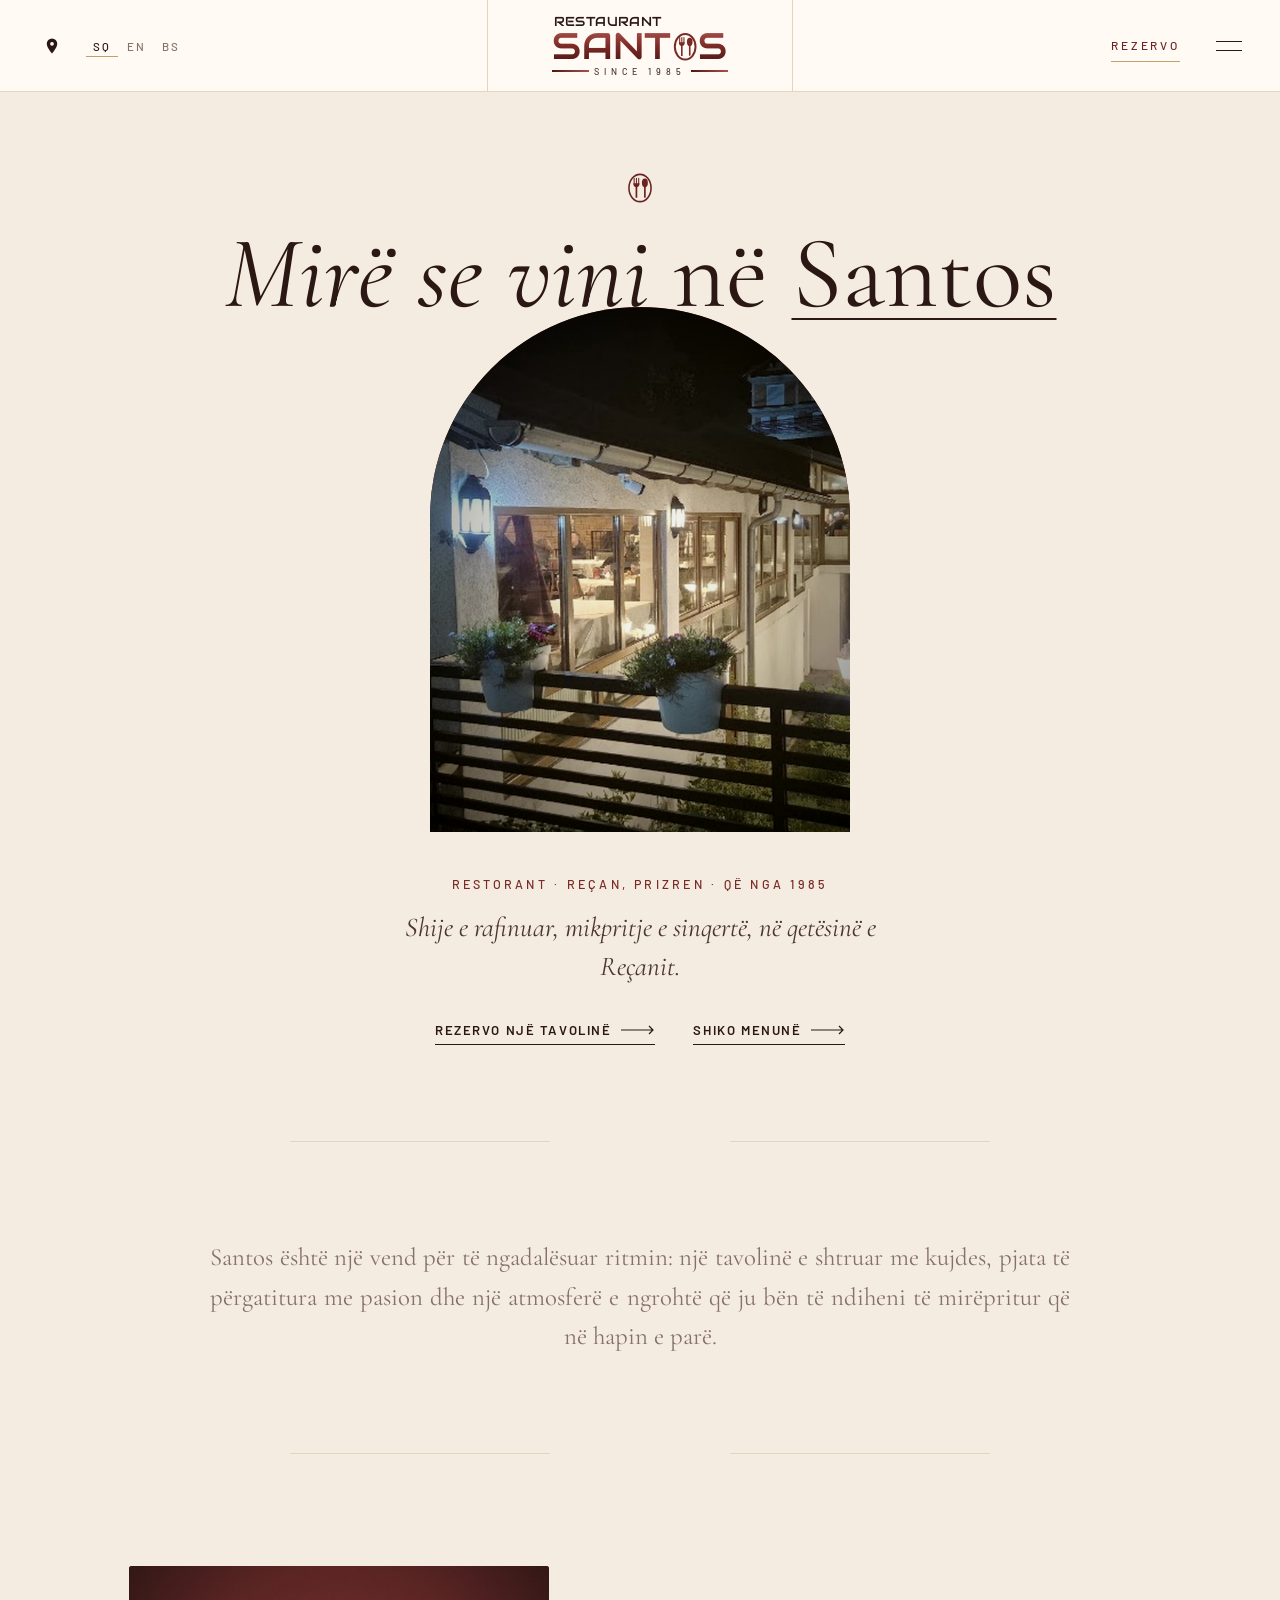
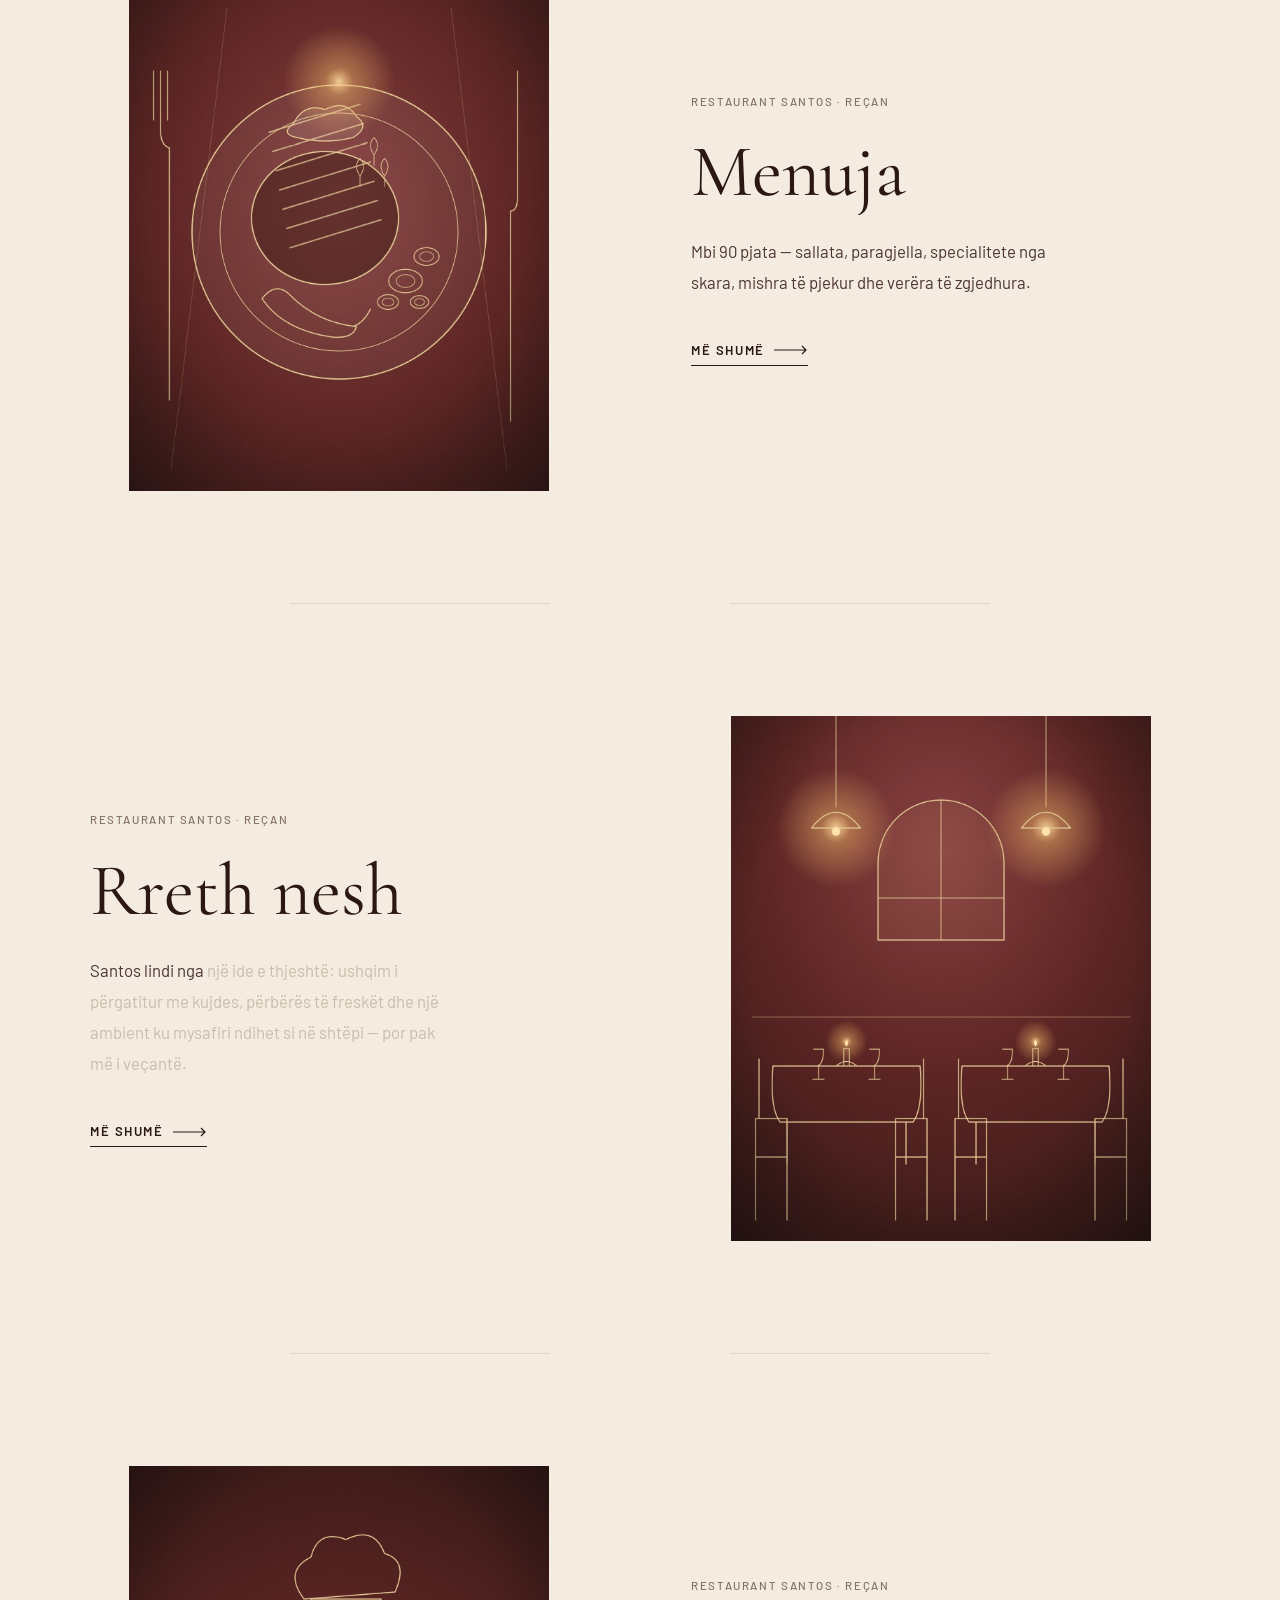
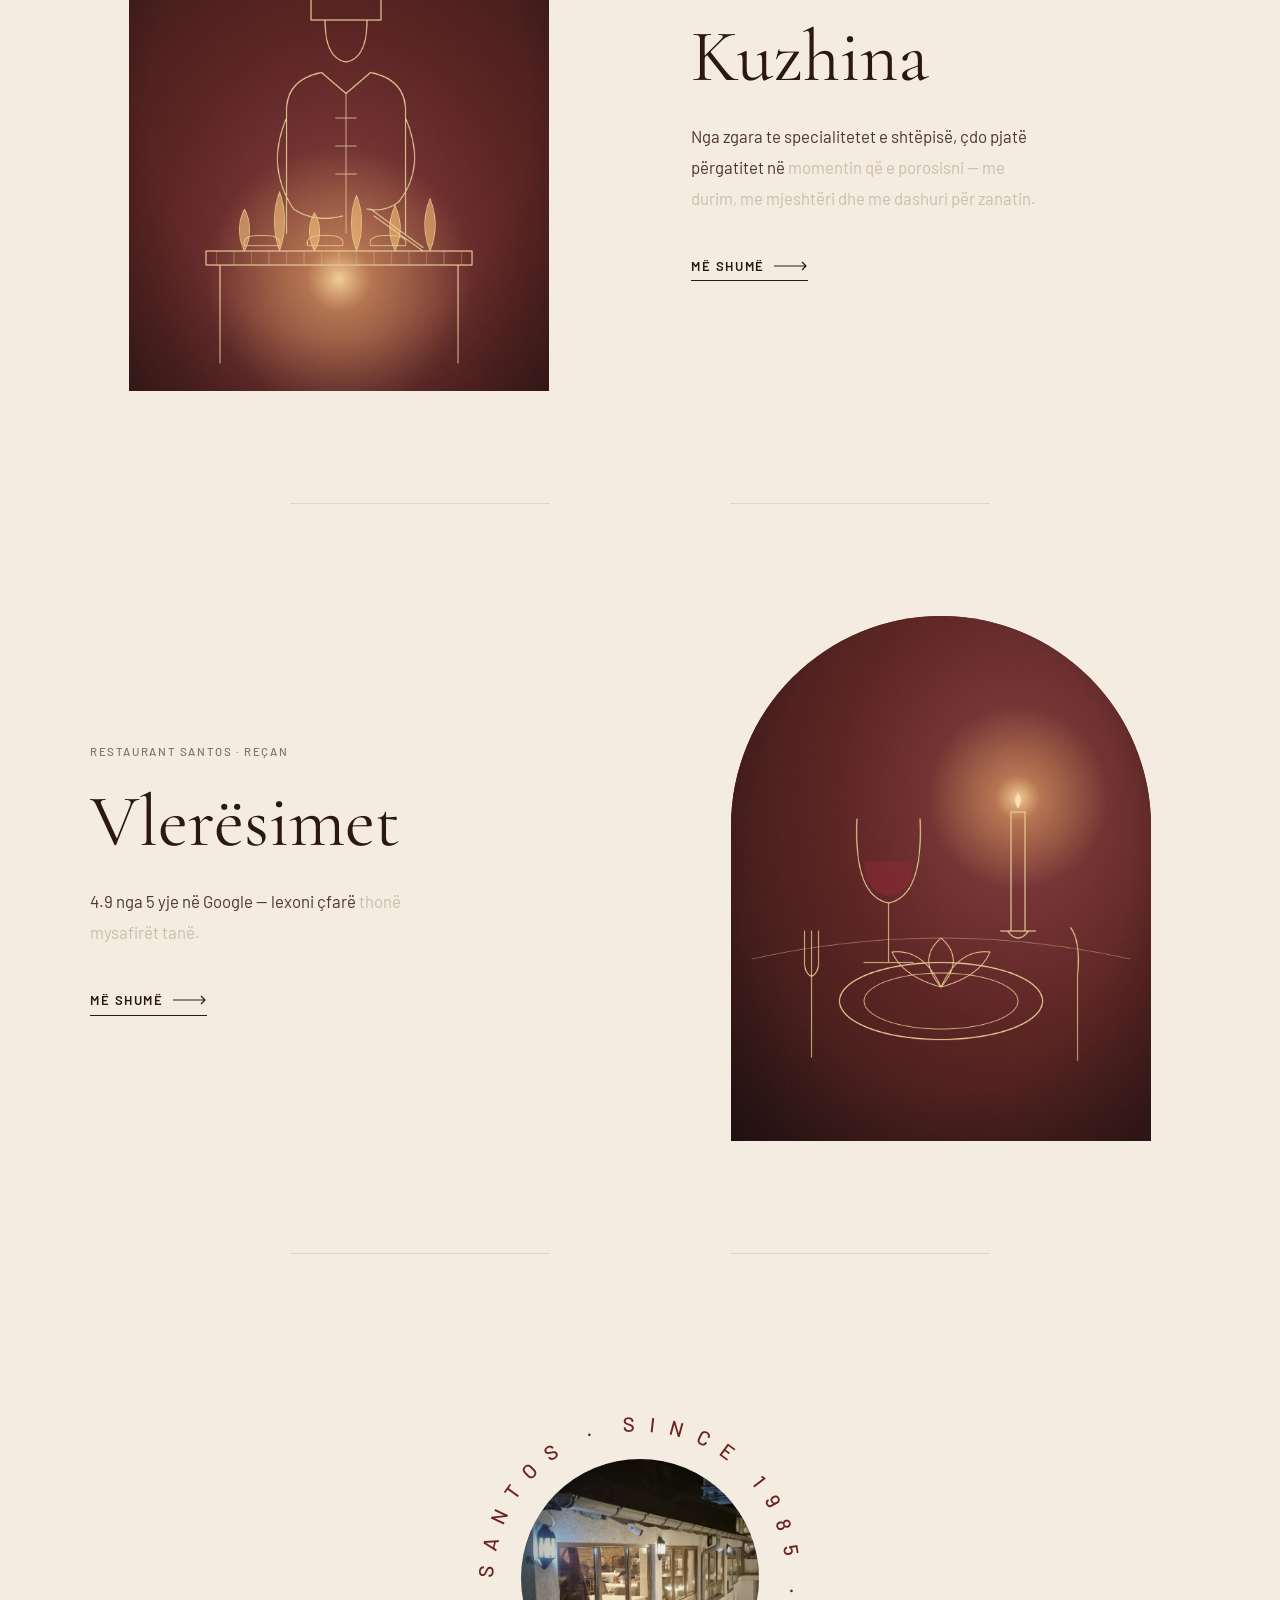
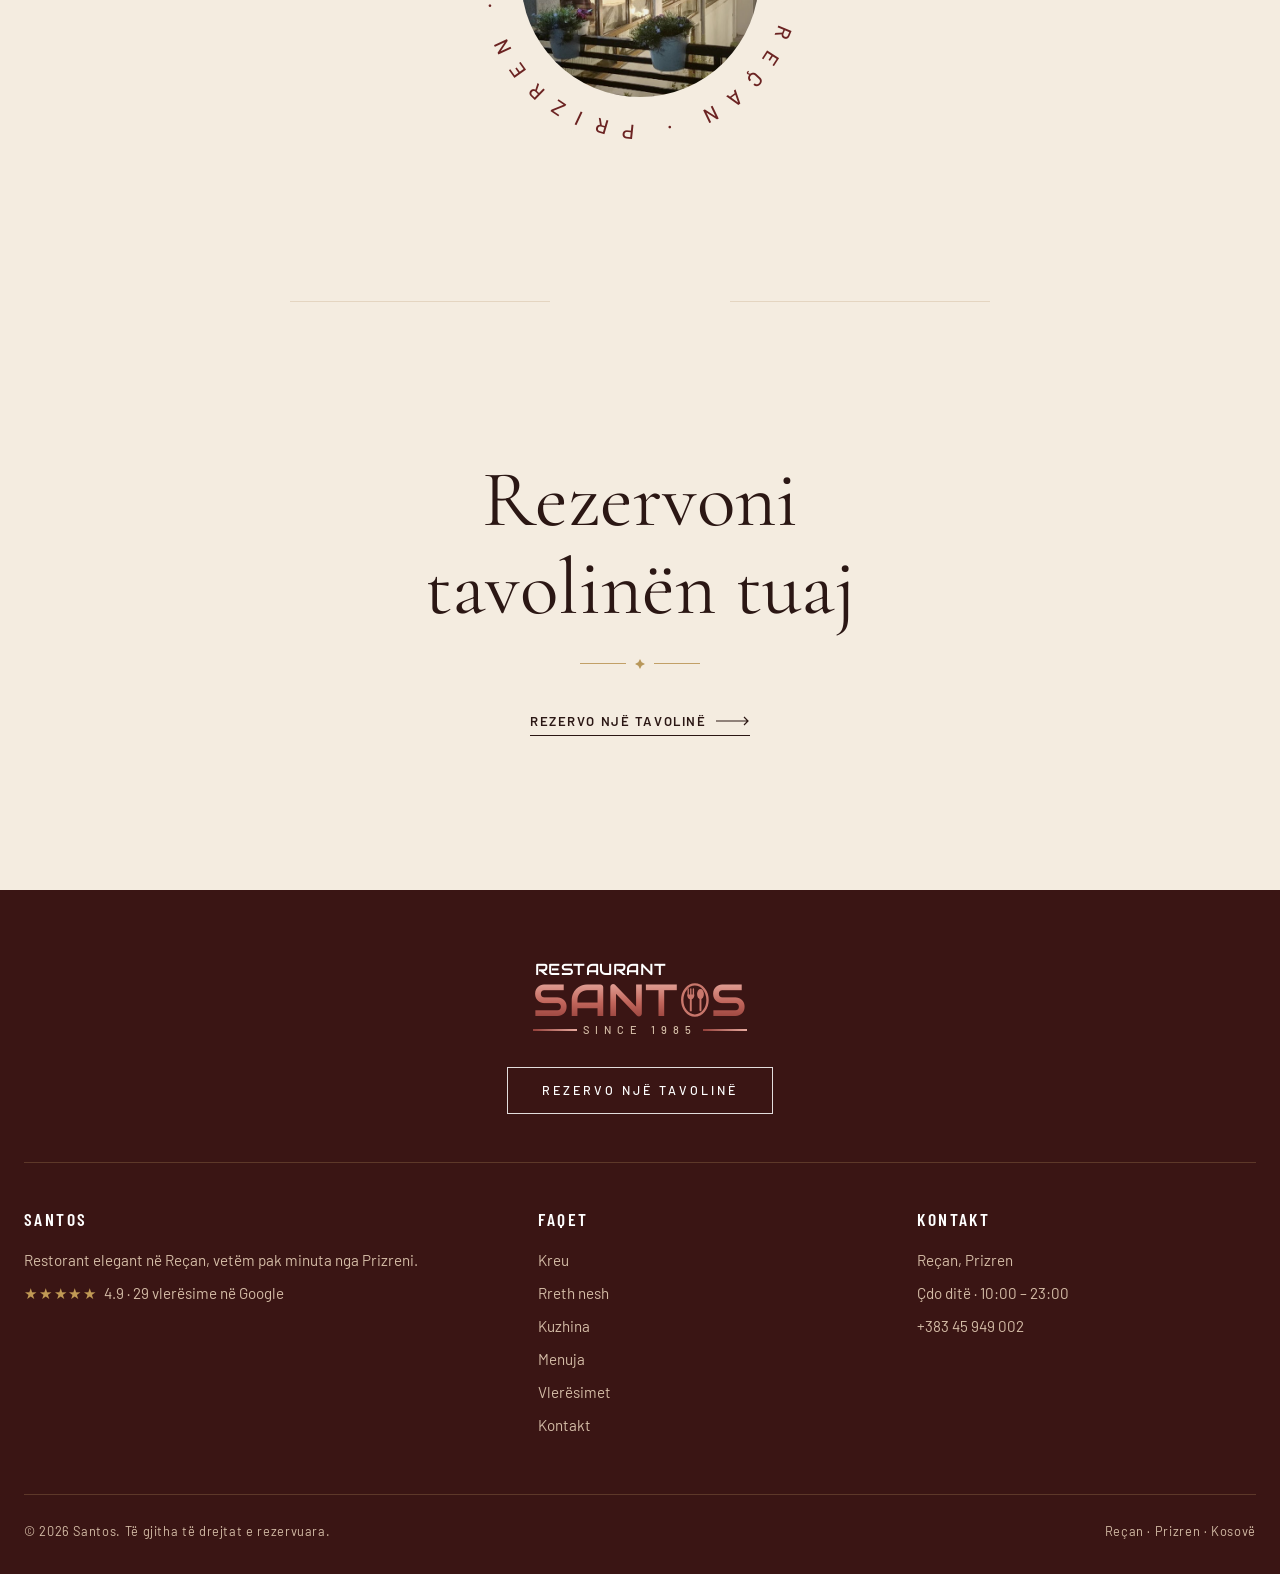
==== index.html @ 7be9fceb "Rebuild the whole home page in Gucci Osteria's layout Welcome arch, a single justified intro paragra" ====
<!doctype html>
<html lang="sq" class="no-js">
<head>
  <meta charset="utf-8">
  <meta name="viewport" content="width=device-width, initial-scale=1">
  <title>Santos — Restorant · Reçan, Prizren</title>
  <meta name="description" content="Santos — restorant elegant në Reçan, pranë Prizrenit. Vlerësuar 4.9 nga 5 në Google nga 29 mysafirë.">
  <meta name="theme-color" content="#0e0e0e">
  <meta property="og:title" content="Santos — Restorant · Reçan, Prizren">
  <meta property="og:description" content="Santos — restorant elegant në Reçan, pranë Prizrenit. Vlerësuar 4.9 nga 5 në Google nga 29 mysafirë.">
  <link rel="icon" href="assets/favicon.svg" type="image/svg+xml">
  <link rel="preconnect" href="https://fonts.googleapis.com">
  <link rel="preconnect" href="https://fonts.gstatic.com" crossorigin>
  <link href="https://fonts.googleapis.com/css2?family=Audiowide&family=Barlow+Condensed:wght@500;600;700&family=Barlow:wght@300;400;500&family=Cormorant+Garamond:ital,wght@0,400;0,500;0,600;1,400;1,500&display=swap" rel="stylesheet">
  <link rel="stylesheet" href="assets/styles.css?v=82d31b8e">
  <script>document.documentElement.className = "js";try{if(sessionStorage.getItem("santos-intro"))document.documentElement.classList.add("intro-seen");sessionStorage.setItem("santos-intro","1")}catch(e){document.documentElement.classList.add("intro-seen")}</script>
  <script type="application/ld+json">
  {
    "@context": "https://schema.org",
    "@type": "Restaurant",
    "name": "Santos",
    "telephone": "+383 45 949 002",
    "address": { "@type": "PostalAddress", "addressLocality": "Reçan", "addressRegion": "Prizren", "addressCountry": "XK" },
    "aggregateRating": { "@type": "AggregateRating", "ratingValue": "4.9", "bestRating": "5", "reviewCount": "29" }
  }
  </script>
</head><body>
  <div class="intro-gate" aria-hidden="true"></div>
  <header class="nav" id="nav">
    <div class="nav-left">
      <a href="kontakt.html" class="nav-pin" aria-label="Reçan, Prizren"><svg viewBox="0 0 24 24" aria-hidden="true"><path fill="currentColor" d="M12 2a7 7 0 0 0-7 7c0 5.2 7 13 7 13s7-7.8 7-13a7 7 0 0 0-7-7zm0 9.5A2.5 2.5 0 1 1 12 6.5a2.5 2.5 0 0 1 0 5z"/></svg></a>
      <div class="lang" role="group" aria-label="Language">
        <button type="button" data-lang="sq" aria-pressed="true">SQ</button>
        <button type="button" data-lang="en" aria-pressed="false">EN</button>
        <button type="button" data-lang="bs" aria-pressed="false">BS</button>
      </div>
    </div>
    <a href="index.html" class="brand logo" aria-label="Restaurant Santos — since 1985"><span class="logo-top" aria-hidden="true">RESTAURANT</span><span class="logo-main" aria-hidden="true">SANT<svg class="logo-o" viewBox="0 0 40 48" aria-hidden="true"><ellipse cx="20" cy="24" rx="17" ry="21" fill="none" stroke="currentColor" stroke-width="3.2"/><path d="M11 9v8.5M14.5 9v8.5M18 9v8.5" stroke="currentColor" stroke-width="1.8" stroke-linecap="round"/><path d="M9.8 16.5h9.4V18c0 2.6-1.6 4.3-3.4 4.9V39h-2.6V22.9c-1.8-.6-3.4-2.3-3.4-4.9z" fill="currentColor"/><ellipse cx="27.5" cy="16" rx="4.6" ry="6.8" fill="currentColor"/><rect x="26.2" y="21" width="2.6" height="18" rx="1.3" fill="currentColor"/></svg>S</span><span class="logo-since" aria-hidden="true"><i></i>SINCE 1985<i></i></span></a>
    <div class="nav-right">
      <a href="https://wa.me/38345949002?text=P%C3%ABrsh%C3%ABndetje%20Santos%2C%20d%C3%ABshiroj%20t%C3%AB%20rezervoj%20nj%C3%AB%20tavolin%C3%AB." target="_blank" rel="noopener" data-wa class="nav-book" data-i18n="nav.reserve">Rezervo</a>
      <button class="burger" type="button" aria-label="Menu" aria-expanded="false"><span></span><span></span></button>
    </div>
    <nav class="menu" aria-label="Main">
      <div class="menu-links">
        <a href="index.html" data-i18n="nav.home" aria-current="page">Kreu</a>
        <a href="rreth-nesh.html" data-i18n="nav.about">Rreth nesh</a>
        <a href="kuzhina.html" data-i18n="nav.kitchen">Kuzhina</a>
        <a href="menu.html" data-i18n="nav.menu">Menuja</a>
        <a href="vleresimet.html" data-i18n="nav.reviews">Vlerësimet</a>
        <a href="kontakt.html" data-i18n="nav.contact">Kontakt</a>
      </div>
      <div class="menu-foot">
        <div class="lang" role="group" aria-label="Language">
        <button type="button" data-lang="sq" aria-pressed="true">SQ</button>
        <button type="button" data-lang="en" aria-pressed="false">EN</button>
        <button type="button" data-lang="bs" aria-pressed="false">BS</button>
      </div>
        <a href="https://wa.me/38345949002?text=P%C3%ABrsh%C3%ABndetje%20Santos%2C%20d%C3%ABshiroj%20t%C3%AB%20rezervoj%20nj%C3%AB%20tavolin%C3%AB." target="_blank" rel="noopener" data-wa class="btn btn-dark" data-i18n="cta.reserve">Rezervo një tavolinë</a>
        <p>Reçan, Prizren · <a href="tel:+38345949002">+383 45 949 002</a></p>
      </div>
    </nav>
  </header>

  <main>
    <section class="hero hero-home">
      <div class="container hero-content">
        <svg class="hero-emblem" viewBox="0 0 40 48" aria-hidden="true"><ellipse cx="20" cy="24" rx="17" ry="21" fill="none" stroke="currentColor" stroke-width="2.4"/><path d="M11 9v8.5M14.5 9v8.5M18 9v8.5" stroke="currentColor" stroke-width="1.6" stroke-linecap="round"/><path d="M9.8 16.5h9.4V18c0 2.6-1.6 4.3-3.4 4.9V39h-2.6V22.9c-1.8-.6-3.4-2.3-3.4-4.9z" fill="currentColor"/><ellipse cx="27.5" cy="16" rx="4.6" ry="6.8" fill="currentColor"/><rect x="26.2" y="21" width="2.6" height="18" rx="1.3" fill="currentColor"/></svg>
        <h1 class="hero-welcome" aria-label="Mirë se vini në Santos"><em data-i18n="hero.w1">Mirë se vini</em> <span data-i18n="hero.w2">në</span> <span class="u">Santos</span></h1>
        <div class="media tone-1 hero-arch"><img src="images/hero.jpg?v=2" alt="" onerror="this.remove()"></div>
        <p class="eyebrow reveal" data-i18n="hero.eyebrow">Restorant · Reçan, Prizren · Që nga 1985</p>
        <p class="hero-sub reveal" data-i18n="hero.sub">Shije e rafinuar, mikpritje e sinqertë, në qetësinë e Reçanit.</p>
        <div class="hero-cta reveal">
          <a href="https://wa.me/38345949002?text=P%C3%ABrsh%C3%ABndetje%20Santos%2C%20d%C3%ABshiroj%20t%C3%AB%20rezervoj%20nj%C3%AB%20tavolin%C3%AB." target="_blank" rel="noopener" data-wa class="link-arrow" data-i18n="cta.reserve">Rezervo një tavolinë</a>
          <a href="menu.html" class="link-arrow" data-i18n="menu.cta">Shiko menunë</a>
        </div>
      </div>
    </section>

    <div class="container"><div class="rule" aria-hidden="true"><i></i><i></i></div></div>
    <section class="section g-intro">
      <div class="container narrow">
        <p class="lead" data-i18n="intro.p1">Santos është një vend për të ngadalësuar ritmin: një tavolinë e shtruar me kujdes, pjata të përgatitura me pasion dhe një atmosferë e ngrohtë që ju bën të ndiheni të mirëpritur që në hapin e parë.</p>
      </div>
    </section>
    <div class="container"><div class="rule" aria-hidden="true"><i></i><i></i></div></div>
    <section class="g-block">
      <div class="container g-grid">
        <div class="g-media"><div class="media tone-3"><img src="images/kitchen.jpg" alt="" loading="lazy" onerror="this.remove()"></div></div>
        <div class="prose g-text">
          <p class="eyebrow reveal">Restaurant Santos · Reçan</p>
          <h2 class="split" data-i18n="nav.menu">Menuja</h2>
          <p data-i18n="menu.teaser">Mbi 90 pjata — sallata, paragjella, specialitete nga skara, mishra të pjekur dhe verëra të zgjedhura.</p>
          <a href="menu.html" class="link-arrow" data-i18n="portals.more">Më shumë</a>
        </div>
      </div>
    </section>
    <div class="container"><div class="rule" aria-hidden="true"><i></i><i></i></div></div>
    <section class="g-block">
      <div class="container g-grid">
        <div class="g-media"><div class="media tone-4"><img src="images/interior.jpg" alt="" loading="lazy" onerror="this.remove()"></div></div>
        <div class="prose g-text">
          <p class="eyebrow reveal">Restaurant Santos · Reçan</p>
          <h2 class="split" data-i18n="nav.about">Rreth nesh</h2>
          <p data-i18n="story.p1">Santos lindi nga një ide e thjeshtë: ushqim i përgatitur me kujdes, përbërës të freskët dhe një ambient ku mysafiri ndihet si në shtëpi — por pak më i veçantë.</p>
          <a href="rreth-nesh.html" class="link-arrow" data-i18n="portals.more">Më shumë</a>
        </div>
      </div>
    </section>
    <div class="container"><div class="rule" aria-hidden="true"><i></i><i></i></div></div>
    <section class="g-block">
      <div class="container g-grid">
        <div class="g-media"><div class="media tone-1"><img src="images/reviews.jpg" alt="" loading="lazy" onerror="this.remove()"></div></div>
        <div class="prose g-text">
          <p class="eyebrow reveal">Restaurant Santos · Reçan</p>
          <h2 class="split" data-i18n="nav.kitchen">Kuzhina</h2>
          <p data-i18n="philo.p2">Nga zgara te specialitetet e shtëpisë, çdo pjatë përgatitet në momentin që e porosisni — me durim, me mjeshtëri dhe me dashuri për zanatin.</p>
          <a href="kuzhina.html" class="link-arrow" data-i18n="portals.more">Më shumë</a>
        </div>
      </div>
    </section>
    <div class="container"><div class="rule" aria-hidden="true"><i></i><i></i></div></div>
    <section class="g-block">
      <div class="container g-grid">
        <div class="g-media"><div class="media tone-2"><img src="images/about.jpg" alt="" loading="lazy" onerror="this.remove()"></div></div>
        <div class="prose g-text">
          <p class="eyebrow reveal">Restaurant Santos · Reçan</p>
          <h2 class="split" data-i18n="nav.reviews">Vlerësimet</h2>
          <p data-i18n="portals.d3">4.9 nga 5 yje në Google — lexoni çfarë thonë mysafirët tanë.</p>
          <a href="vleresimet.html" class="link-arrow" data-i18n="portals.more">Më shumë</a>
        </div>
      </div>
    </section>
    <div class="container"><div class="rule" aria-hidden="true"><i></i><i></i></div></div>
    <section class="section g-badge">
      <div class="g-ring" aria-hidden="true">
        <div class="g-ring-photo"><img src="images/contact.jpg?v=2" alt="" loading="lazy" onerror="this.remove()"></div>
        <div class="spin-badge"><svg viewBox="0 0 200 200"><defs><path id="ringPath" d="M100 100m-86 0a86 86 0 1 1 172 0a86 86 0 1 1 -172 0"/></defs><text font-size="12" letter-spacing="5.2" fill="#6b2322" font-family="Barlow, sans-serif" font-weight="500"><textPath href="#ringPath" textLength="530" lengthAdjust="spacing">SANTOS · SINCE 1985 · REÇAN · PRIZREN ·</textPath></text></svg></div>
      </div>
    </section>
    <div class="container"><div class="rule" aria-hidden="true"><i></i><i></i></div></div>
    <section class="section g-cta">
      <div class="container narrow">
        <h2 class="split" data-i18n="cta1.title">Rezervoni tavolinën tuaj</h2>
        <a href="https://wa.me/38345949002?text=P%C3%ABrsh%C3%ABndetje%20Santos%2C%20d%C3%ABshiroj%20t%C3%AB%20rezervoj%20nj%C3%AB%20tavolin%C3%AB." target="_blank" rel="noopener" data-wa class="link-arrow" data-i18n="cta.reserve">Rezervo një tavolinë</a>
      </div>
    </section>
  </main>

  <footer class="footer">
    <div class="container">
      <div class="footer-top">
        <a href="index.html" class="brand logo logo-light" aria-label="Restaurant Santos — since 1985"><span class="logo-top" aria-hidden="true">RESTAURANT</span><span class="logo-main" aria-hidden="true">SANT<svg class="logo-o" viewBox="0 0 40 48" aria-hidden="true"><ellipse cx="20" cy="24" rx="17" ry="21" fill="none" stroke="currentColor" stroke-width="3.2"/><path d="M11 9v8.5M14.5 9v8.5M18 9v8.5" stroke="currentColor" stroke-width="1.8" stroke-linecap="round"/><path d="M9.8 16.5h9.4V18c0 2.6-1.6 4.3-3.4 4.9V39h-2.6V22.9c-1.8-.6-3.4-2.3-3.4-4.9z" fill="currentColor"/><ellipse cx="27.5" cy="16" rx="4.6" ry="6.8" fill="currentColor"/><rect x="26.2" y="21" width="2.6" height="18" rx="1.3" fill="currentColor"/></svg>S</span><span class="logo-since" aria-hidden="true"><i></i>SINCE 1985<i></i></span></a>
        <a href="https://wa.me/38345949002?text=P%C3%ABrsh%C3%ABndetje%20Santos%2C%20d%C3%ABshiroj%20t%C3%AB%20rezervoj%20nj%C3%AB%20tavolin%C3%AB." target="_blank" rel="noopener" data-wa class="btn btn-light" data-i18n="cta.reserve">Rezervo një tavolinë</a>
      </div>
      <div class="footer-grid">
        <div>
          <h4>Santos</h4>
          <p data-i18n="footer.about">Restorant elegant në Reçan, vetëm pak minuta nga Prizreni.</p>
          <p><span class="stars">★★★★★</span> &nbsp;4.9 · <span data-i18n="footer.rating">29 vlerësime në Google</span></p>
        </div>
        <div>
          <h4 data-i18n="footer.pages">Faqet</h4>
          <ul>
            <li><a href="index.html" data-i18n="nav.home">Kreu</a></li>
            <li><a href="rreth-nesh.html" data-i18n="nav.about">Rreth nesh</a></li>
            <li><a href="kuzhina.html" data-i18n="nav.kitchen">Kuzhina</a></li>
            <li><a href="menu.html" data-i18n="nav.menu">Menuja</a></li>
            <li><a href="vleresimet.html" data-i18n="nav.reviews">Vlerësimet</a></li>
            <li><a href="kontakt.html" data-i18n="nav.contact">Kontakt</a></li>
          </ul>
        </div>
        <div>
          <h4 data-i18n="footer.contact">Kontakt</h4>
          <p>Reçan, Prizren</p>
          <p data-i18n="hours.value" data-hours>Çdo ditë · 10:00 – 23:00</p>
          <p><a data-phone href="tel:+38345949002">+383 45 949 002</a></p>
        </div>
      </div>
      <div class="footer-bottom">
        <span>© <span data-year></span> Santos. <span data-i18n="footer.rights">Të gjitha të drejtat e rezervuara.</span></span>
        <span>Reçan · Prizren · Kosovë</span>
      </div>
    </div>
  </footer>

  <script src="assets/reviews.js?v=8a9b5261"></script>
  <script src="assets/menu.js?v=5e80286d"></script>
  <script src="assets/main.js?v=27db39b4"></script>
</body>
</html>
---- assets/styles.css ----
:root {
  --bg: #f4ece0;          /* cream menu paper */
  --paper: #fffaf3;       /* white linen */
  --ink: #2b1714;         /* dark chocolate brown */
  --ink-soft: #4d3631;
  --muted: #86716a;
  --line: #e4d5c1;
  --gold: #c2a067;        /* brass / champagne */
  --wine: #6b2322;        /* burgundy menu band */
  --terracotta: #a85f3c;  /* floor tiles */
  --display: "Cormorant Garamond", Georgia, "Times New Roman", serif;
  --dark: #3a1514;        /* leather menu cover */
  --dark-2: #2a0f0e;
  --accent: #7a2a26;
  --star: #c19a55;
  --on-dark: #f7ecdd;
  --on-dark-dim: #d4bca6;
  --head: "Barlow Condensed", "Arial Narrow", "Helvetica Neue", Arial, sans-serif;
  --body: "Barlow", "Helvetica Neue", Arial, sans-serif;
  --serif: "Cormorant Garamond", Georgia, serif;
  --ease: cubic-bezier(0.22, 0.61, 0.36, 1);
  --ease-out: cubic-bezier(0.16, 1, 0.3, 1);
  --topbar: 0px;
  --nav-h: 92px;
}

*, *::before, *::after { box-sizing: border-box; }
html { -webkit-text-size-adjust: 100%; scroll-behavior: smooth; overflow-x: clip; }
body {
  margin: 0;
  background: var(--bg);
  color: var(--ink);
  font-family: var(--body);
  font-weight: 400;
  font-size: 17px;
  line-height: 1.7;
  -webkit-font-smoothing: antialiased;
  overflow-x: hidden;
}
body.menu-open { overflow: hidden; }
a { color: inherit; text-decoration: none; }
img { max-width: 100%; display: block; }
h1, h2, h3 { font-family: var(--display); font-weight: 500; line-height: 1.05; margin: 0; letter-spacing: 0; }
h4 { font-family: var(--head); font-weight: 600; text-transform: uppercase; line-height: 1; margin: 0; }
h2 { font-size: clamp(2.6rem, 5.2vw, 4.4rem); }
h3 { font-size: 1.9rem; }
p { margin: 0 0 1.1em; }
.muted { color: var(--muted); }
::selection { background: var(--ink); color: var(--bg); }

.container { width: min(1280px, 100% - 3rem); margin-inline: auto; }
.narrow { max-width: 860px; text-align: center; }
.section { padding: clamp(5.5rem, 12vw, 10rem) 0; }
.section-alt { background: var(--paper); }
.section-head { display: flex; flex-direction: column; align-items: center; text-align: center; margin: 0 auto 3.8rem; max-width: 820px; }
.section-head::after, .narrow > h2::after, .cta-inner h2::after {
  content: ""; display: block; width: 120px; height: 12px; margin: 1.6rem auto 0;
  background: linear-gradient(var(--gold), var(--gold)) left center / 46px 1px no-repeat, linear-gradient(var(--gold), var(--gold)) right center / 46px 1px no-repeat,
    url("data:image/svg+xml,%3Csvg xmlns='http://www.w3.org/2000/svg' viewBox='0 0 12 12'%3E%3Cpath d='M6 0l2 4 4 2-4 2-2 4-2-4-4-2 4-2z' fill='%23b8975a'/%3E%3C/svg%3E") center / 10px no-repeat;
}
.cta-inner h2::after { margin-left: 0; }

.eyebrow {
  font-family: var(--body);
  font-size: 0.78rem;
  font-weight: 500;
  letter-spacing: 0.26em;
  text-transform: uppercase;
  color: var(--accent);
  margin-bottom: 1.1rem;
}
.lead { font-family: var(--display); font-size: clamp(1.3rem, 2vw, 1.55rem); line-height: 1.6; color: var(--muted); text-align: justify; text-align-last: center; hyphens: auto; margin-top: 1.8rem; }
.stars { color: var(--star); letter-spacing: 0.12em; }

/* ---------- Buttons ---------- */
.btn {
  display: inline-flex; align-items: center; justify-content: center;
  padding: 1rem 2.1rem;
  border: 1px solid transparent;
  font-family: var(--body);
  font-size: 0.78rem;
  font-weight: 500;
  letter-spacing: 0.24em;
  text-transform: uppercase;
  line-height: 1;
  cursor: pointer;
  transition: background 0.3s var(--ease), color 0.3s var(--ease), border-color 0.3s var(--ease);
}
.btn-dark { background: transparent; color: var(--wine); border-color: var(--wine); }
.btn-dark:hover { background: var(--wine); color: #fff; }
.btn-outline { background: transparent; color: var(--wine); border-color: var(--wine); }
.btn-outline:hover { background: var(--wine); color: #fff; }
.btn-light { background: transparent; color: #fff; border-color: rgba(255, 255, 255, 0.85); }
.btn-light:hover { background: var(--paper); color: var(--wine); border-color: var(--paper); }
.btn-ghost-light { background: transparent; color: #fff; border-color: transparent; border-bottom-color: rgba(255, 255, 255, 0.7); padding-inline: 0.2rem; margin-left: 1rem; }
.btn-ghost-light:hover { border-bottom-color: #fff; }

.link-arrow {
  display: inline-flex; align-items: center; gap: 0.6rem;
  font-family: var(--body); font-weight: 600; font-size: 0.82rem; letter-spacing: 0.12em; text-transform: uppercase;
  color: var(--ink); border-bottom: 1px solid currentColor; padding-bottom: 0.2rem;
}
.link-arrow::after { content: ""; width: 34px; height: 10px; background: currentColor; -webkit-mask: url("data:image/svg+xml,%3Csvg xmlns='http://www.w3.org/2000/svg' viewBox='0 0 34 10'%3E%3Cpath d='M0 5h32M28 1l4 4-4 4' fill='none' stroke='black' stroke-width='1.2'/%3E%3C/svg%3E") center / contain no-repeat; mask: url("data:image/svg+xml,%3Csvg xmlns='http://www.w3.org/2000/svg' viewBox='0 0 34 10'%3E%3Cpath d='M0 5h32M28 1l4 4-4 4' fill='none' stroke='black' stroke-width='1.2'/%3E%3C/svg%3E") center / contain no-repeat; transition: transform 0.35s var(--ease-out); }
.link-arrow:hover::after, a:hover .link-arrow::after { transform: translateX(5px); }
.link-arrow.light { color: #fff; }

/* ---------- Language switch ---------- */
.lang { display: flex; gap: 0.1rem; }
.lang button {
  background: none; border: 0; cursor: pointer; padding: 0.3rem 0.45rem;
  font-family: var(--body); font-size: 0.72rem; font-weight: 500; letter-spacing: 0.18em; color: var(--muted);
  transition: color 0.2s;
}
.lang button:hover { color: var(--ink); }
.lang button[aria-pressed="true"] { color: var(--ink); box-shadow: inset 0 -1px 0 var(--gold); }

/* ---------- Logo ---------- */
.brand.logo { display: inline-flex; flex-direction: column; align-items: stretch; font-size: 18px; letter-spacing: 0; margin-right: 0; line-height: 1; }
.logo-top { font-family: "Audiowide", var(--head); font-size: 0.74em; letter-spacing: 0.03em; color: var(--ink); margin: 0 0 0.12em 0.1em; }
.logo-main {
  display: flex; align-items: center;
  font-family: "Audiowide", var(--head); font-size: 2.05em; line-height: 0.9; letter-spacing: 0.01em;
  background: linear-gradient(180deg, #a8514a 0%, #7a2a26 50%, #4f1714 100%);
  -webkit-background-clip: text; background-clip: text; color: transparent;
}
.logo-o { width: 0.66em; height: 0.8em; margin: 0 0.03em; color: #7a2a26; flex: none; }
.logo-since { display: flex; align-items: center; gap: 0.55em; margin-top: 0.35em; font-family: var(--body); font-weight: 500; font-size: 0.5em; letter-spacing: 0.55em; color: var(--ink-soft); white-space: nowrap; }
.logo-since i { flex: 1; height: 2px; min-width: 0.8em; background: linear-gradient(90deg, #4f1714, #a8514a); }
.logo-light .logo-top { color: #fff; }
.logo-light .logo-main { background-image: linear-gradient(180deg, #e7aa9f 0%, #c0655b 55%, #94403a 100%); }
.logo-light .logo-o { color: #c9776c; }
.logo-light .logo-since { color: var(--on-dark-dim); }
.logo-light .logo-since i { background: linear-gradient(90deg, #94403a, #e7aa9f); }

/* ---------- Header (centred logo, full-screen menu) ---------- */
.nav {
  position: sticky; top: 0; z-index: 100;
  display: grid; grid-template-columns: 1fr auto 1fr; align-items: stretch;
  height: var(--nav-h);
  padding: 0;
  background: var(--paper);
  border-bottom: 1px solid var(--line);
  transition: box-shadow 0.3s var(--ease), transform 0.4s var(--ease-out);
}
.nav.scrolled { box-shadow: 0 6px 24px rgba(58, 21, 20, 0.07); }
.nav.hide { transform: translateY(-100%); }
.menu-open .nav.hide { transform: none; }
.brand { color: var(--ink); position: relative; z-index: 2; justify-self: center; }
.nav > .brand.logo { justify-content: center; padding: 0 clamp(1.4rem, 5vw, 4.5rem); border-left: 1px solid var(--line); border-right: 1px solid var(--line); }
.nav-left { display: flex; align-items: center; gap: 1.2rem; padding: 0 clamp(1rem, 3vw, 2.5rem); position: relative; z-index: 2; }
.nav-pin { display: grid; place-items: center; width: 28px; height: 28px; color: var(--ink); }
.nav-pin svg { width: 18px; height: 18px; }
.nav-pin:hover { color: var(--wine); }
.nav-right { display: flex; align-items: center; justify-content: flex-end; gap: 1.6rem; padding: 0 clamp(1rem, 3vw, 2.5rem); position: relative; z-index: 2; }
.nav-book {
  font-family: var(--body); font-weight: 500; font-size: 0.74rem; letter-spacing: 0.24em; text-transform: uppercase;
  color: var(--wine); padding: 0.35rem 0; border-bottom: 1px solid var(--gold); transition: color 0.2s, border-color 0.2s;
}
.nav-book:hover { color: var(--ink); border-color: var(--ink); }

.burger { display: block; width: 46px; height: 46px; border: 0; background: none; cursor: pointer; position: relative; margin-right: -10px; }
.burger span { position: absolute; left: 10px; right: 10px; height: 1px; background: var(--ink); transition: transform 0.5s var(--ease-out), top 0.5s var(--ease-out), right 0.5s var(--ease-out); }
.burger span:nth-child(1) { top: 18px; }
.burger span:nth-child(2) { top: 27px; }
.menu-open .burger span:nth-child(1) { top: 23px; transform: rotate(45deg); }
.menu-open .burger span:nth-child(2) { top: 23px; right: 10px; transform: rotate(-45deg); }

.menu {
  position: fixed; inset: 0; z-index: 1;
  background: var(--bg);
  display: flex; flex-direction: column; justify-content: center; align-items: center; gap: 3rem;
  padding: calc(var(--nav-h) + 2rem) 1.5rem 2.5rem;
  opacity: 0; visibility: hidden;
  transition: opacity 0.5s var(--ease-out), visibility 0.5s;
  overflow-y: auto;
}
.menu-open .menu { opacity: 1; visibility: visible; }
.menu-links { display: flex; flex-direction: column; align-items: center; gap: 0.2rem; }
.menu-links a {
  font-family: var(--display); font-weight: 400; font-size: clamp(2.4rem, 5.5vw, 4.4rem); line-height: 1.15; color: var(--ink);
  opacity: 0; transform: translateY(14px); transition: opacity 0.6s var(--ease-out), transform 0.6s var(--ease-out), color 0.25s;
}
.menu-open .menu-links a { opacity: 1; transform: none; }
.menu-links a:nth-child(2) { transition-delay: 0.04s; }
.menu-links a:nth-child(3) { transition-delay: 0.08s; }
.menu-links a:nth-child(4) { transition-delay: 0.12s; }
.menu-links a:nth-child(5) { transition-delay: 0.16s; }
.menu-links a:nth-child(6) { transition-delay: 0.2s; }
.menu-links a:hover { color: var(--wine); font-style: italic; }
.menu-links a[aria-current="page"] { color: var(--wine); font-style: italic; }
.menu-foot { display: flex; flex-direction: column; align-items: center; gap: 1.2rem; text-align: center; }
.menu-foot p { margin: 0; font-size: 0.85rem; letter-spacing: 0.12em; color: var(--muted); }
.menu-foot .lang { display: none; }

/* ---------- Photo slots ---------- */
.media { position: relative; overflow: hidden; background: var(--dark-2); }
/* arch shape; --a goes 1 → 0 while scrolling so the arch flattens into a rectangle */
.hero-arch, .split-media .media, .tile .media, .page-hero .hero-media, .g-media .media { --a: 1; border-radius: calc(var(--a) * 50%) calc(var(--a) * 50%) 0 0 / calc(var(--a) * 40%) calc(var(--a) * 40%) 0 0; }
.media img { position: absolute; inset: 0; width: 100%; height: 100%; object-fit: cover; transition: transform 1.2s var(--ease-out); }
.media.tone-1 { background: radial-gradient(ellipse at 30% 30%, #7a3330 0%, #4a1a18 55%, #2a0f0e 100%); }
.media.tone-2 { background: radial-gradient(ellipse at 70% 30%, #6b2a22 0%, #401714 60%, #250d0c 100%); }
.media.tone-3 { background: radial-gradient(ellipse at 40% 70%, #9a5a3a 0%, #5a2e1f 55%, #2e1510 100%); }
.media.tone-4 { background: radial-gradient(ellipse at 60% 40%, #8a6a45 0%, #4e3424 55%, #2a1813 100%); }
.media::after {
  content: ""; position: absolute; inset: 0; pointer-events: none; opacity: 0.08;
  background: url("pattern.svg") center/90px;
}
.media:has(img)::after { display: none; }

/* ---------- Hero ---------- */
.hero { position: relative; overflow: hidden; color: #fff; display: flex; align-items: flex-end; }
.hero-home { color: var(--ink); background: var(--bg); justify-content: center; text-align: center; }
.hero-home .hero-content { display: flex; flex-direction: column; align-items: center; padding: clamp(3rem, 7vw, 5rem) 0 clamp(4rem, 8vw, 6rem); }
.hero-emblem { width: 26px; height: 32px; color: var(--wine); margin-bottom: 1.2rem; }
.hero-welcome { position: relative; z-index: 2; font-family: var(--display); font-weight: 400; font-size: clamp(3.2rem, 8vw, 6.4rem); line-height: 0.98; color: var(--ink); margin-bottom: -0.16em; }
.hero-welcome em { font-style: italic; }
.hero-welcome .u { text-decoration: underline; text-decoration-thickness: 2px; text-underline-offset: 0.12em; }
.hero-arch { position: relative; width: min(420px, 78vw); aspect-ratio: 4 / 5; }
.hero.hero-home .eyebrow { color: var(--accent); margin: 2.6rem 0 0.8rem; }
.hero-home .hero-sub { color: var(--ink-soft); margin: 0 auto; }
.hero-home .hero-cta { justify-content: center; align-items: center; gap: 2.4rem; margin-top: 2rem; }
.hero-media { position: absolute; inset: 0; }
.js .hero-media img, .js .hero-media { animation: kenburns 16s var(--ease) forwards; }
@keyframes kenburns { from { transform: scale(1.08); } to { transform: scale(1); } }
.hero-shade { position: absolute; inset: 0; background: linear-gradient(180deg, rgba(42,15,14,0.1) 0%, rgba(42,15,14,0.25) 45%, rgba(42,15,14,0.78) 100%); }
.hero-content { position: relative; padding: 5rem 0 clamp(3rem, 7vw, 5.5rem); }
.hero .eyebrow { color: #e3c993; }
.hero-title {
  font-size: clamp(4rem, 14vw, 11.5rem);
  font-weight: 400;
  letter-spacing: 0.14em;
  margin-right: -0.14em;
  line-height: 0.9;
  white-space: nowrap;
  perspective: 900px;
}
.hero-title .ch { display: inline-block; transform-origin: 50% 100%; }
.hero-sub { font-family: var(--display); font-style: italic; font-size: clamp(1.35rem, 2.2vw, 1.7rem); line-height: 1.45; max-width: 40ch; margin: 1.6rem 0 0; color: rgba(255, 255, 255, 0.88); }
.hero-cta { display: flex; gap: 0.8rem; flex-wrap: wrap; margin-top: 2.2rem; }
.page-hero { min-height: 0; flex-direction: column; align-items: center; color: var(--ink); background: var(--bg); text-align: center; padding: clamp(3rem, 7vw, 5rem) 0 clamp(3rem, 6vw, 4.5rem); }
.page-hero .hero-shade { display: none; }
.page-hero .hero-content { order: 1; padding: 0; position: relative; z-index: 2; }
.page-hero .hero-media { order: 2; position: relative; inset: auto; width: min(380px, 72vw); aspect-ratio: 4 / 5; margin-top: 2.6rem; }
.js .page-hero .hero-media { animation: none; }
.hero.page-hero .eyebrow { color: var(--accent); }
.page-hero .hero-sub { color: var(--ink-soft); margin-inline: auto; }
.page-hero h1 { font-size: clamp(3.4rem, 9vw, 7.2rem); font-weight: 400; line-height: 0.95; }

/* ---------- Word reveal ---------- */
.split .w { display: inline-block; overflow: hidden; vertical-align: top; padding-bottom: 0.06em; margin-bottom: -0.06em; }
.split .wi { display: inline-block; transform: translateY(105%); transition: transform 1s var(--ease-out); }
.split.in .wi { transform: none; }

/* ---------- Reveal ---------- */
.js .reveal { opacity: 0; transform: translateY(28px); transition: opacity 1s var(--ease-out), transform 1s var(--ease-out); }
.js .reveal.in { opacity: 1; transform: none; }

/* ---------- Intro ---------- */
.intro .link-arrow { margin-top: 0.8rem; }

/* ---------- Tiles ---------- */
.tiles-section { padding-top: 0; }
.tiles { display: grid; grid-template-columns: repeat(3, 1fr); gap: 1.4rem; }
.tile { position: relative; display: block; color: var(--ink); text-align: center; }
.tile .media { position: relative; aspect-ratio: 4 / 5; }
.tile::before { display: none; content: ""; position: absolute; inset: 0; z-index: 1; background: linear-gradient(180deg, transparent 35%, rgba(42,15,14,0.82)); transition: opacity 0.4s; }
.tile-body { position: relative; padding: 1.8rem 0.5rem 0; }
.tile h3 { font-size: clamp(2.2rem, 3.2vw, 2.9rem); font-weight: 400; margin-bottom: 0.8rem; }
.tile p { color: var(--ink-soft); font-size: 0.98rem; margin: 0 auto 1.2rem; max-width: 34ch; }
.tile .link-arrow { margin-top: 0.4rem; }
.tile:hover .media img { transform: scale(1.06); }
.tile .media { transition: transform 1.2s var(--ease-out); }
.tile:hover .media:not(:has(img)) { transform: scale(1.04); }

/* ---------- Split ---------- */
.split-grid { display: grid; grid-template-columns: 1.1fr 1fr; gap: clamp(2.5rem, 6vw, 6rem); align-items: center; }
.split-grid.flip .split-media { order: 2; }
.split-media .media { aspect-ratio: 4 / 5; }
.prose h2 { margin-bottom: 1.8rem; }
.prose p { color: var(--ink-soft); max-width: 54ch; }
.prose .btn, .prose .link-arrow { margin-top: 0.8rem; }

/* ---------- Rating band ---------- */
.rating-band { background: var(--dark); color: var(--on-dark); padding: clamp(4rem, 9vw, 7rem) 0; }
.rating-inner { display: grid; grid-template-columns: auto 1fr; gap: clamp(2.5rem, 7vw, 7rem); align-items: center; }
.rating-num { text-align: center; }
.rating-num > span { display: block; font-family: var(--display); font-weight: 400; font-size: clamp(7rem, 16vw, 12rem); line-height: 0.85; color: #f1e6d0; }
.stars-fill { position: relative; display: inline-block; font-size: 1.7rem; letter-spacing: 0.2em; color: rgba(255, 255, 255, 0.18); margin-top: 1rem; }
.stars-fill::before { content: "★★★★★"; position: absolute; left: 0; top: 0; width: 0; overflow: hidden; color: var(--star); white-space: nowrap; transition: width 1.8s var(--ease-out) 0.3s; }
.stars-fill.in::before { width: 98%; }
.rating-text p { color: var(--on-dark-dim); max-width: 52ch; }
.rating-text strong { color: #fff; font-weight: 500; }
.rating-text h2 { margin-bottom: 1.4rem; }
.rating-text .row { display: flex; gap: 0.8rem; flex-wrap: wrap; margin-top: 1.6rem; }

/* ---------- Band ---------- */
.band { position: relative; overflow: hidden; color: #fff; padding: clamp(7rem, 16vw, 12rem) 1.5rem; text-align: center; }
.band-media { position: absolute; inset: -12% 0; }
.band .hero-shade { background: rgba(42, 15, 14, 0.5); }
.band-text { position: relative; margin: 0 auto; max-width: 22ch; font-family: var(--serif); font-style: italic; font-size: clamp(2.2rem, 5vw, 4rem); line-height: 1.2; }

/* ---------- CTA ---------- */
.cta-inner { display: grid; grid-template-columns: 1fr 1fr; gap: clamp(2rem, 6vw, 6rem); align-items: end; border-top: 1px solid var(--gold); padding-top: 3.4rem; }
.cta p { color: var(--ink-soft); font-size: 1.1rem; }
.cta .row { display: flex; gap: 0.8rem; flex-wrap: wrap; margin-top: 1.4rem; }

/* ---------- Stats / values ---------- */
.stats-band { background: var(--paper); border-block: 1px solid var(--line); }
.stats { display: grid; grid-template-columns: repeat(3, 1fr); }
.stat { text-align: center; padding: 3.2rem 1rem; border-right: 1px solid var(--line); }
.stat:last-child { border-right: 0; }
.stat-num { display: block; font-family: var(--display); font-weight: 400; font-size: clamp(3.8rem, 8vw, 6rem); line-height: 1; }
.stat-label { display: block; margin-top: 0.7rem; font-size: 0.78rem; letter-spacing: 0.24em; text-transform: uppercase; color: var(--muted); }
.values { display: grid; grid-template-columns: repeat(3, 1fr); gap: 1.4rem; }
.value { background: var(--paper); border-top: 1px solid var(--gold); padding: 2.6rem 2.2rem 2.2rem; }
.value-num { display: block; font-family: var(--display); font-style: italic; font-weight: 500; font-size: 1.5rem; color: var(--gold); letter-spacing: 0.04em; margin-bottom: 2.4rem; }
.value h3 { font-size: 2.3rem; margin-bottom: 1rem; }
.value p { color: var(--ink-soft); margin: 0; }

/* ---------- Features ---------- */
.features { display: grid; grid-template-columns: repeat(4, 1fr); gap: 0; border-top: 1px solid var(--line); border-left: 1px solid var(--line); }
.feature { padding: 2.6rem 2rem; border-right: 1px solid var(--line); border-bottom: 1px solid var(--line); background: var(--paper); transition: background 0.3s; }
.feature:hover { background: var(--bg); }
.feature .icon { width: 48px; height: 48px; color: var(--gold); margin-bottom: 1.6rem; }
.feature h3 { font-size: 1.8rem; margin-bottom: 0.8rem; }
.feature p { color: var(--ink-soft); font-size: 0.98rem; margin: 0; }

/* ---------- Menu ---------- */
.menu-tabs { display: flex; justify-content: center; gap: 0.4rem; flex-wrap: wrap; margin-bottom: 3rem; }
.menu-tabs button { background: none; border: 1px solid var(--line); color: var(--ink); padding: 0.7rem 1.3rem; font-family: var(--head); font-weight: 600; font-size: 1rem; letter-spacing: 0.1em; text-transform: uppercase; cursor: pointer; }
.menu-tabs button[aria-selected="true"] { background: var(--wine); color: #fff; border-color: var(--wine); }
.menu-list { display: grid; grid-template-columns: 1fr 1fr; gap: 0 4rem; }
.menu-full .dish { animation: none; }
.dish { padding: 1.3rem 0; border-bottom: 1px solid var(--line); animation: dishIn 0.6s var(--ease-out) both; }
.dish-top { display: flex; align-items: baseline; gap: 1rem; }
.dish-name { font-family: var(--display); font-weight: 600; font-size: 1.45rem; line-height: 1.15; }
.dish-dots { flex: 1; min-width: 1.5rem; border-bottom: 1px dotted #c8b48a; transform: translateY(-5px); }
.dish-price { font-family: var(--display); font-weight: 600; font-size: 1.35rem; color: var(--accent); white-space: nowrap; }
.dish p { margin: 0.2rem 0 0; color: var(--muted); font-family: var(--display); font-style: italic; font-size: 1.1rem; }
@keyframes dishIn { from { opacity: 0; transform: translateY(12px); } }
/* full menu page: one continuous list */
.menu-full { padding-top: clamp(3rem, 6vw, 5rem); }
.menu-sections { max-width: 1100px; margin: 0 auto; }
.menu-cat-title {
  display: flex; align-items: center; justify-content: center; gap: 1.2rem;
  font-family: var(--display); font-style: italic; font-weight: 500;
  font-size: clamp(2rem, 3.6vw, 2.8rem); color: var(--accent);
  margin: 4rem 0 1rem; text-align: center;
}
.menu-cat-title::before, .menu-cat-title::after { content: ""; flex: 0 1 90px; height: 1px; background: var(--gold); }
.menu-cat-title:first-child { margin-top: 0; }
.menu-teaser .btn { margin-top: 0.6rem; }
.menu-note { text-align: center; color: var(--muted); font-size: 0.9rem; margin: 2.4rem 0 0; }
.menu-empty { max-width: 680px; margin: 0 auto; text-align: center; background: var(--paper); border: 1px solid var(--line); padding: 3.4rem 2rem; }
.menu-empty h3 { font-size: 2rem; margin-bottom: 1rem; }
.menu-empty p { color: var(--ink-soft); }

/* ---------- Reviews ---------- */
.carousel-wrap { position: relative; height: 500px; perspective: 1600px; overflow: hidden; touch-action: pan-y; cursor: grab; user-select: none; }
.carousel-wrap:active { cursor: grabbing; }
.carousel { position: absolute; top: 50%; left: 50%; width: 340px; height: 380px; margin: -190px 0 0 -170px; transform-style: preserve-3d; }
.carousel .review { position: absolute; inset: 0; backface-visibility: hidden; }
.carousel-nav { display: flex; justify-content: center; gap: 0.8rem; margin-top: 1rem; }
.icon-btn { width: 52px; height: 52px; border: 1px solid var(--ink); background: none; color: var(--ink); cursor: pointer; font-size: 1.1rem; transition: background 0.3s, color 0.3s; }
.icon-btn:hover { background: var(--wine); color: #fff; }
.review-grid { display: grid; grid-template-columns: repeat(auto-fill, minmax(300px, 1fr)); gap: 1.4rem; }
.review { position: relative; background: var(--paper); border: 1px solid var(--line); padding: 2.2rem 2rem 1.8rem; display: flex; flex-direction: column; box-shadow: 0 10px 30px rgba(0,0,0,0.05); }
.review::before { content: "“"; position: absolute; top: 0.4rem; right: 1.4rem; font-family: var(--serif); font-size: 5rem; line-height: 1; color: var(--line); }
.review .stars { margin-bottom: 1rem; }
.review blockquote { margin: 0 0 1.4rem; font-family: var(--display); font-size: 1.35rem; line-height: 1.6; color: var(--ink); flex: 1; overflow: hidden; }
.review footer { display: flex; align-items: center; gap: 0.9rem; border-top: 1px solid var(--line); padding-top: 1.1rem; }
.avatar { width: 40px; height: 40px; border-radius: 50%; flex: none; display: grid; place-items: center; background: var(--wine); color: #fff; font-family: var(--head); font-weight: 600; }
.review-name { font-weight: 500; }
.review-meta { font-size: 0.78rem; color: var(--muted); }
[hidden] { display: none !important; }

/* ---------- Contact ---------- */
.contact-grid { display: grid; grid-template-columns: 1fr 1.1fr; gap: clamp(2.5rem, 6vw, 6rem); align-items: start; }
.details { margin: 2.2rem 0 2.2rem; display: grid; }
.details > div { display: grid; grid-template-columns: 140px 1fr; gap: 1rem; padding: 1.2rem 0; border-top: 1px solid var(--line); }
.details > div:last-child { border-bottom: 1px solid var(--line); }
.details dt { font-size: 0.75rem; font-weight: 500; letter-spacing: 0.22em; text-transform: uppercase; color: var(--accent); padding-top: 0.3rem; }
.details dd { margin: 0; font-family: var(--display); font-weight: 500; font-size: 1.6rem; line-height: 1.3; }
.details dd .muted { font-family: var(--body); font-weight: 400; font-size: 0.9rem; text-transform: none; }
.form { display: grid; grid-template-columns: 1fr 1fr; gap: 1.5rem 1.3rem; padding: clamp(1.8rem, 4vw, 3rem); background: var(--paper); border: 1px solid var(--line); }
.form .full { grid-column: 1 / -1; }
.form h3 { font-size: 2.2rem; }
.field label { display: block; font-size: 0.72rem; font-weight: 500; letter-spacing: 0.2em; text-transform: uppercase; color: var(--muted); margin-bottom: 0.35rem; }
.field input, .field select, .field textarea {
  width: 100%; background: transparent; border: 0; border-bottom: 1px solid var(--line); color: var(--ink);
  font-family: var(--body); font-size: 1.1rem; padding: 0.45rem 0 0.6rem; outline: none; border-radius: 0; transition: border-color 0.3s;
}
.field textarea { resize: vertical; min-height: 90px; }
.field input:focus, .field select:focus, .field textarea:focus { border-color: var(--ink); }
.form .note { font-size: 0.82rem; color: var(--muted); margin: 0; }
.form .btn { width: 100%; }
.book-card { display: flex; flex-direction: column; gap: 1rem; padding: clamp(2rem, 4vw, 3.2rem); background: var(--paper); border: 1px solid var(--line); }
.book-card h3 { font-size: 2.6rem; margin-bottom: 0.2rem; }
.book-card .eyebrow { margin-bottom: 0.2rem; }
.book-card > p:not(.eyebrow):not(.book-number) { color: var(--ink-soft); margin: 0 0 0.6rem; }
.book-card .btn { width: 100%; gap: 0.7rem; padding-block: 1.15rem; }
.btn-whatsapp { background: var(--wine); color: #fff; border-color: var(--wine); }
.btn-whatsapp:hover { background: transparent; color: var(--wine); }
.btn-whatsapp svg { width: 1.35em; height: 1.35em; }
.book-number { text-align: center; margin: 0.4rem 0 0; font-family: var(--display); font-weight: 600; font-size: 1.7rem; letter-spacing: 0.04em; }
.map-section iframe { display: block; width: 100%; height: clamp(320px, 45vw, 520px); border: 0; filter: grayscale(1) contrast(1.05); }

/* ---------- Footer ---------- */
.footer { background: var(--dark); color: var(--on-dark-dim); padding: 4.5rem 0 2rem; }
.footer .brand.logo { font-size: 22px; }
.footer-top { display: flex; flex-direction: column; justify-content: center; align-items: center; gap: 2rem; flex-wrap: wrap; padding-bottom: 3rem; border-bottom: 1px solid rgba(194, 160, 103, 0.25); }
.footer-grid { display: grid; grid-template-columns: 1.4fr 1fr 1fr; gap: 2.5rem; padding: 3rem 0; border-bottom: 1px solid rgba(194, 160, 103, 0.25); }
.footer h4 { color: #fff; font-size: 1.1rem; letter-spacing: 0.14em; margin-bottom: 1.2rem; }
.footer p, .footer li { font-size: 0.95rem; margin: 0 0 0.45rem; }
.footer ul { list-style: none; padding: 0; margin: 0; }
.footer a:hover { color: #fff; }
.footer-bottom { display: flex; justify-content: space-between; gap: 1rem; flex-wrap: wrap; padding-top: 1.6rem; font-size: 0.8rem; letter-spacing: 0.05em; }

/* ---------- Opening animation (home, once per visit): zoom into an arch ---------- */
.intro-gate { position: fixed; inset: 0; z-index: 300; background: var(--wine); overflow: hidden; pointer-events: none; }
.intro-gate .ig-wrap { position: absolute; transform-origin: 50% 100%; will-change: transform; }
.intro-gate svg { position: absolute; overflow: visible; }
.intro-gate .ig-photo { position: absolute; inset: 0; background: var(--wine); border-radius: 50% 50% 0 0 / 40% 40% 0 0; overflow: hidden; }
.intro-gate .ig-photo img { position: absolute; inset: 0; width: 100%; height: 100%; object-fit: cover; clip-path: inset(9% 9% 0 9% round 999px 999px 0 0); }
.no-js .intro-gate, .intro-seen .intro-gate { display: none; }

/* ---------- Photos: a burgundy dome rises, the photo opens out of its frame ---------- */
.js .media { background: var(--wine); }
.js .media:not(.hero-arch):not(.hero-media):not(.band-media) { opacity: 0; transform: translateY(16%) scale(0.6); }
.js .media.in:not(.hero-arch):not(.hero-media):not(.band-media) { animation: domeUp 1.1s var(--ease-out) forwards; }
@keyframes domeUp { from { opacity: 1; transform: translateY(16%) scale(0.6); } to { opacity: 1; transform: none; } }
.js .media:not(.band-media) img { clip-path: inset(100% 16% 0 16% round 999px 999px 0 0); }
.js .media.in:not(.hero-arch):not(.hero-media):not(.band-media) img { animation: photoUp 1.7s var(--ease-out) 0.35s forwards; }
@keyframes photoUp {
  0% { clip-path: inset(100% 16% 0 16% round 999px 999px 0 0); transform: scale(1.12); }
  45% { clip-path: inset(11% 11% 0 11% round 999px 999px 0 0); }
  100% { clip-path: inset(0 0 0 0 round 0 0 0 0); transform: none; }
}
/* first photo on the page: starts with the thick frame left by the intro, then thins */
.js .hero-arch img, .js .page-hero .hero-media img { clip-path: inset(9% 9% 0 9% round 999px 999px 0 0); transition: clip-path 1.4s var(--ease-out); }
.js .hero-arch.in img, .js .page-hero .hero-media.in img { clip-path: inset(0 0 0 0 round 0 0 0 0); }
.split-media { position: relative; }

/* ---------- Gucci-style home blocks ---------- */
.g-intro { padding: clamp(3.5rem, 8vw, 6rem) 0; }
.g-intro .lead { margin: 0; }
.g-block { padding: clamp(4rem, 9vw, 7rem) 0; }
.g-grid { display: grid; grid-template-columns: 1fr 1fr; gap: clamp(3rem, 8vw, 8rem); align-items: center; max-width: 1100px; }
.g-block:nth-of-type(even) .g-media { order: 2; }
.g-media .media { width: min(420px, 100%); aspect-ratio: 4 / 5; margin: 0 auto; }
.g-text .eyebrow { color: var(--muted); letter-spacing: 0.14em; font-size: 0.72rem; margin-bottom: 1.4rem; }
.g-text h2 { font-size: clamp(3rem, 6vw, 4.6rem); font-weight: 400; margin-bottom: 1.6rem; }
.g-text p:not(.eyebrow) { max-width: 40ch; font-size: 1.05rem; line-height: 1.85; }
.g-text .link-arrow { margin-top: 1.4rem; }
.g-badge { display: grid; place-items: center; }
.g-ring { position: relative; width: min(340px, 74vw); aspect-ratio: 1; }
.g-ring-photo { position: absolute; inset: 15%; border-radius: 50%; overflow: hidden; background: var(--wine); }
.g-ring-photo img { width: 100%; height: 100%; object-fit: cover; }
.g-ring .spin-badge { position: absolute; inset: 0; width: 100%; right: auto; bottom: auto; }
.g-cta { text-align: center; }
.g-cta h2 { font-size: clamp(2.8rem, 6.5vw, 5rem); font-weight: 400; max-width: 14ch; margin: 0 auto 2.2rem; line-height: 1.1; }

/* ---------- Light, quiet sections everywhere (no dark bands) ---------- */
.rating-band { background: var(--bg); color: var(--ink); }
.rating-num > span { color: var(--wine); }
.stars-fill { color: var(--line); }
.rating-text p { color: var(--ink-soft); }
.rating-text strong { color: var(--ink); }
.rating-band .link-arrow.light { color: var(--ink); }
.rating-band .btn-light { color: var(--wine); border-color: var(--wine); }
.rating-band .btn-light:hover { background: var(--wine); color: #fff; }
.rating-band .btn-ghost-light { color: var(--ink); border-bottom-color: var(--ink); }
.band { color: var(--ink); background: var(--bg); padding: clamp(5rem, 11vw, 8rem) 1.5rem; border-block: 1px solid var(--line); }
.band .band-media, .band .hero-shade { display: none; }
.band .band-text { color: var(--ink); }
.cta-inner { grid-template-columns: 1fr; text-align: center; justify-items: center; border-top: 0; padding-top: 0; }
.cta-inner h2::after { margin-left: auto; }
.cta p { margin-inline: auto; max-width: 48ch; }
.cta .row { justify-content: center; }

/* ---------- Round badge that turns with the scroll ---------- */
.spin-badge { position: absolute; right: -2.2rem; bottom: -2.6rem; width: clamp(120px, 13vw, 170px); aspect-ratio: 1; z-index: 3; }
.spin-badge svg { width: 100%; height: 100%; display: block; will-change: transform; }
.spin-badge g { transform-box: fill-box; }

/* ---------- Double rules that draw in between sections ---------- */
.rule { display: flex; justify-content: center; gap: clamp(3rem, 14vw, 12rem); }
.rule i { flex: 0 1 260px; height: 1px; background: var(--line); transform: scaleX(0); transform-origin: right; transition: transform 1.4s var(--ease-out); }
.rule i + i { transform-origin: left; }
.no-js .rule i, .rule.in i { transform: scaleX(1); }

/* ---------- Text that darkens word by word ---------- */
.words .cw { color: #cdbcaa; transition: color 0.45s var(--ease); }
.words .cw.on { color: inherit; }
.rating-band .words .cw { color: rgba(255,255,255,0.25); }

/* ---------- DISCOVER ⟶ arrows extend when they appear ---------- */
.js .link-arrow::after { width: 14px; -webkit-mask-size: 34px 10px; mask-size: 34px 10px; -webkit-mask-position: right center; mask-position: right center; transition: width 1s var(--ease-out) 0.3s, transform 0.35s var(--ease-out); }
.js .link-arrow.in::after { width: 34px; }

/* ---------- Reduced motion ---------- */
@media (prefers-reduced-motion: reduce) {
  html { scroll-behavior: auto; }
  *, *::before, *::after { animation-duration: 0.001ms !important; animation-iteration-count: 1 !important; transition-duration: 0.001ms !important; }
  .js .reveal, .split .wi { opacity: 1; transform: none; }
  .intro-gate { display: none; }
  .js .media img, .js .media:not(.band-media) img { clip-path: none !important; transform: none !important; animation: none !important; }
  .js .media:not(.hero-arch):not(.hero-media):not(.band-media) { opacity: 1; transform: none; animation: none; }
}

/* ---------- Responsive ---------- */
@media (max-width: 1100px) {
  .features { grid-template-columns: repeat(2, 1fr); }
}
@media (max-width: 960px) {
  :root { --nav-h: 72px; }
  .nav-left .lang { display: none; }
  .menu-foot .lang { display: flex; }
  .tiles { grid-template-columns: 1fr; }
  .tiles { gap: 3.5rem; }
  .tile .media { width: min(320px, 82vw); margin: 0 auto; }
  .split-grid, .contact-grid, .rating-inner, .cta-inner { grid-template-columns: 1fr; }
  .split-grid.flip .split-media { order: 0; }
  .split-media .media { width: min(340px, 84vw); margin: 0 auto; }
  .split-media { width: min(340px, 84vw); margin: 0 auto; }
  .spin-badge { right: -1rem; bottom: -2rem; width: 112px; }
  .g-grid { grid-template-columns: 1fr; gap: 2.6rem; }
  .g-block:nth-of-type(even) .g-media { order: 0; }
  .g-media .media { width: min(270px, 66vw); }
  .g-text { padding: 0 0.4rem; }
  .rating-inner { text-align: center; justify-items: center; }
  .rating-text p { margin-inline: auto; }
  .rating-text .row { justify-content: center; }
  .stats, .values { grid-template-columns: 1fr; }
  .stat { border-right: 0; border-bottom: 1px solid var(--line); }
  .stat:last-child { border-bottom: 0; }
  .menu-list { grid-template-columns: 1fr; }
  .footer-grid { grid-template-columns: 1fr 1fr; }
  .footer-grid > :first-child { grid-column: 1 / -1; }
}
@media (max-width: 600px) {
  body { font-size: 16px; }
  .container { width: min(1280px, 100% - 2rem); }
  .brand.logo { font-size: 14px; }
  .features { grid-template-columns: 1fr; }
  .nav-book { display: none; }
  .nav > .brand.logo { padding: 0 1.1rem; }
  .menu-cat-title { font-size: 1.8rem; gap: 0.8rem; margin-top: 3rem; }
  .menu-cat-title::before, .menu-cat-title::after { flex: 0 0 22px; }
  .details > div { grid-template-columns: 1fr; gap: 0.2rem; }
  .form { grid-template-columns: 1fr; }
  .hero-cta .btn, .cta .row .btn { flex: 1 1 100%; }
  .hero-cta .btn-ghost-light { flex: 0 0 auto; margin: 0.6rem auto 0; }
  .menu-tabs { flex-wrap: nowrap; justify-content: flex-start; overflow-x: auto; margin: 0 -1rem 2.2rem; padding: 0 1rem 0.4rem; scrollbar-width: none; -webkit-overflow-scrolling: touch; }
  .menu-tabs::-webkit-scrollbar { display: none; }
  .menu-tabs button { flex: none; }
  .dish-name { font-size: 1.25rem; }
  .carousel { width: 280px; height: 400px; margin: -200px 0 0 -140px; }
  .footer-grid { grid-template-columns: 1fr; }
}
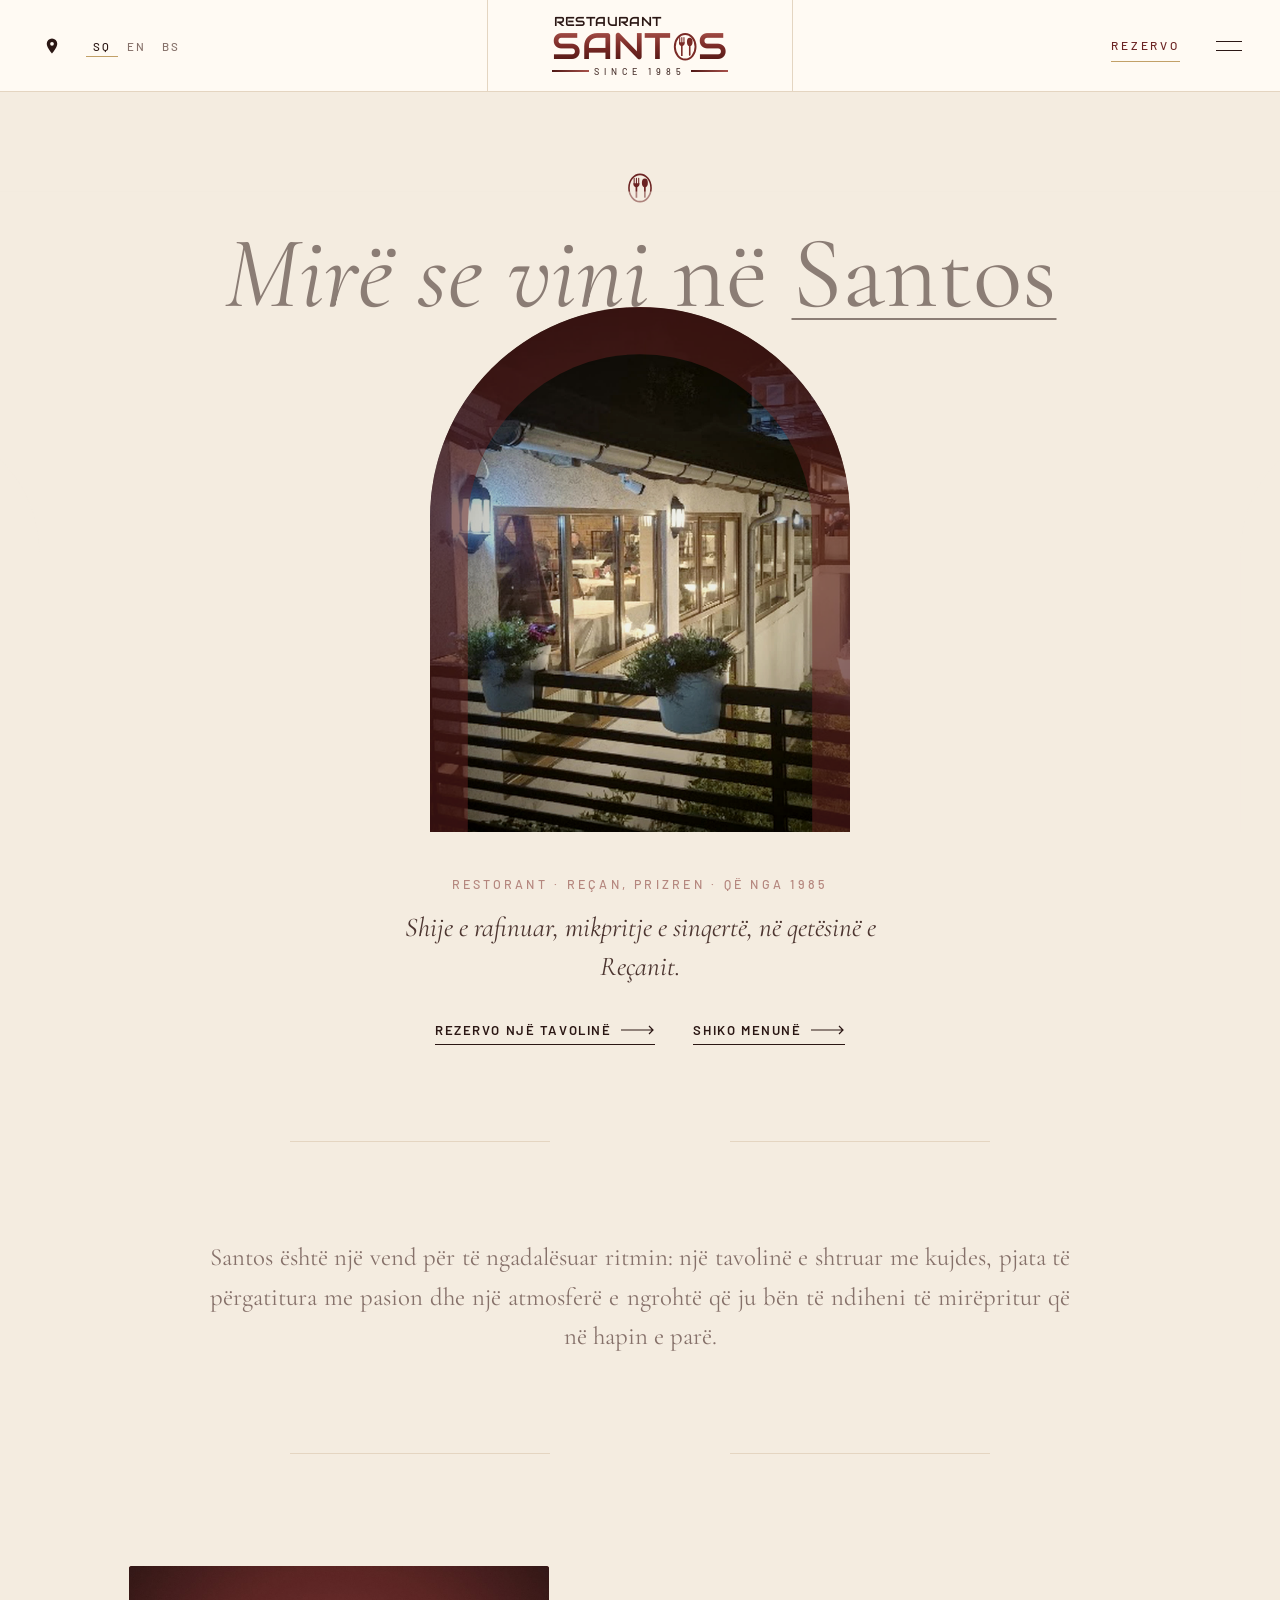
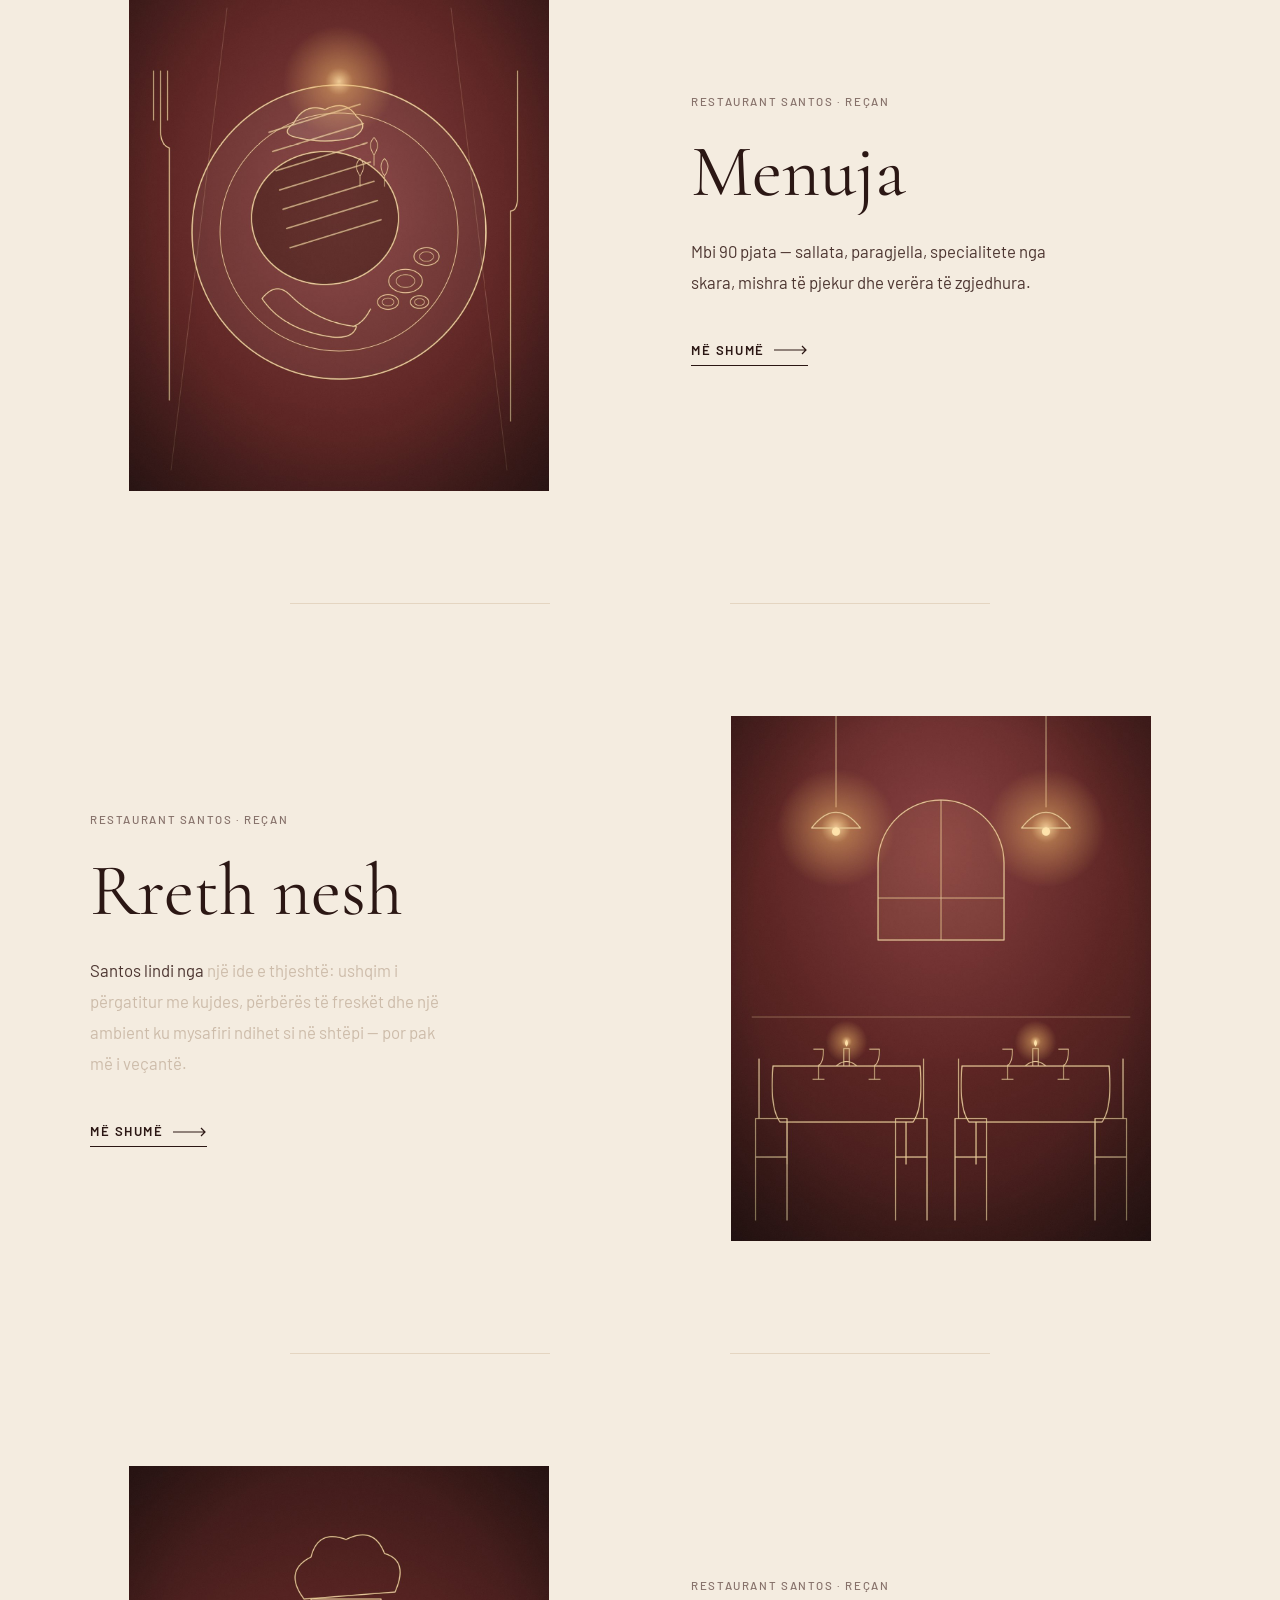
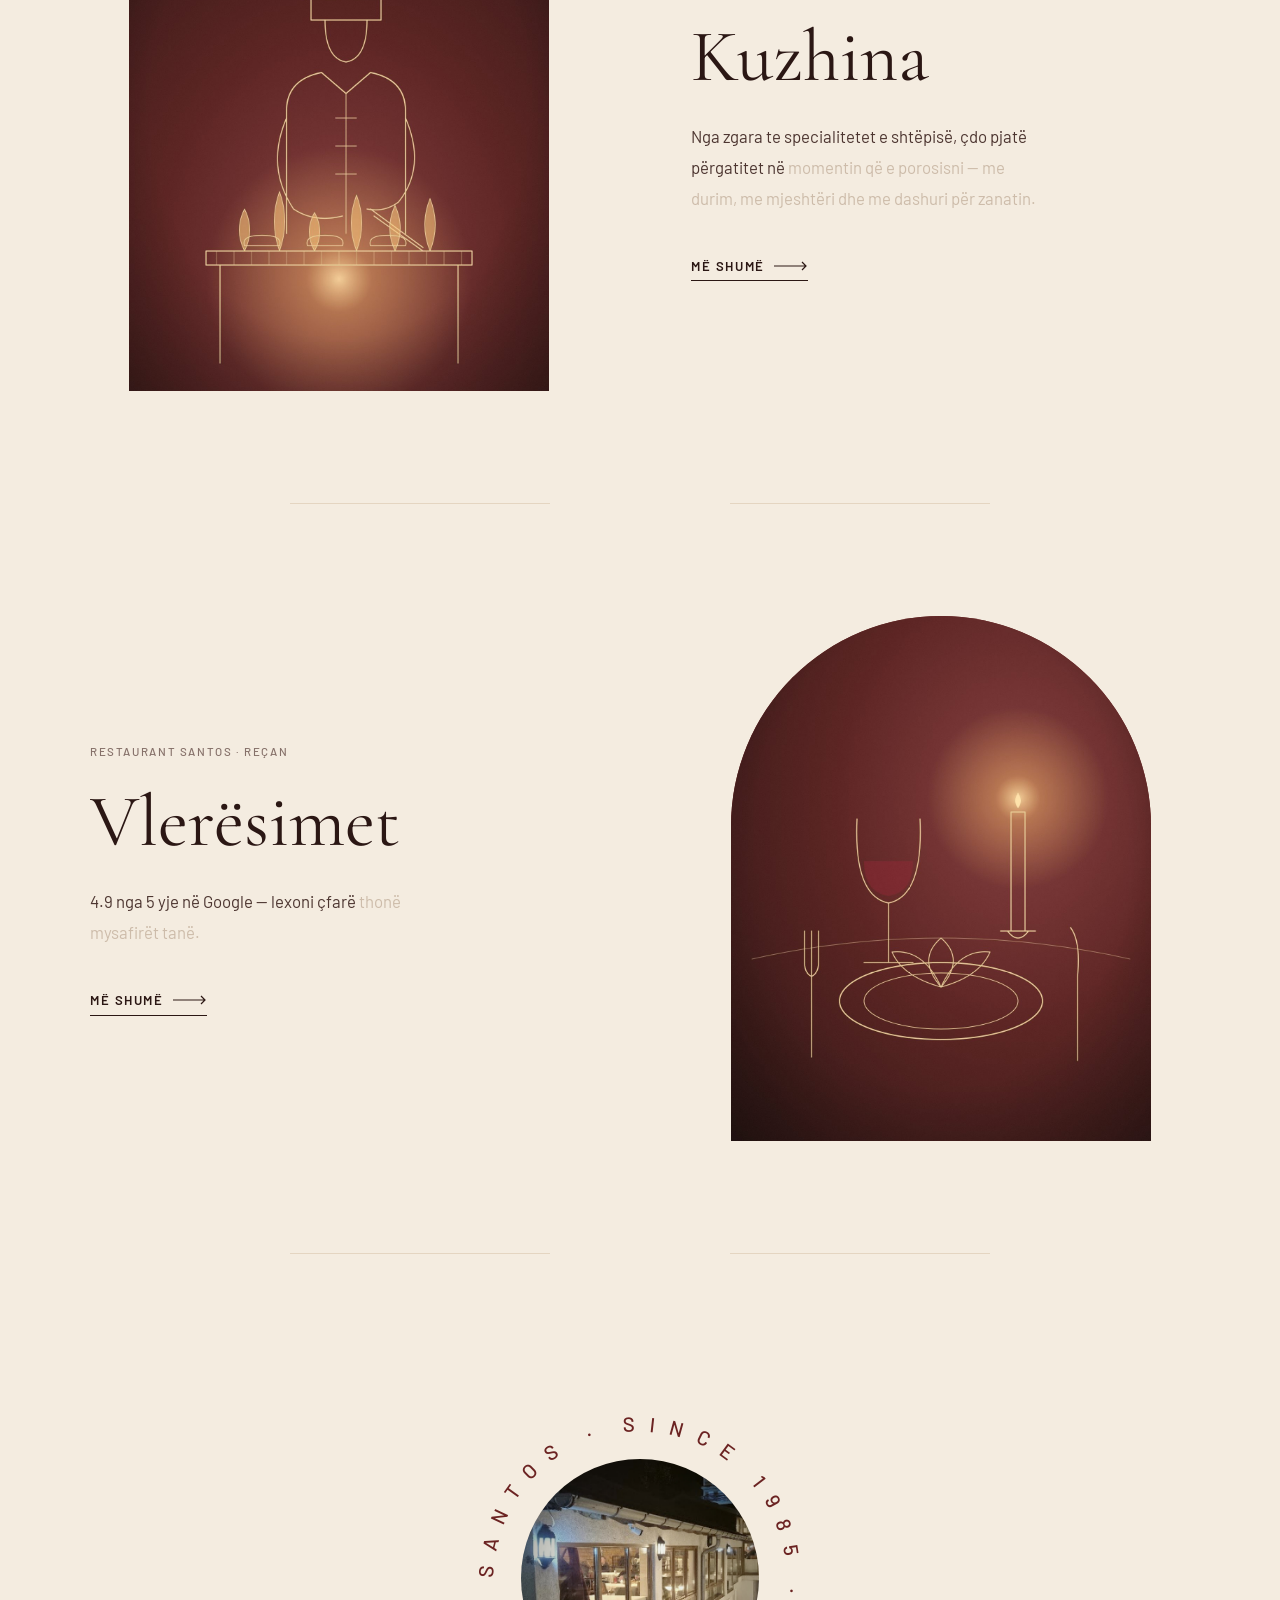
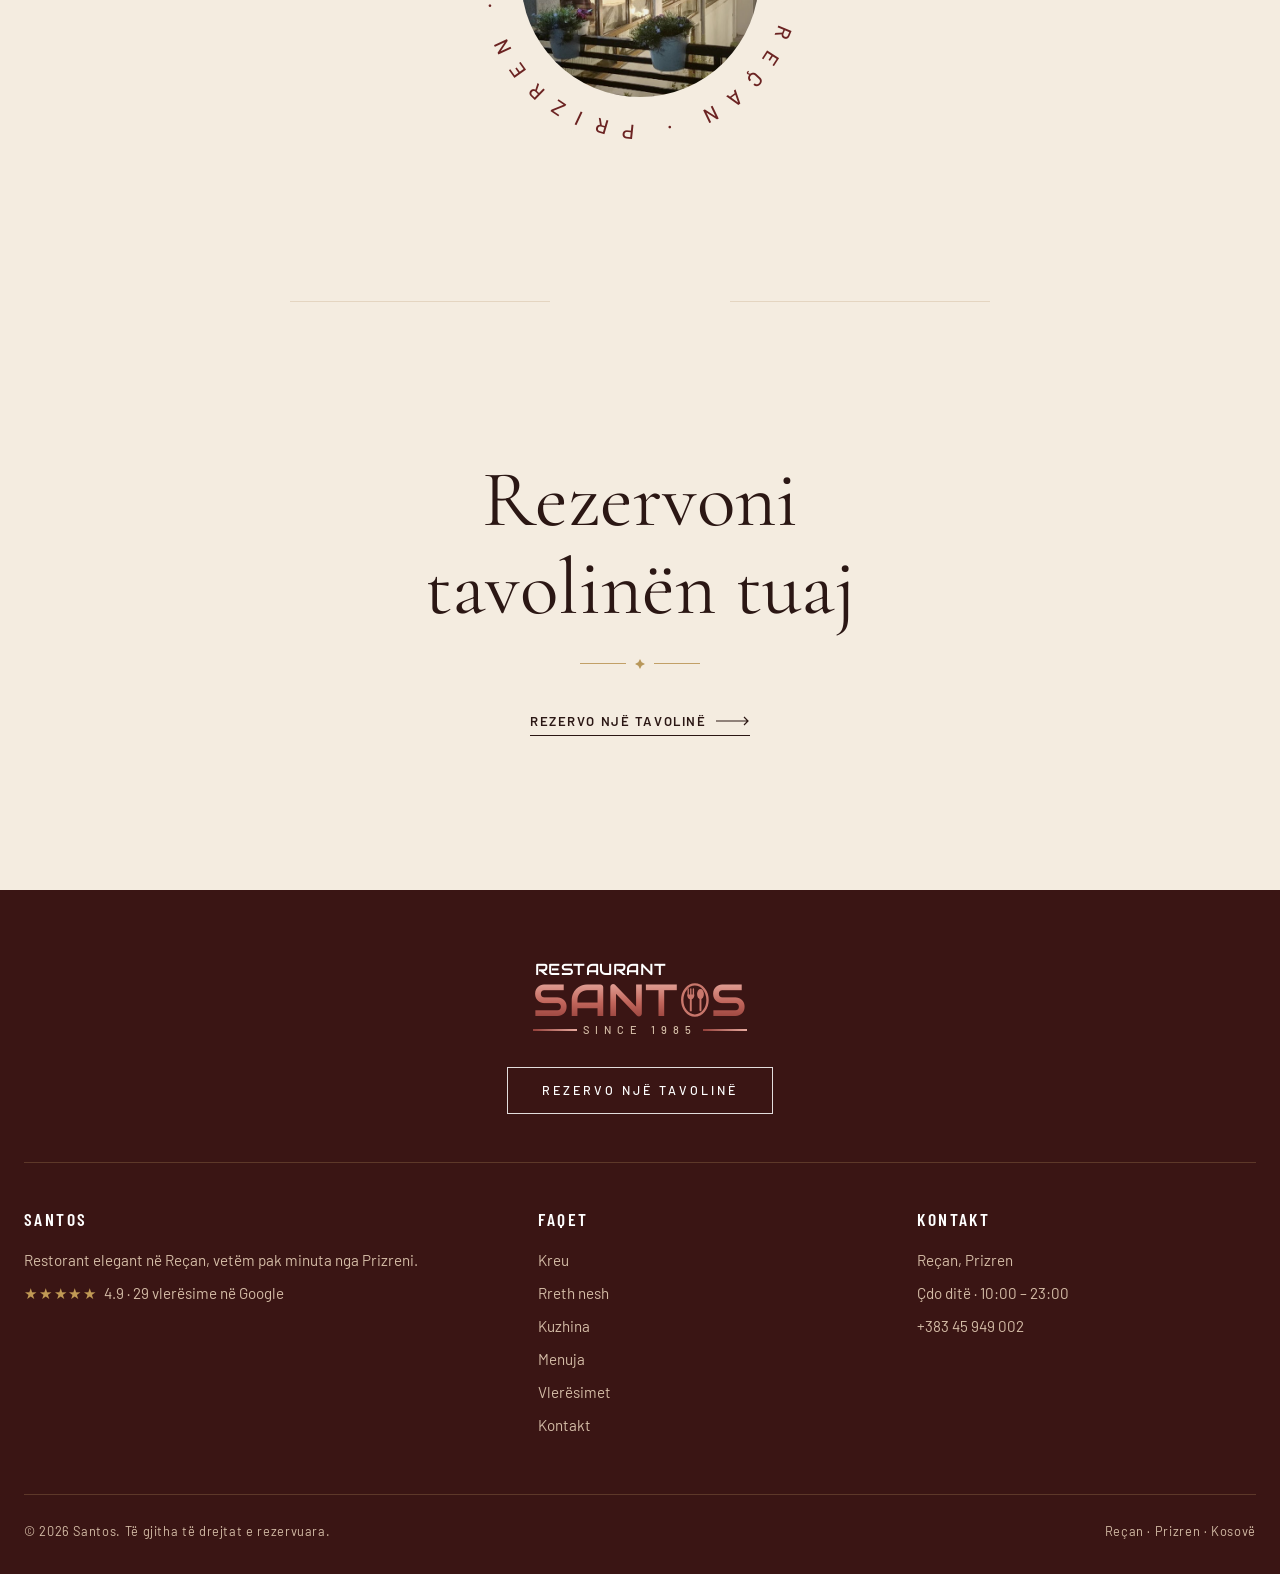
==== commit da519da7: "Play the intro every time the site is opened It was limited to once per browser tab, so refreshing o" ====
--- a/index.html
+++ b/index.html
@@ -13,7 +13,7 @@
   <link rel="preconnect" href="https://fonts.gstatic.com" crossorigin>
   <link href="https://fonts.googleapis.com/css2?family=Audiowide&family=Barlow+Condensed:wght@500;600;700&family=Barlow:wght@300;400;500&family=Cormorant+Garamond:ital,wght@0,400;0,500;0,600;1,400;1,500&display=swap" rel="stylesheet">
   <link rel="stylesheet" href="assets/styles.css?v=82d31b8e">
-  <script>document.documentElement.className = "js";try{if(sessionStorage.getItem("santos-intro"))document.documentElement.classList.add("intro-seen");sessionStorage.setItem("santos-intro","1")}catch(e){document.documentElement.classList.add("intro-seen")}</script>
+  <script>document.documentElement.className = "js";try{var r=document.referrer&&new URL(document.referrer);if(r&&r.host===location.host&&r.pathname!==location.pathname)document.documentElement.classList.add("intro-seen")}catch(e){}</script>
   <script type="application/ld+json">
   {
     "@context": "https://schema.org",
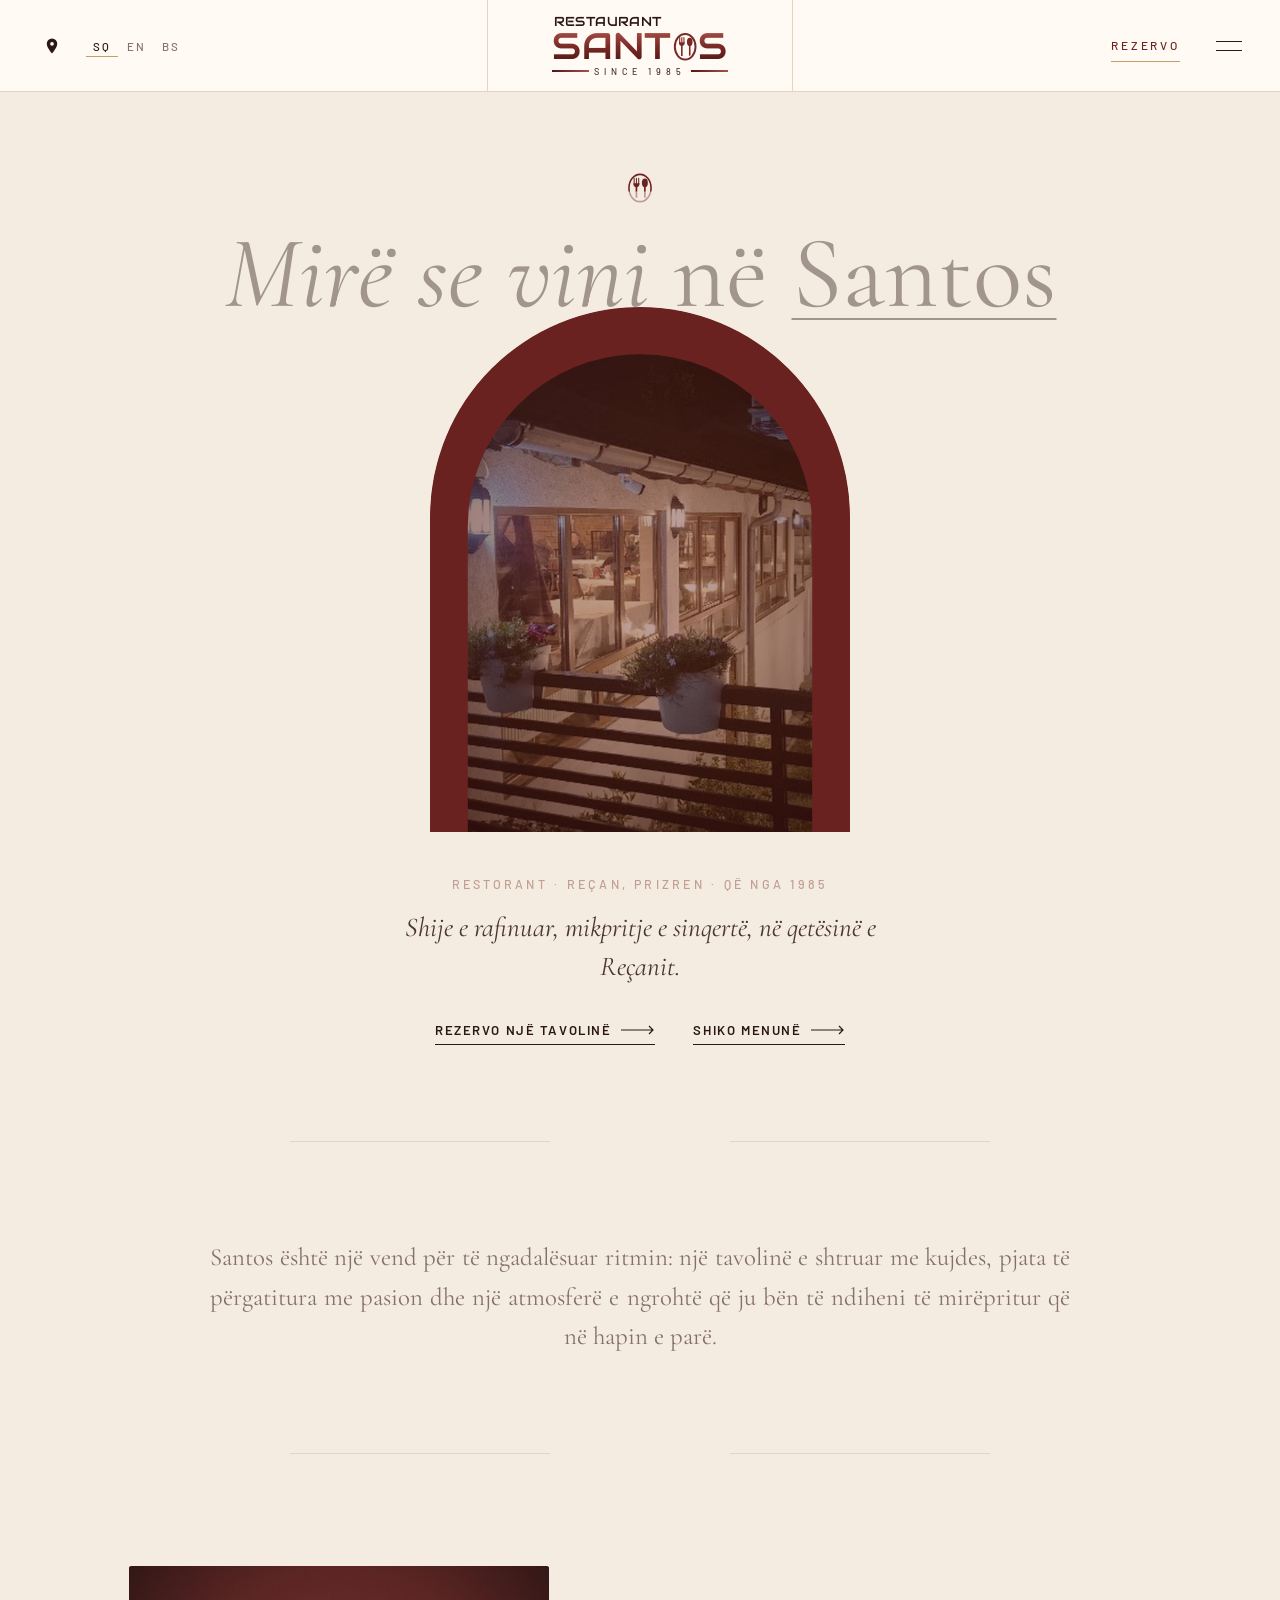
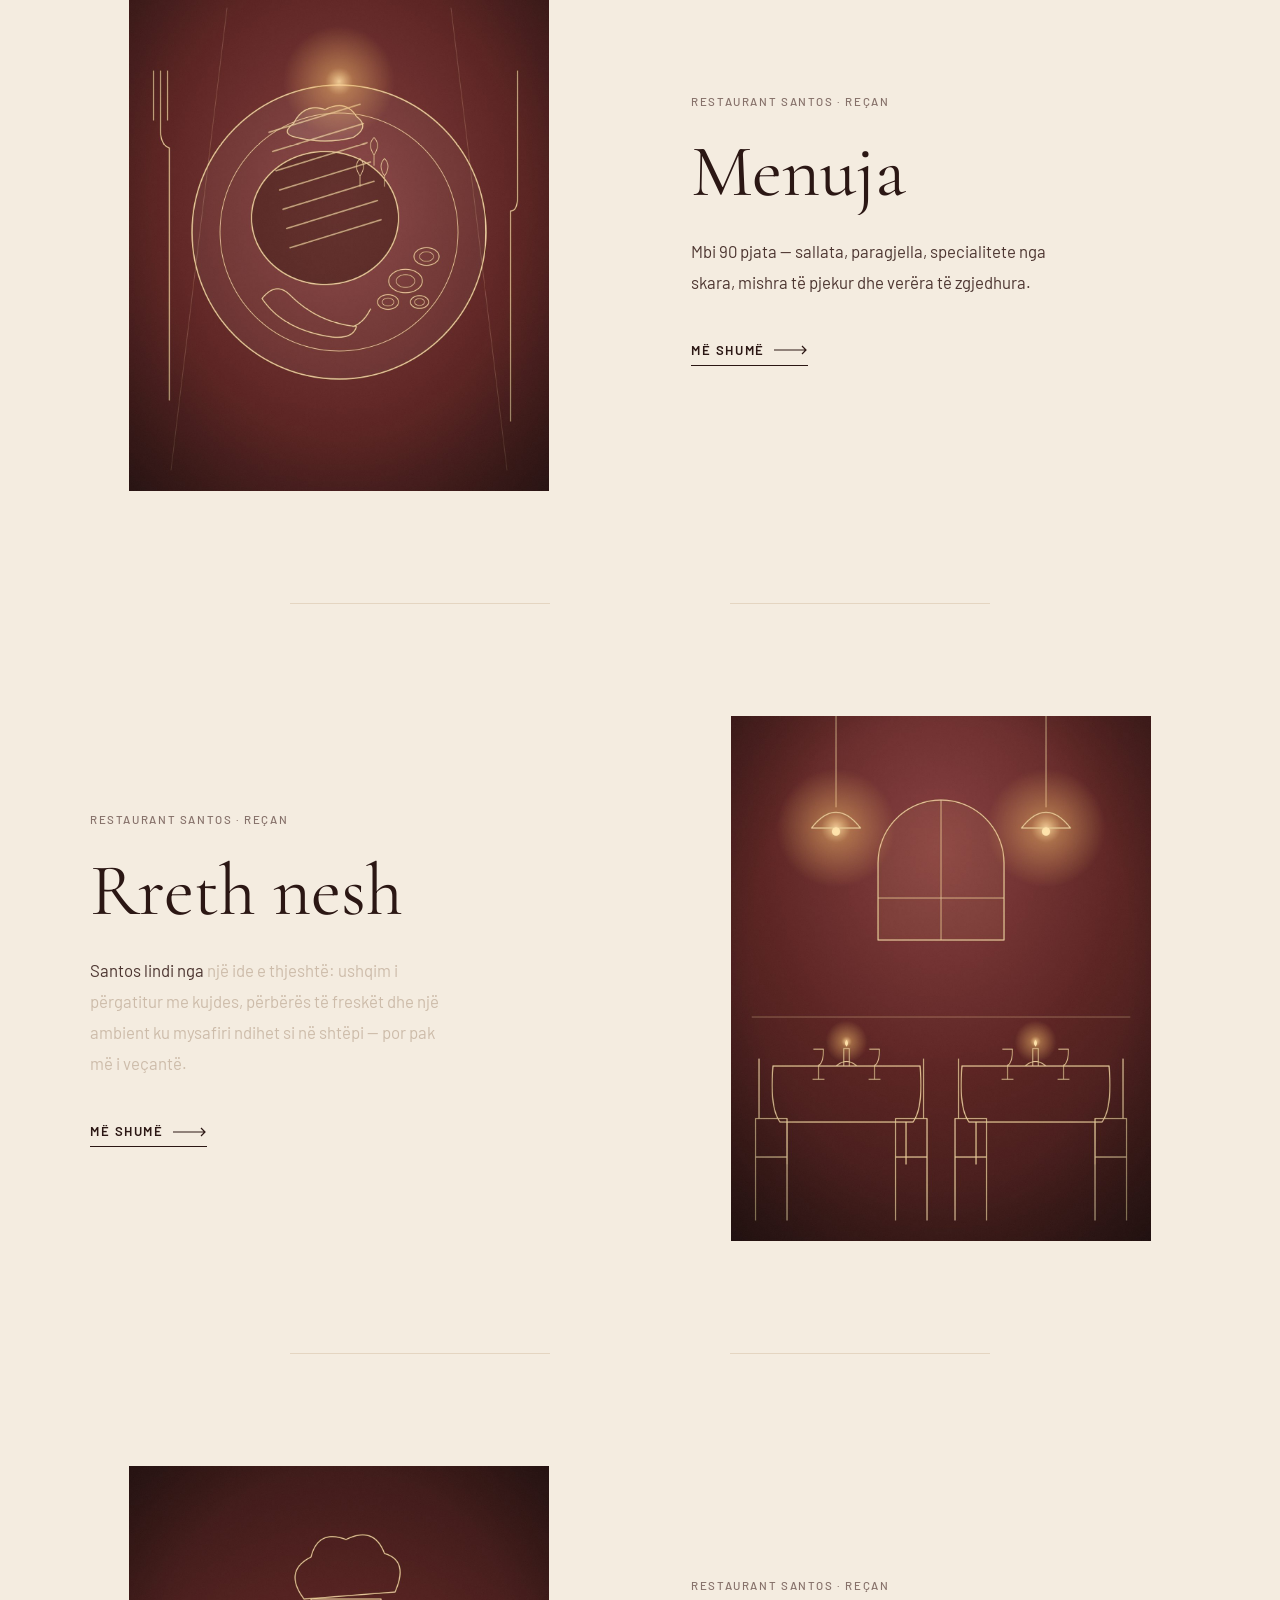
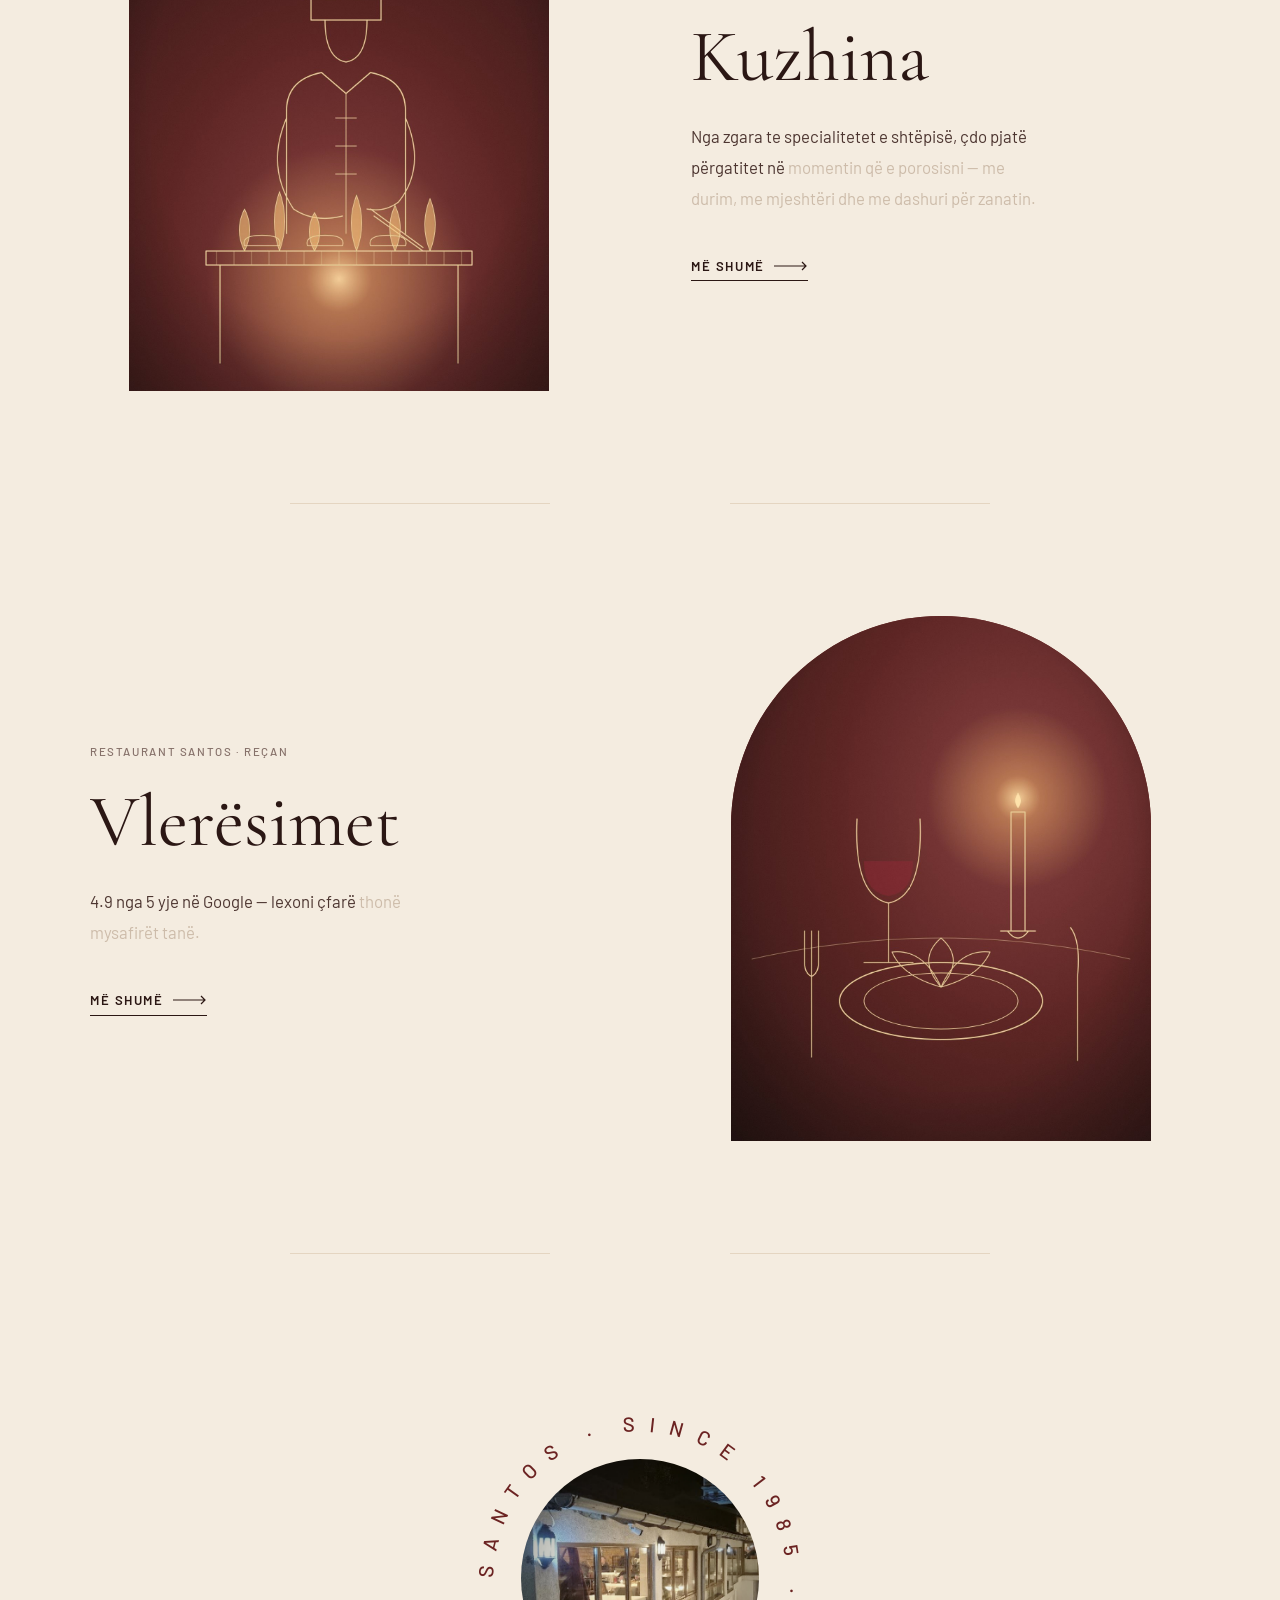
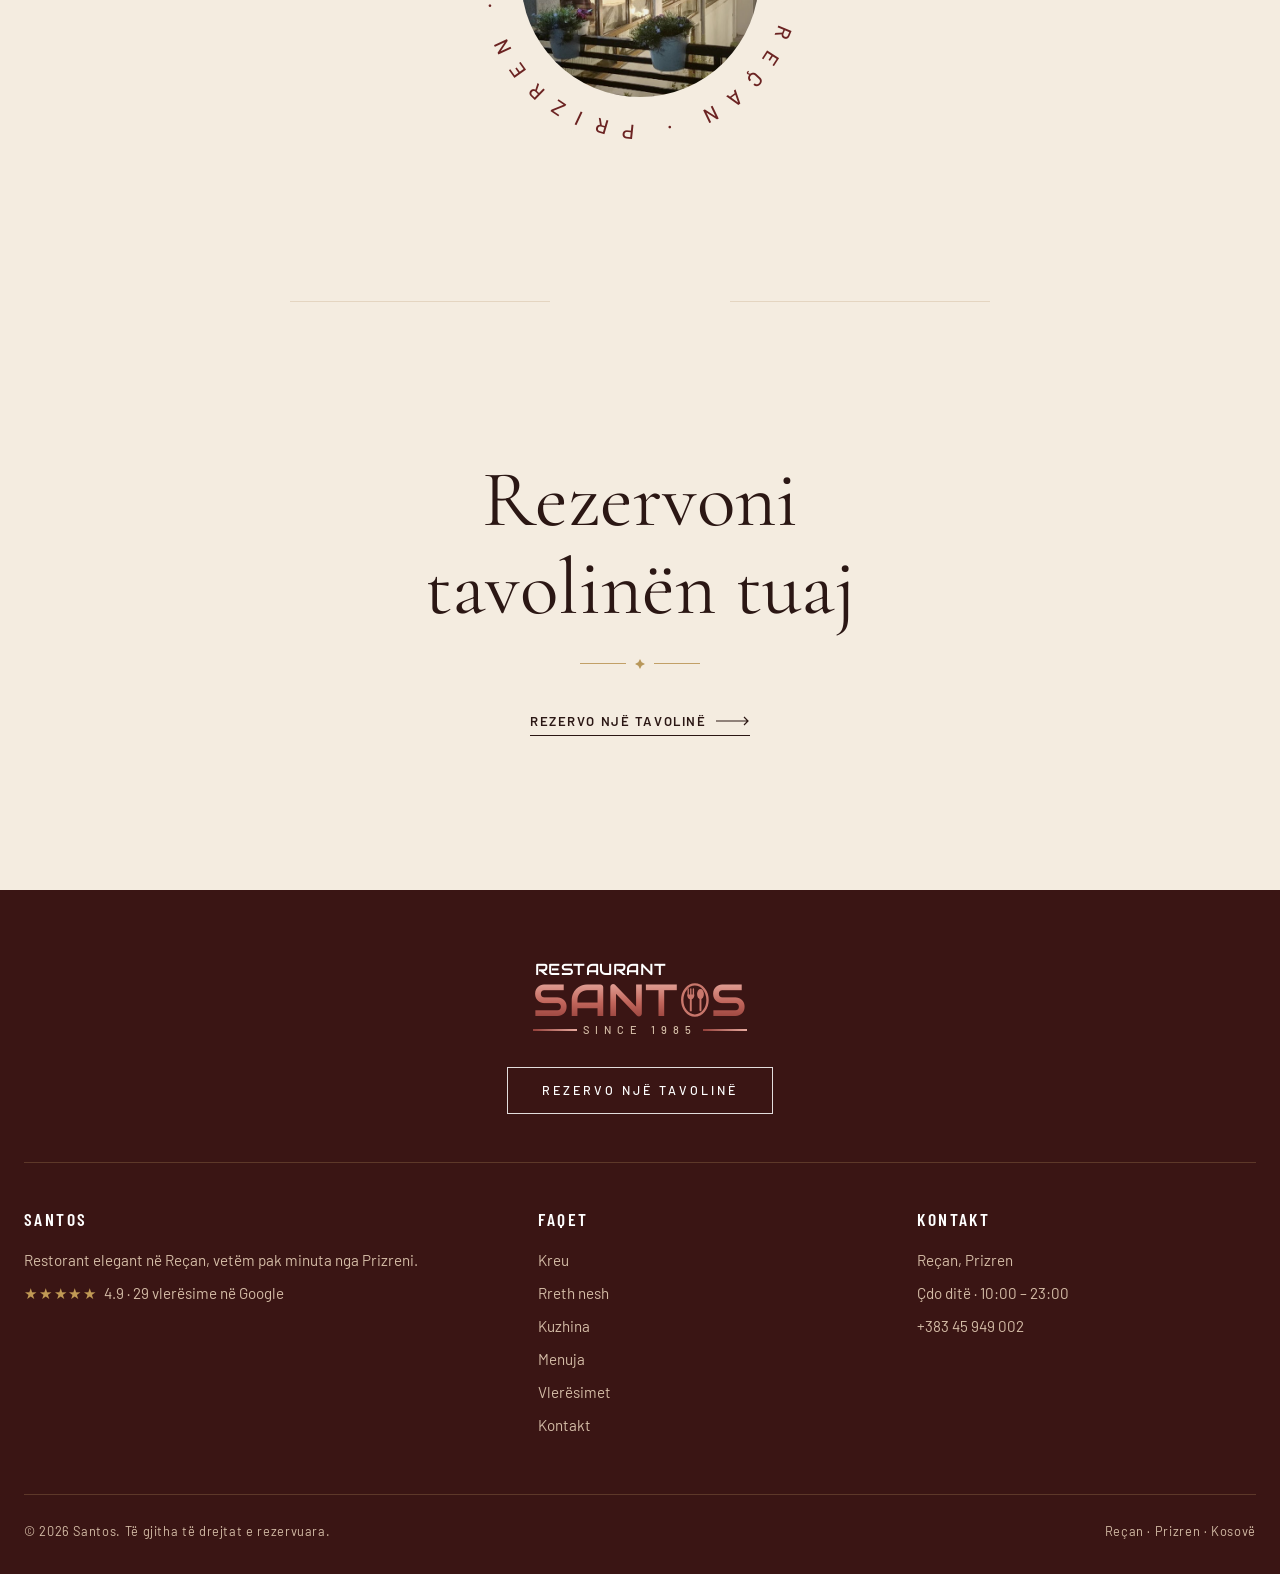
==== commit 8f1bf0af: "Keep animations on even when the phone has Reduce Motion enabled The site switched all animations of" ====
--- a/index.html
+++ b/index.html
@@ -12,7 +12,7 @@
   <link rel="preconnect" href="https://fonts.googleapis.com">
   <link rel="preconnect" href="https://fonts.gstatic.com" crossorigin>
   <link href="https://fonts.googleapis.com/css2?family=Audiowide&family=Barlow+Condensed:wght@500;600;700&family=Barlow:wght@300;400;500&family=Cormorant+Garamond:ital,wght@0,400;0,500;0,600;1,400;1,500&display=swap" rel="stylesheet">
-  <link rel="stylesheet" href="assets/styles.css?v=82d31b8e">
+  <link rel="stylesheet" href="assets/styles.css?v=84fc4c90">
   <script>document.documentElement.className = "js";try{var r=document.referrer&&new URL(document.referrer);if(r&&r.host===location.host&&r.pathname!==location.pathname)document.documentElement.classList.add("intro-seen")}catch(e){}</script>
   <script type="application/ld+json">
   {
@@ -185,6 +185,6 @@
 
   <script src="assets/reviews.js?v=8a9b5261"></script>
   <script src="assets/menu.js?v=5e80286d"></script>
-  <script src="assets/main.js?v=27db39b4"></script>
+  <script src="assets/main.js?v=a465b9c1"></script>
 </body>
 </html>
--- a/assets/styles.css
+++ b/assets/styles.css
@@ -499,14 +499,7 @@
 .js .link-arrow.in::after { width: 34px; }
 
 /* ---------- Reduced motion ---------- */
-@media (prefers-reduced-motion: reduce) {
-  html { scroll-behavior: auto; }
-  *, *::before, *::after { animation-duration: 0.001ms !important; animation-iteration-count: 1 !important; transition-duration: 0.001ms !important; }
-  .js .reveal, .split .wi { opacity: 1; transform: none; }
-  .intro-gate { display: none; }
-  .js .media img, .js .media:not(.band-media) img { clip-path: none !important; transform: none !important; animation: none !important; }
-  .js .media:not(.hero-arch):not(.hero-media):not(.band-media) { opacity: 1; transform: none; animation: none; }
-}
+
 
 /* ---------- Responsive ---------- */
 @media (max-width: 1100px) {
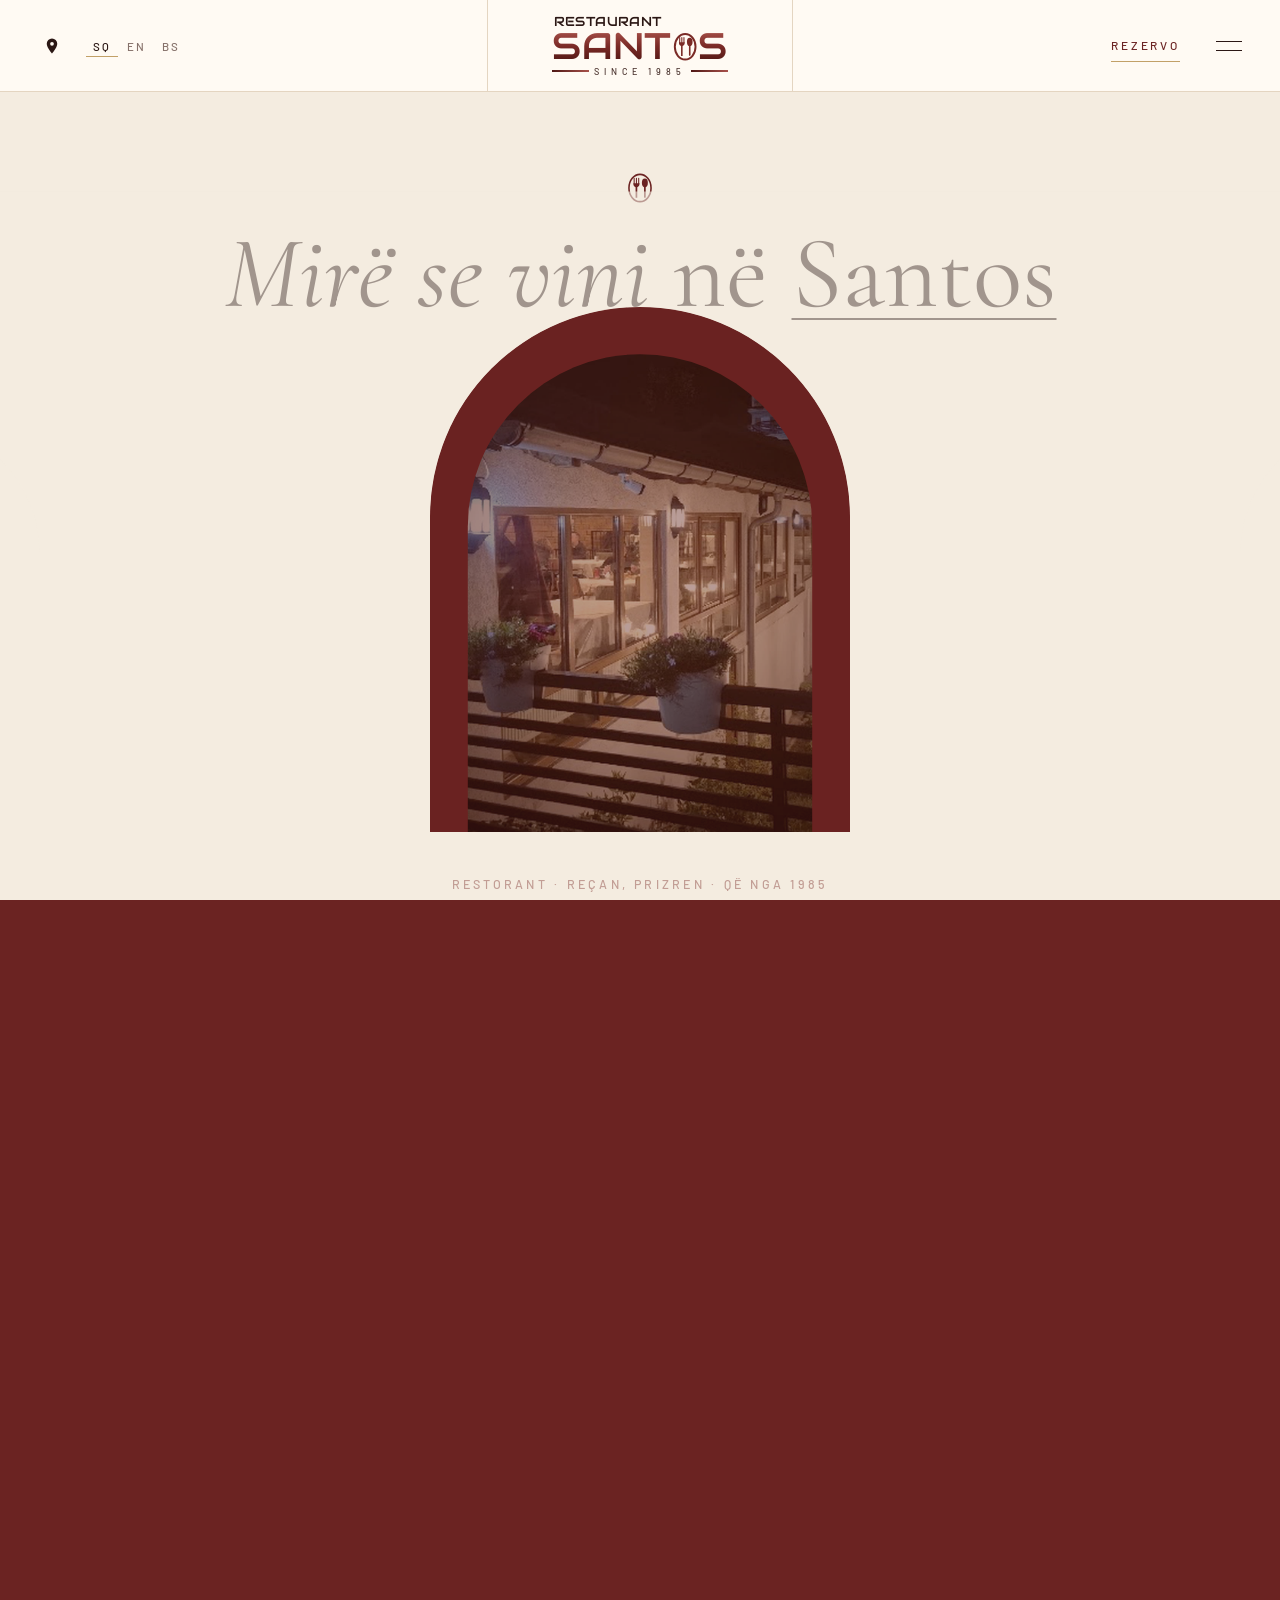
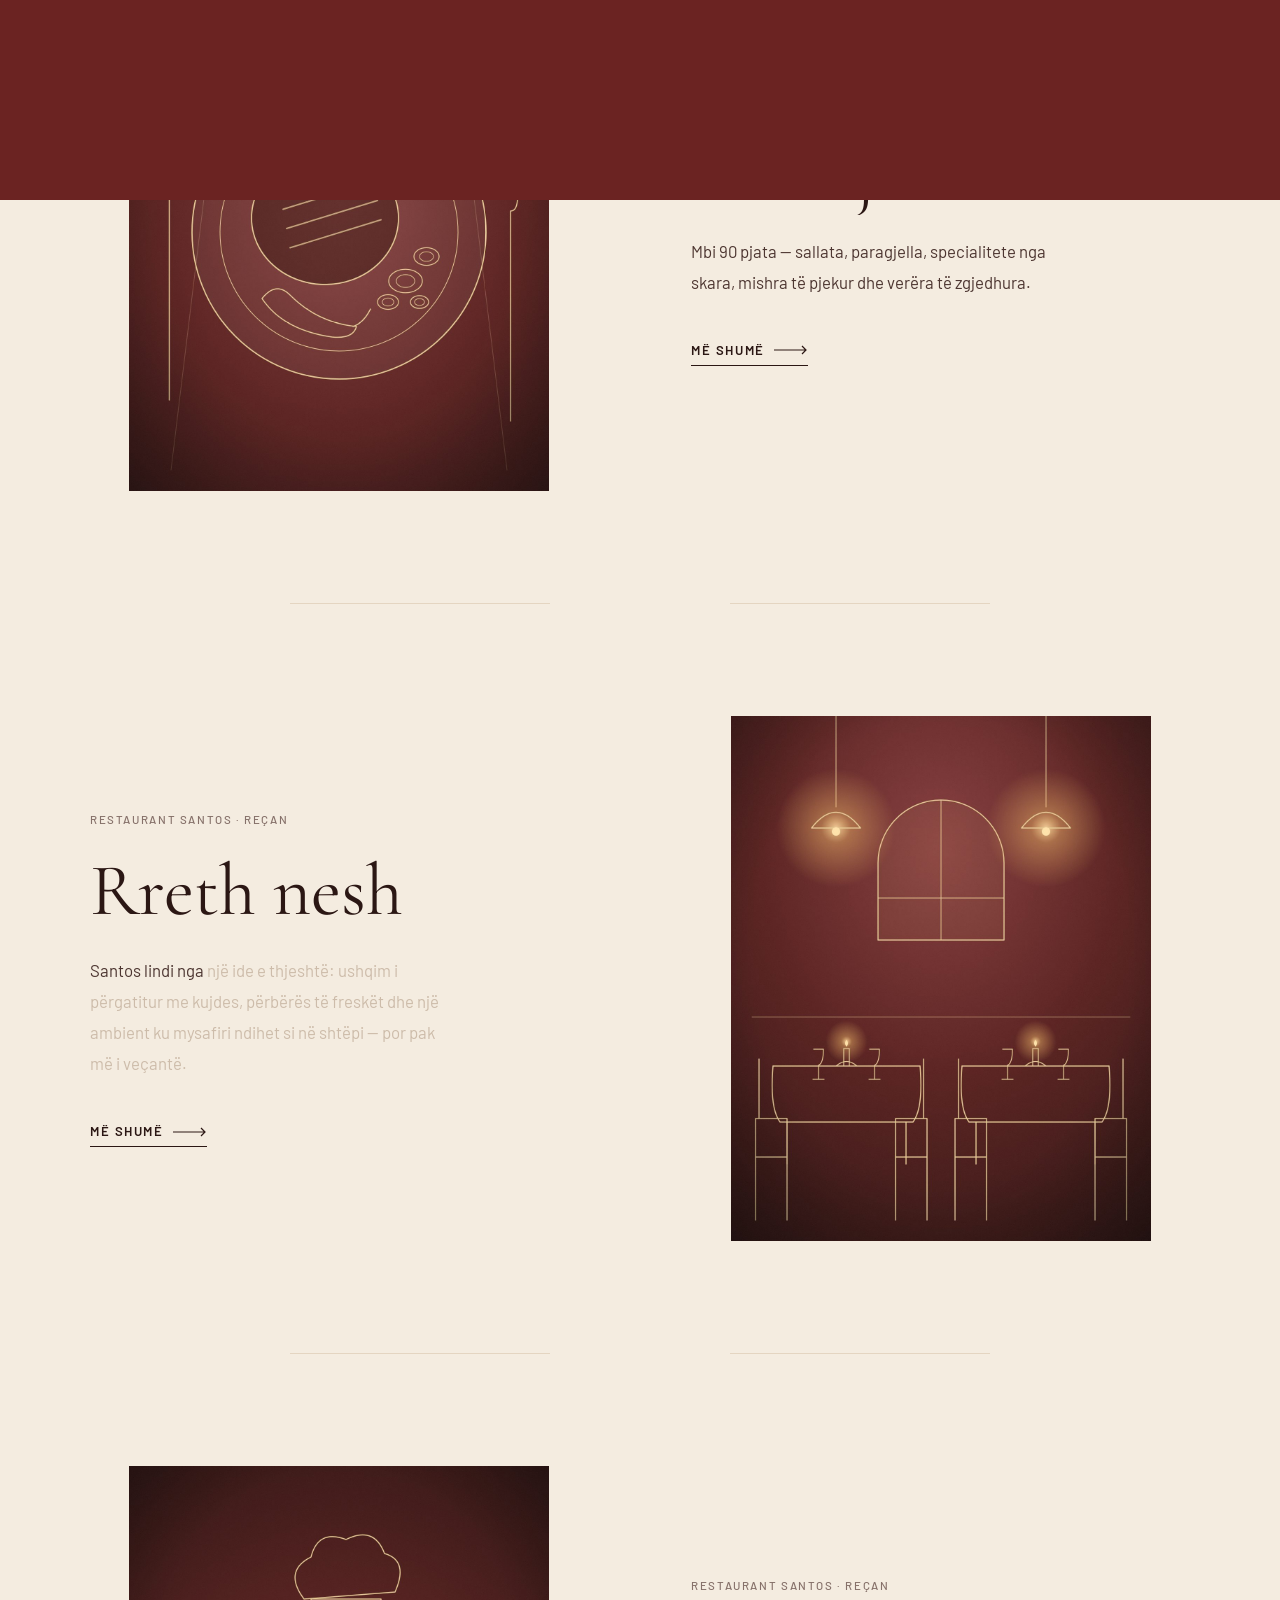
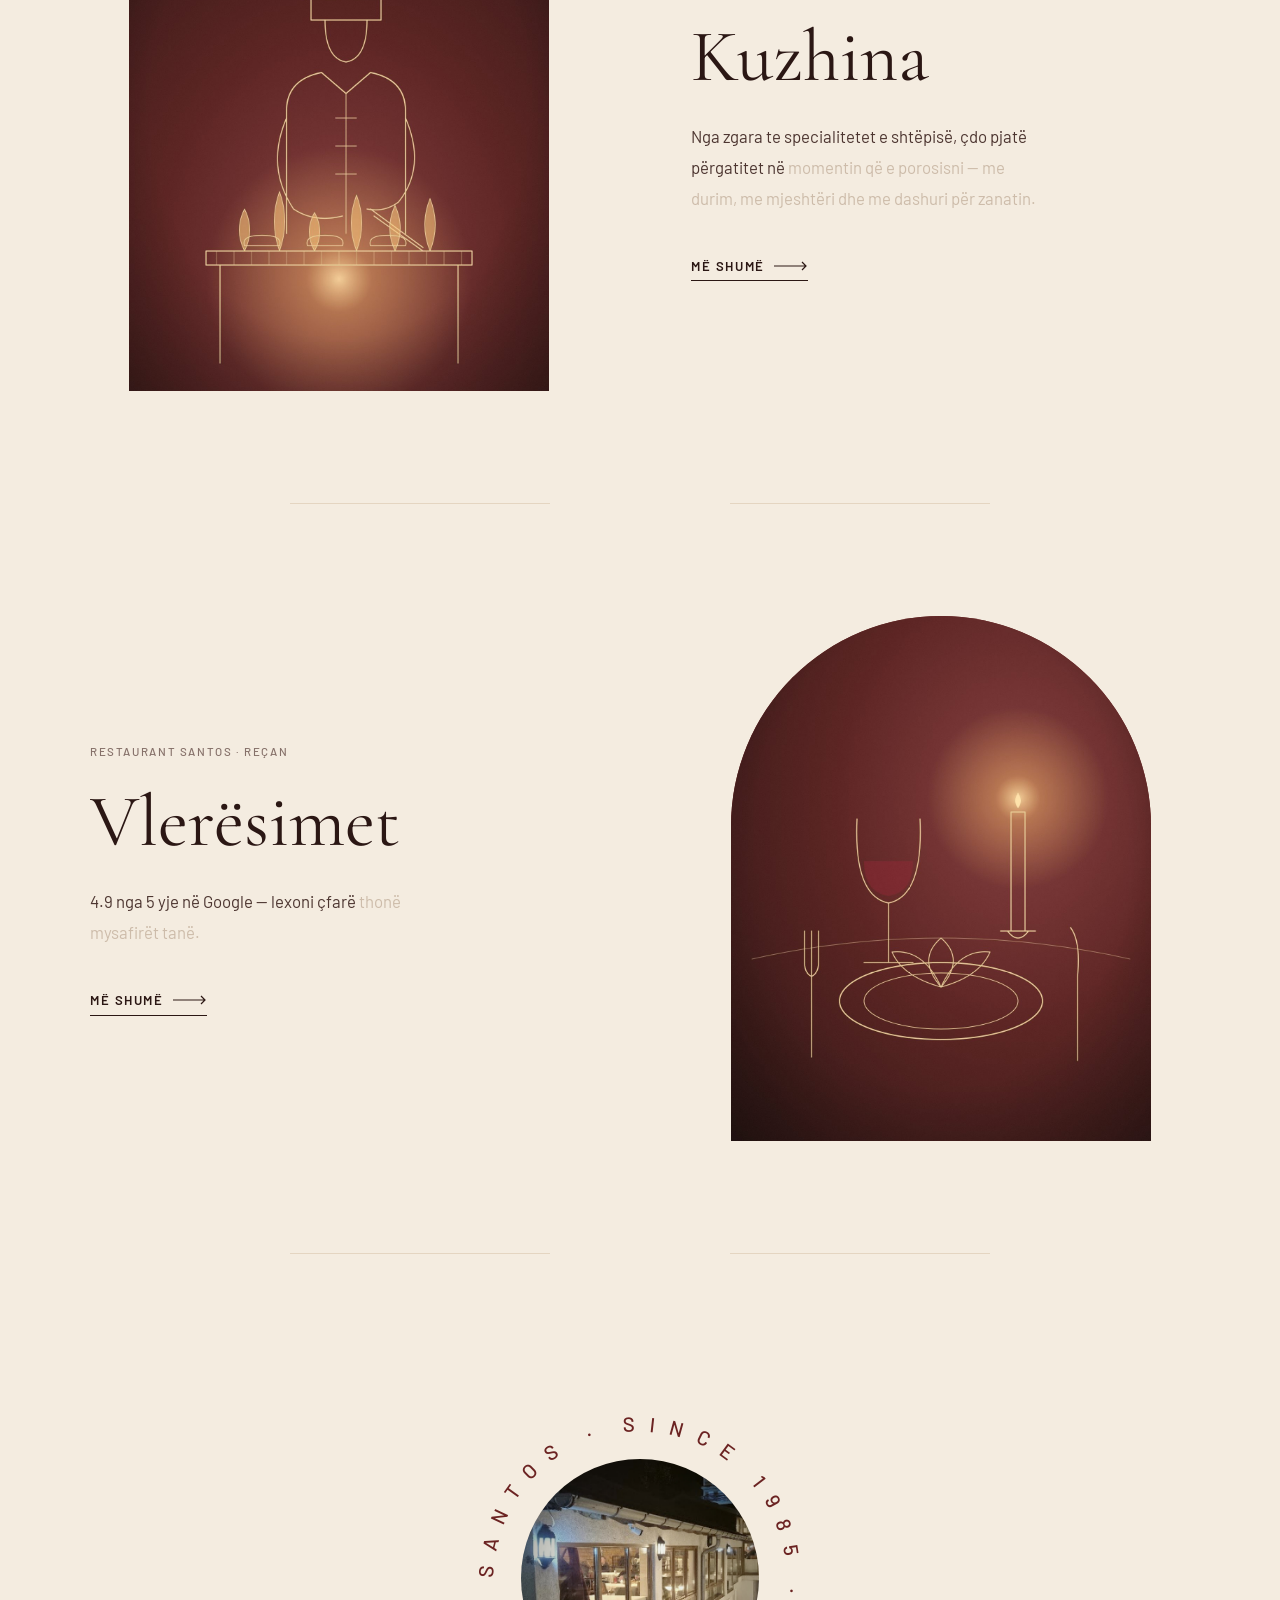
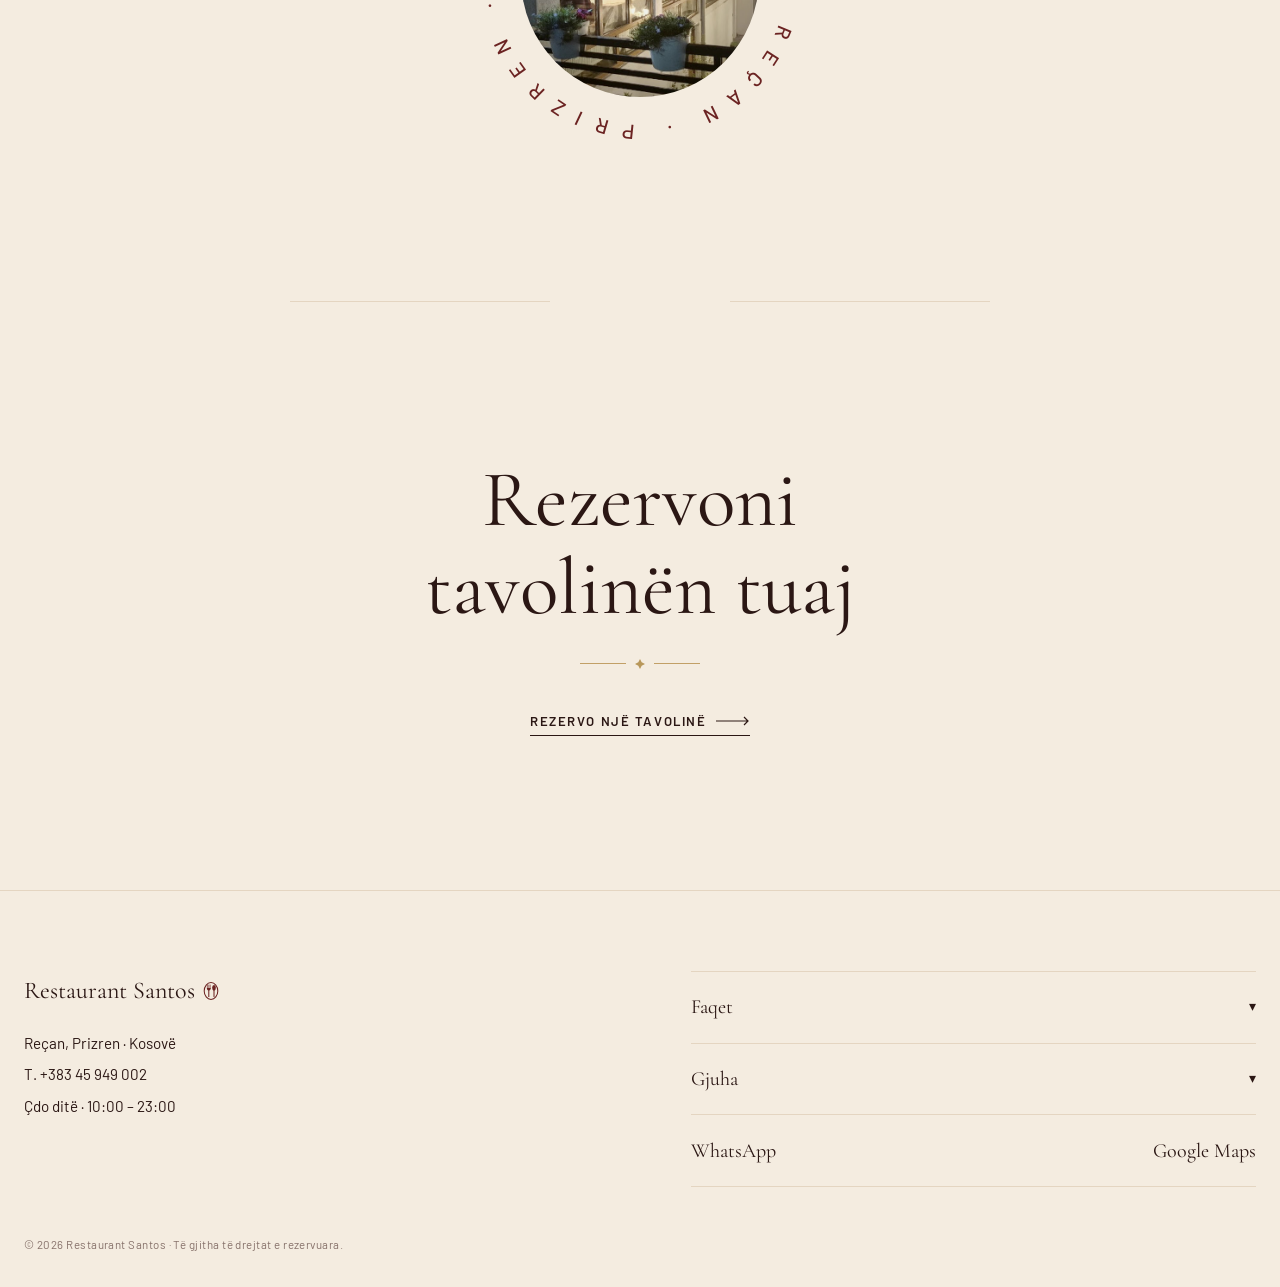
==== commit 556114ed: "Match Gucci Osteria's menu overlay, page transition, menu index, about page and footer Full-screen m" ====
--- a/index.html
+++ b/index.html
@@ -12,7 +12,7 @@
   <link rel="preconnect" href="https://fonts.googleapis.com">
   <link rel="preconnect" href="https://fonts.gstatic.com" crossorigin>
   <link href="https://fonts.googleapis.com/css2?family=Audiowide&family=Barlow+Condensed:wght@500;600;700&family=Barlow:wght@300;400;500&family=Cormorant+Garamond:ital,wght@0,400;0,500;0,600;1,400;1,500&display=swap" rel="stylesheet">
-  <link rel="stylesheet" href="assets/styles.css?v=84fc4c90">
+  <link rel="stylesheet" href="assets/styles.css?v=5d0b04bc">
   <script>document.documentElement.className = "js";try{var r=document.referrer&&new URL(document.referrer);if(r&&r.host===location.host&&r.pathname!==location.pathname)document.documentElement.classList.add("intro-seen")}catch(e){}</script>
   <script type="application/ld+json">
   {
@@ -25,6 +25,7 @@
   }
   </script>
 </head><body>
+  <div class="page-wipe" aria-hidden="true"></div>
   <div class="intro-gate" aria-hidden="true"></div>
   <header class="nav" id="nav">
     <div class="nav-left">
@@ -49,15 +50,8 @@
         <a href="vleresimet.html" data-i18n="nav.reviews">Vlerësimet</a>
         <a href="kontakt.html" data-i18n="nav.contact">Kontakt</a>
       </div>
-      <div class="menu-foot">
-        <div class="lang" role="group" aria-label="Language">
-        <button type="button" data-lang="sq" aria-pressed="true">SQ</button>
-        <button type="button" data-lang="en" aria-pressed="false">EN</button>
-        <button type="button" data-lang="bs" aria-pressed="false">BS</button>
-      </div>
-        <a href="https://wa.me/38345949002?text=P%C3%ABrsh%C3%ABndetje%20Santos%2C%20d%C3%ABshiroj%20t%C3%AB%20rezervoj%20nj%C3%AB%20tavolin%C3%AB." target="_blank" rel="noopener" data-wa class="btn btn-dark" data-i18n="cta.reserve">Rezervo një tavolinë</a>
-        <p>Reçan, Prizren · <a href="tel:+38345949002">+383 45 949 002</a></p>
-      </div>
+      <a href="https://wa.me/38345949002?text=P%C3%ABrsh%C3%ABndetje%20Santos%2C%20d%C3%ABshiroj%20t%C3%AB%20rezervoj%20nj%C3%AB%20tavolin%C3%AB." target="_blank" rel="noopener" data-wa class="menu-res" data-i18n="nav.reserve">Rezervo</a>
+      <div class="menu-lang"><span data-i18n="menu.lang">Ndrysho gjuhën</span><div class="lang" role="group" aria-label="Language"><button type="button" data-lang="sq" aria-pressed="true">Shqip</button><button type="button" data-lang="en" aria-pressed="false">English</button><button type="button" data-lang="bs" aria-pressed="false">Bosanski</button></div></div>
     </nav>
   </header>
 
@@ -146,45 +140,32 @@
     </section>
   </main>
 
-  <footer class="footer">
-    <div class="container">
-      <div class="footer-top">
-        <a href="index.html" class="brand logo logo-light" aria-label="Restaurant Santos — since 1985"><span class="logo-top" aria-hidden="true">RESTAURANT</span><span class="logo-main" aria-hidden="true">SANT<svg class="logo-o" viewBox="0 0 40 48" aria-hidden="true"><ellipse cx="20" cy="24" rx="17" ry="21" fill="none" stroke="currentColor" stroke-width="3.2"/><path d="M11 9v8.5M14.5 9v8.5M18 9v8.5" stroke="currentColor" stroke-width="1.8" stroke-linecap="round"/><path d="M9.8 16.5h9.4V18c0 2.6-1.6 4.3-3.4 4.9V39h-2.6V22.9c-1.8-.6-3.4-2.3-3.4-4.9z" fill="currentColor"/><ellipse cx="27.5" cy="16" rx="4.6" ry="6.8" fill="currentColor"/><rect x="26.2" y="21" width="2.6" height="18" rx="1.3" fill="currentColor"/></svg>S</span><span class="logo-since" aria-hidden="true"><i></i>SINCE 1985<i></i></span></a>
-        <a href="https://wa.me/38345949002?text=P%C3%ABrsh%C3%ABndetje%20Santos%2C%20d%C3%ABshiroj%20t%C3%AB%20rezervoj%20nj%C3%AB%20tavolin%C3%AB." target="_blank" rel="noopener" data-wa class="btn btn-light" data-i18n="cta.reserve">Rezervo një tavolinë</a>
+  <footer class="gfooter">
+    <div class="container gf-grid">
+      <div class="gf-info">
+        <p class="gf-name">Restaurant Santos <svg class="gf-emb" viewBox="0 0 40 48" aria-hidden="true"><ellipse cx="20" cy="24" rx="17" ry="21" fill="none" stroke="currentColor" stroke-width="2.6"/><path d="M11 9v8.5M14.5 9v8.5M18 9v8.5" stroke="currentColor" stroke-width="1.6" stroke-linecap="round"/><path d="M9.8 16.5h9.4V18c0 2.6-1.6 4.3-3.4 4.9V39h-2.6V22.9c-1.8-.6-3.4-2.3-3.4-4.9z" fill="currentColor"/><ellipse cx="27.5" cy="16" rx="4.6" ry="6.8" fill="currentColor"/><rect x="26.2" y="21" width="2.6" height="18" rx="1.3" fill="currentColor"/></svg></p>
+        <p>Reçan, Prizren · Kosovë</p>
+        <p>T. <a href="tel:+38345949002">+383 45 949 002</a></p>
+        <p data-i18n="hours.value" data-hours>Çdo ditë · 10:00 – 23:00</p>
       </div>
-      <div class="footer-grid">
-        <div>
-          <h4>Santos</h4>
-          <p data-i18n="footer.about">Restorant elegant në Reçan, vetëm pak minuta nga Prizreni.</p>
-          <p><span class="stars">★★★★★</span> &nbsp;4.9 · <span data-i18n="footer.rating">29 vlerësime në Google</span></p>
-        </div>
-        <div>
-          <h4 data-i18n="footer.pages">Faqet</h4>
-          <ul>
-            <li><a href="index.html" data-i18n="nav.home">Kreu</a></li>
-            <li><a href="rreth-nesh.html" data-i18n="nav.about">Rreth nesh</a></li>
-            <li><a href="kuzhina.html" data-i18n="nav.kitchen">Kuzhina</a></li>
-            <li><a href="menu.html" data-i18n="nav.menu">Menuja</a></li>
-            <li><a href="vleresimet.html" data-i18n="nav.reviews">Vlerësimet</a></li>
-            <li><a href="kontakt.html" data-i18n="nav.contact">Kontakt</a></li>
-          </ul>
-        </div>
-        <div>
-          <h4 data-i18n="footer.contact">Kontakt</h4>
-          <p>Reçan, Prizren</p>
-          <p data-i18n="hours.value" data-hours>Çdo ditë · 10:00 – 23:00</p>
-          <p><a data-phone href="tel:+38345949002">+383 45 949 002</a></p>
-        </div>
+      <div class="gf-rows">
+        <details class="gf-row"><summary data-i18n="footer.pages">Faqet</summary><nav class="gf-links">
+          <a href="index.html" data-i18n="nav.home">Kreu</a>
+          <a href="rreth-nesh.html" data-i18n="nav.about">Rreth nesh</a>
+          <a href="kuzhina.html" data-i18n="nav.kitchen">Kuzhina</a>
+          <a href="menu.html" data-i18n="nav.menu">Menuja</a>
+          <a href="vleresimet.html" data-i18n="nav.reviews">Vlerësimet</a>
+          <a href="kontakt.html" data-i18n="nav.contact">Kontakt</a>
+        </nav></details>
+        <details class="gf-row"><summary data-i18n="footer.lang">Gjuha</summary><div class="lang" role="group" aria-label="Language"><button type="button" data-lang="sq" aria-pressed="true">Shqip</button><button type="button" data-lang="en" aria-pressed="false">English</button><button type="button" data-lang="bs" aria-pressed="false">Bosanski</button></div></details>
+        <div class="gf-row gf-social"><a href="https://wa.me/38345949002?text=P%C3%ABrsh%C3%ABndetje%20Santos%2C%20d%C3%ABshiroj%20t%C3%AB%20rezervoj%20nj%C3%AB%20tavolin%C3%AB." target="_blank" rel="noopener" data-wa>WhatsApp</a><a href="https://www.google.com/maps/search/?api=1&amp;query=Santos+Re%C3%A7an+Prizren" target="_blank" rel="noopener">Google Maps</a></div>
       </div>
-      <div class="footer-bottom">
-        <span>© <span data-year></span> Santos. <span data-i18n="footer.rights">Të gjitha të drejtat e rezervuara.</span></span>
-        <span>Reçan · Prizren · Kosovë</span>
-      </div>
+      <div class="gf-bottom">© <span data-year></span> Restaurant Santos · <span data-i18n="footer.rights">Të gjitha të drejtat e rezervuara.</span></div>
     </div>
   </footer>
 
   <script src="assets/reviews.js?v=8a9b5261"></script>
   <script src="assets/menu.js?v=5e80286d"></script>
-  <script src="assets/main.js?v=a465b9c1"></script>
+  <script src="assets/main.js?v=c3db2819"></script>
 </body>
 </html>
--- a/assets/styles.css
+++ b/assets/styles.css
@@ -478,6 +478,75 @@
 .cta p { margin-inline: auto; max-width: 48ch; }
 .cta .row { justify-content: center; }
 
+/* ---------- Full-screen menu, Gucci layout ---------- */
+.menu { align-items: flex-start; justify-content: flex-start; gap: 2.4rem; padding: calc(var(--nav-h) + clamp(2rem, 6vh, 4rem)) clamp(1.4rem, 6vw, 5rem) 6rem; background: var(--bg); }
+.menu-links { align-items: flex-start; gap: 0.15rem; }
+.menu-links a { font-size: clamp(1.9rem, 4.2vw, 3rem); line-height: 1.32; }
+.menu-res { font-family: var(--display); font-size: clamp(1.6rem, 3vw, 2.2rem); color: var(--ink); text-decoration: underline; text-decoration-thickness: 1px; text-underline-offset: 0.18em; margin-top: 1.6rem; opacity: 0; transition: opacity 0.6s 0.25s; }
+.menu-open .menu-res { opacity: 1; }
+.menu-lang { position: absolute; left: clamp(1.4rem, 6vw, 5rem); right: clamp(1.4rem, 6vw, 5rem); bottom: 1.6rem; display: flex; justify-content: space-between; align-items: center; gap: 1rem; padding-top: 1.1rem; border-top: 1px solid var(--line); font-size: 0.68rem; letter-spacing: 0.12em; text-transform: uppercase; color: var(--ink-soft); }
+.menu-lang .lang { display: flex; gap: 0.8rem; }
+.menu-lang .lang button { font-size: 0.72rem; letter-spacing: 0.04em; text-transform: none; }
+
+/* ---------- Page transition ---------- */
+.page-wipe { position: fixed; inset: 0; z-index: 400; background: var(--wine); pointer-events: none; transform: translateY(100%); }
+.page-wipe.in { transform: translateY(0); transition: transform 0.6s cubic-bezier(0.7, 0, 0.3, 1); }
+.page-wipe.cover { transform: translateY(0); }
+.page-wipe.cover.out { transform: translateY(-100%); transition: transform 0.8s cubic-bezier(0.7, 0, 0.3, 1) 0.05s; }
+
+/* ---------- Mixed italic / underlined page titles ---------- */
+.page-hero h1.g-title { font-size: clamp(3.2rem, 9vw, 6.4rem); line-height: 1; }
+.g-title em { font-style: italic; }
+.g-title u { text-decoration-thickness: 2px; text-underline-offset: 0.12em; }
+
+/* ---------- Menu page: numbered index ---------- */
+.menu-index { padding: clamp(2rem, 6vw, 4rem) 0 clamp(1rem, 4vw, 3rem); }
+.menu-index .container { display: flex; flex-direction: column; gap: clamp(2.6rem, 7vw, 4.6rem); max-width: 900px; }
+.mi { display: flex; align-items: flex-end; gap: 0.8rem; color: var(--ink); }
+.mi-line { flex: 1; height: 1px; background: var(--ink-soft); margin-bottom: 0.9rem; opacity: 0.6; }
+.mi-num { font-family: var(--body); font-size: 0.8rem; margin-bottom: 0.6rem; }
+.mi-t { display: flex; flex-direction: column; font-family: var(--display); font-size: clamp(2.6rem, 8vw, 4.6rem); line-height: 1.02; }
+.mi-t em { font-style: italic; }
+.mi-t u { text-decoration-thickness: 1.5px; text-underline-offset: 0.12em; align-self: flex-end; padding-left: 1.2em; }
+.mi:nth-child(odd) { flex-direction: row-reverse; }
+.mi:nth-child(odd) .mi-t u { align-self: flex-end; }
+.mi:hover .mi-t em { color: var(--wine); }
+.menu-cat-title { scroll-margin-top: calc(var(--nav-h) + 1.5rem); }
+
+/* ---------- About page ---------- */
+.lead.lead-xl { font-size: clamp(1.7rem, 4.6vw, 2.6rem); line-height: 1.38; text-align: center; text-align-last: center; color: var(--ink); }
+.ab-narrow { max-width: 620px; }
+.ab-text p:not(.eyebrow) { font-size: 1.06rem; line-height: 1.9; color: var(--ink-soft); }
+.ab-text .eyebrow { color: var(--muted); letter-spacing: 0.14em; font-size: 0.72rem; }
+.ab-fig { margin: 0 auto; width: min(560px, 100%); }
+.ab-fig figcaption { font-family: var(--display); font-size: 1.15rem; color: var(--muted); margin-top: 0.9rem; }
+.js .media.ab-frame { aspect-ratio: 4 / 3; border-radius: 0; }
+.js .media.ab-frame.in img { animation: photoFrame 1.7s var(--ease-out) 0.35s forwards; }
+@keyframes photoFrame {
+  0% { clip-path: inset(100% 16% 0 16%); transform: scale(1.12); }
+  100% { clip-path: inset(8% 8% 8% 8%); transform: none; }
+}
+
+/* ---------- Footer, Gucci layout (light) ---------- */
+.gfooter { background: var(--bg); color: var(--ink); border-top: 1px solid var(--line); padding: clamp(3rem, 7vw, 5rem) 0 2rem; }
+.gf-grid { display: grid; grid-template-columns: 1fr 1fr; gap: 2rem clamp(2rem, 8vw, 8rem); }
+.gf-info p { margin: 0 0 0.35rem; font-size: 0.95rem; }
+.gf-info .gf-name { font-family: var(--display); font-size: 1.5rem; margin-bottom: 1.2rem; display: flex; align-items: center; gap: 0.5rem; }
+.gf-emb { width: 16px; height: 20px; color: var(--wine); }
+.gf-row { border-top: 1px solid var(--line); padding: 1.15rem 0; font-family: var(--display); font-size: 1.25rem; }
+.gf-row:last-child { border-bottom: 1px solid var(--line); }
+.gf-row summary { cursor: pointer; list-style: none; display: flex; justify-content: space-between; align-items: center; }
+.gf-row summary::-webkit-details-marker { display: none; }
+.gf-row summary::after { content: "▾"; font-size: 0.9rem; transition: transform 0.3s; }
+.gf-row[open] summary::after { transform: rotate(180deg); }
+.gf-links { display: flex; flex-direction: column; gap: 0.3rem; padding-top: 0.8rem; font-size: 1.1rem; }
+.gf-links a:hover { color: var(--wine); }
+.gf-row .lang { padding-top: 0.8rem; gap: 1rem; }
+.gf-row .lang button { font-family: var(--display); font-size: 1.1rem; letter-spacing: 0; color: var(--ink-soft); }
+.gf-social { display: flex; justify-content: space-between; }
+.gf-social a:hover { color: var(--wine); }
+.gf-bottom { grid-column: 1 / -1; font-size: 0.72rem; color: var(--muted); letter-spacing: 0.04em; padding-top: 1rem; }
+
 /* ---------- Round badge that turns with the scroll ---------- */
 .spin-badge { position: absolute; right: -2.2rem; bottom: -2.6rem; width: clamp(120px, 13vw, 170px); aspect-ratio: 1; z-index: 3; }
 .spin-badge svg { width: 100%; height: 100%; display: block; will-change: transform; }
@@ -521,6 +590,7 @@
   .g-block:nth-of-type(even) .g-media { order: 0; }
   .g-media .media { width: min(270px, 66vw); }
   .g-text { padding: 0 0.4rem; }
+  .gf-grid { grid-template-columns: 1fr; }
   .rating-inner { text-align: center; justify-items: center; }
   .rating-text p { margin-inline: auto; }
   .rating-text .row { justify-content: center; }
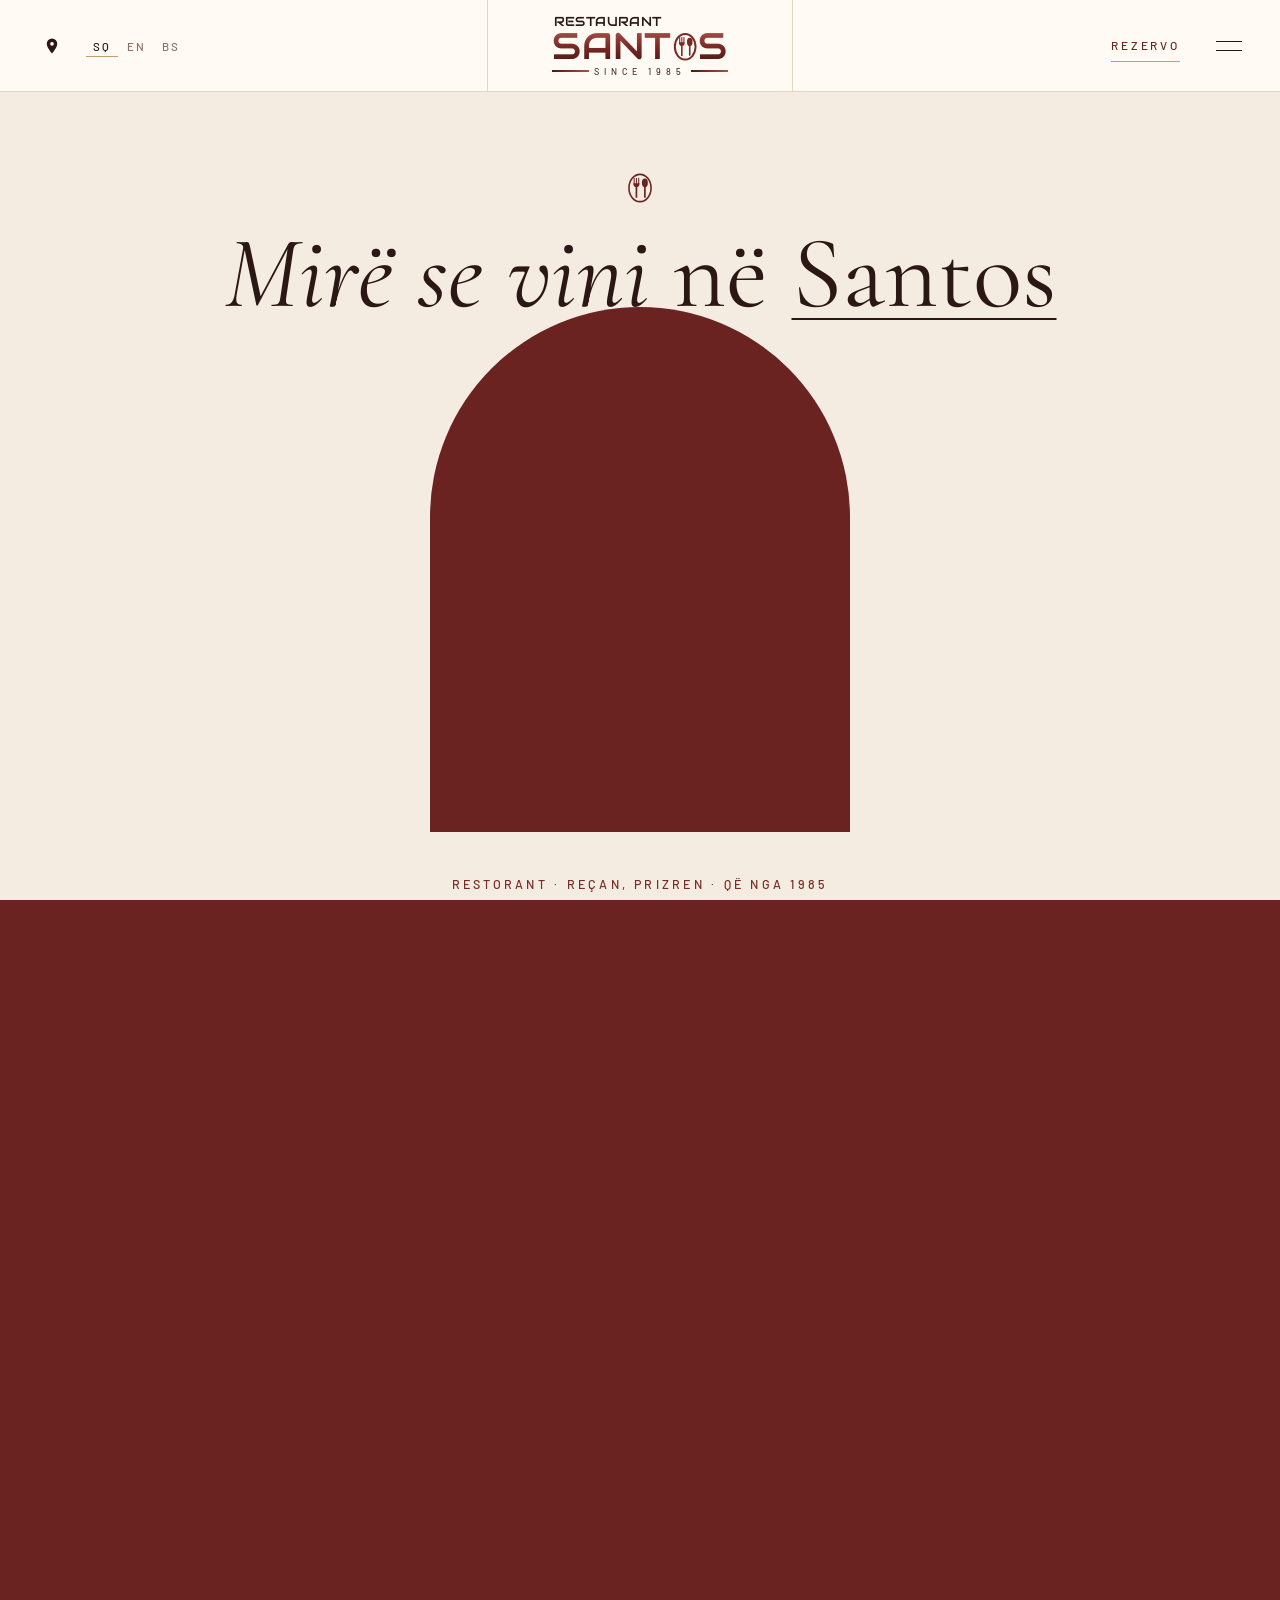
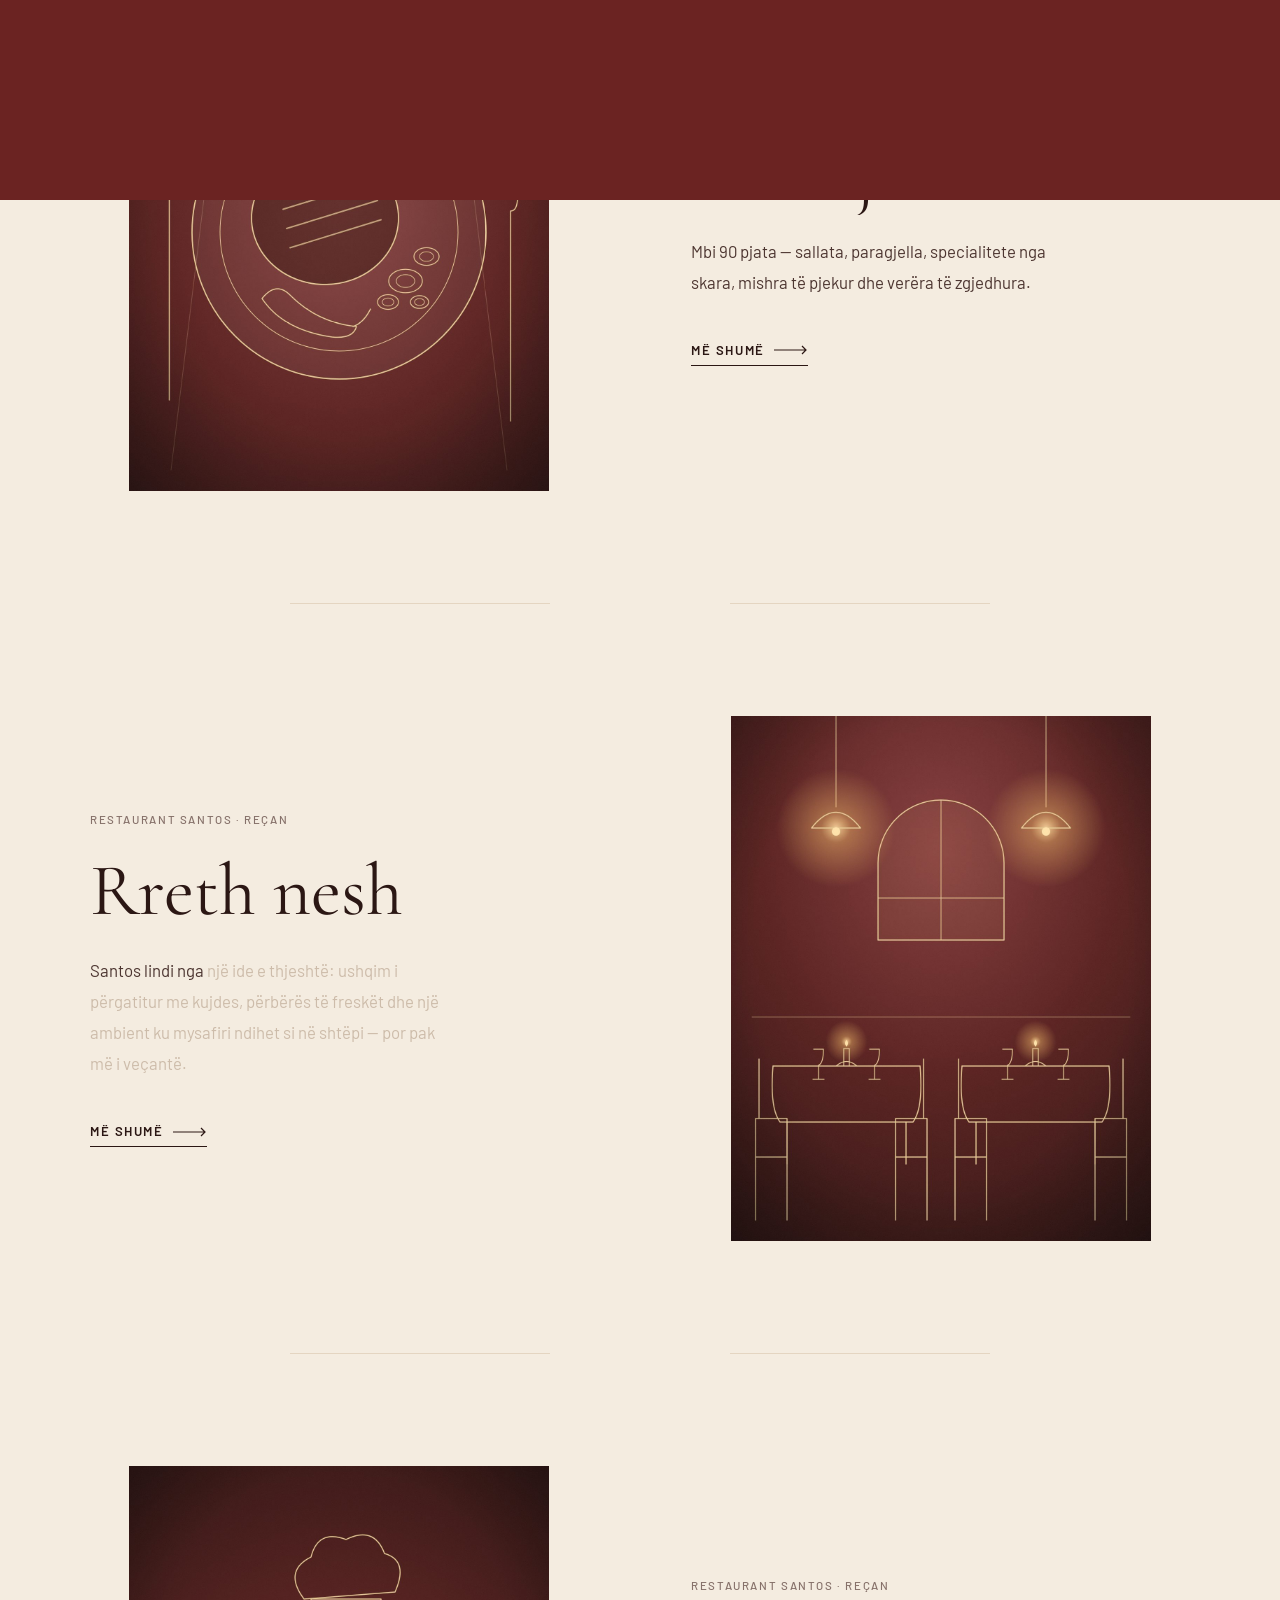
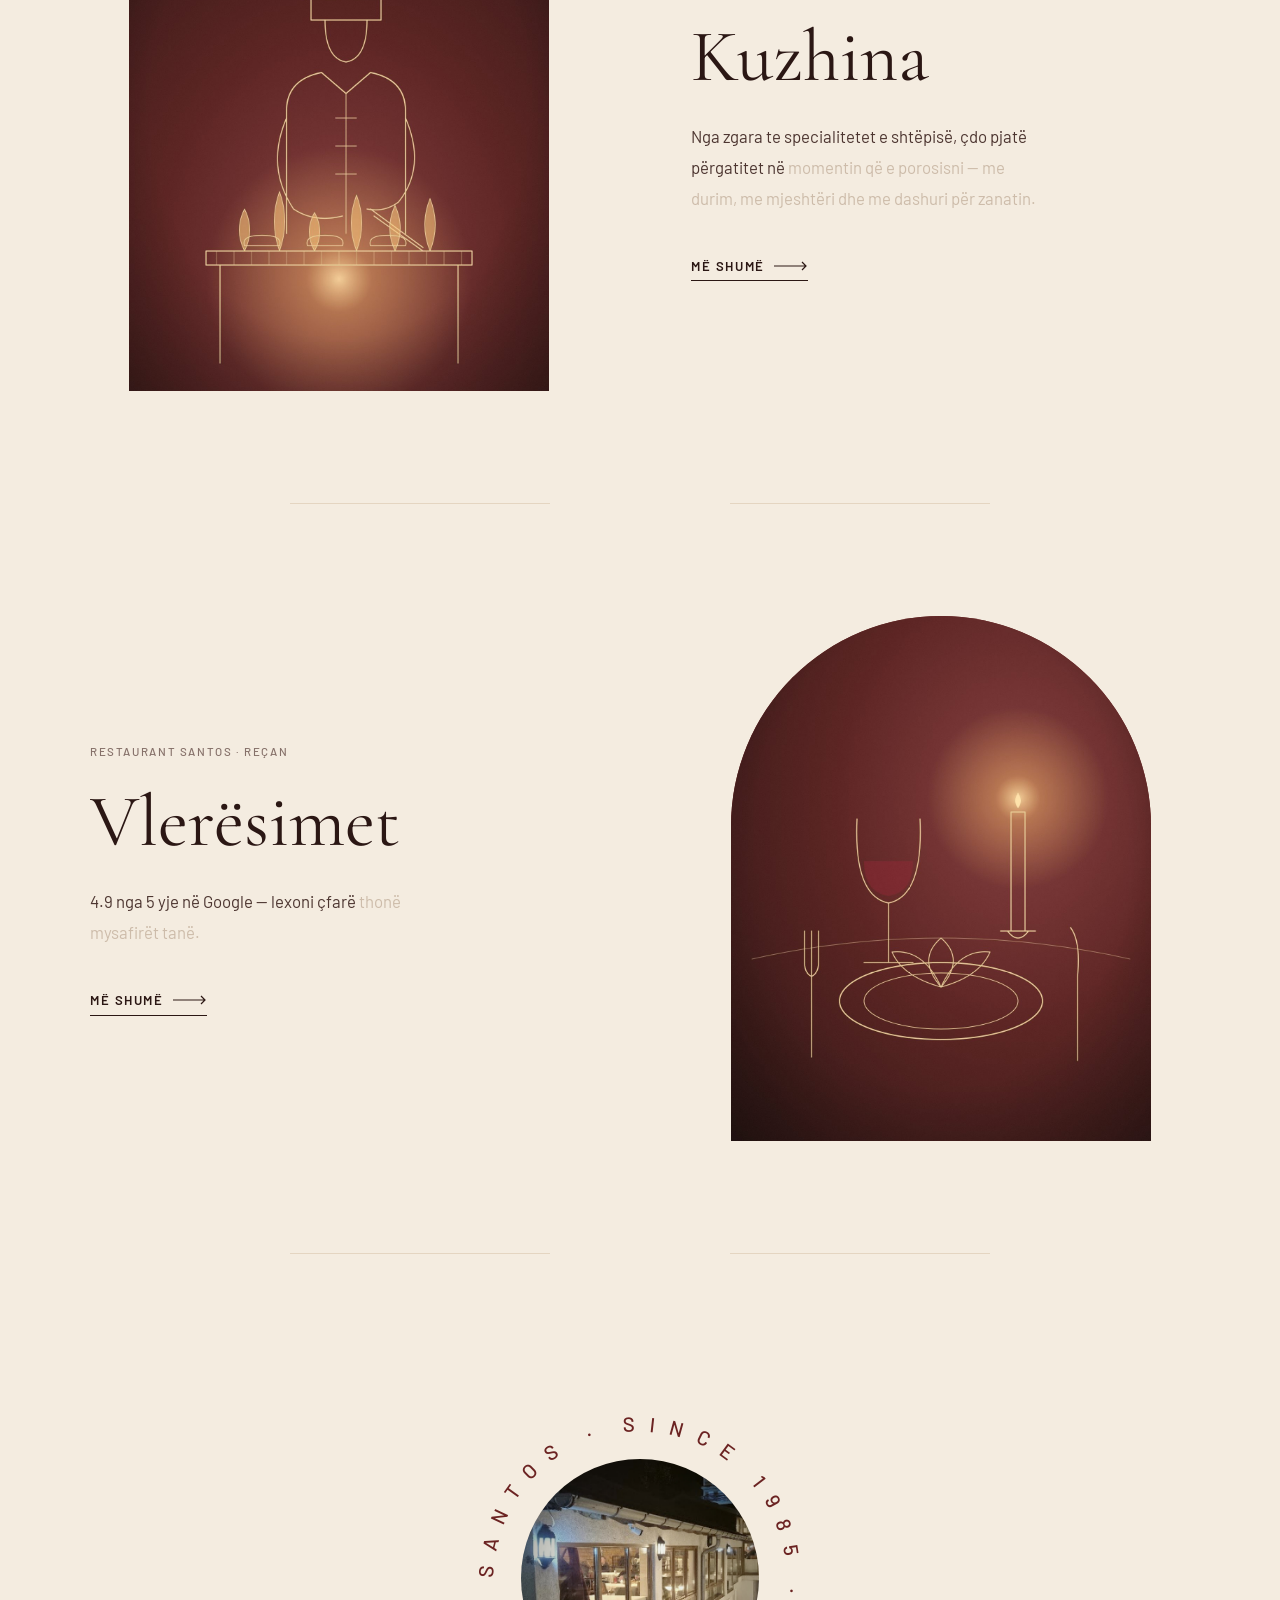
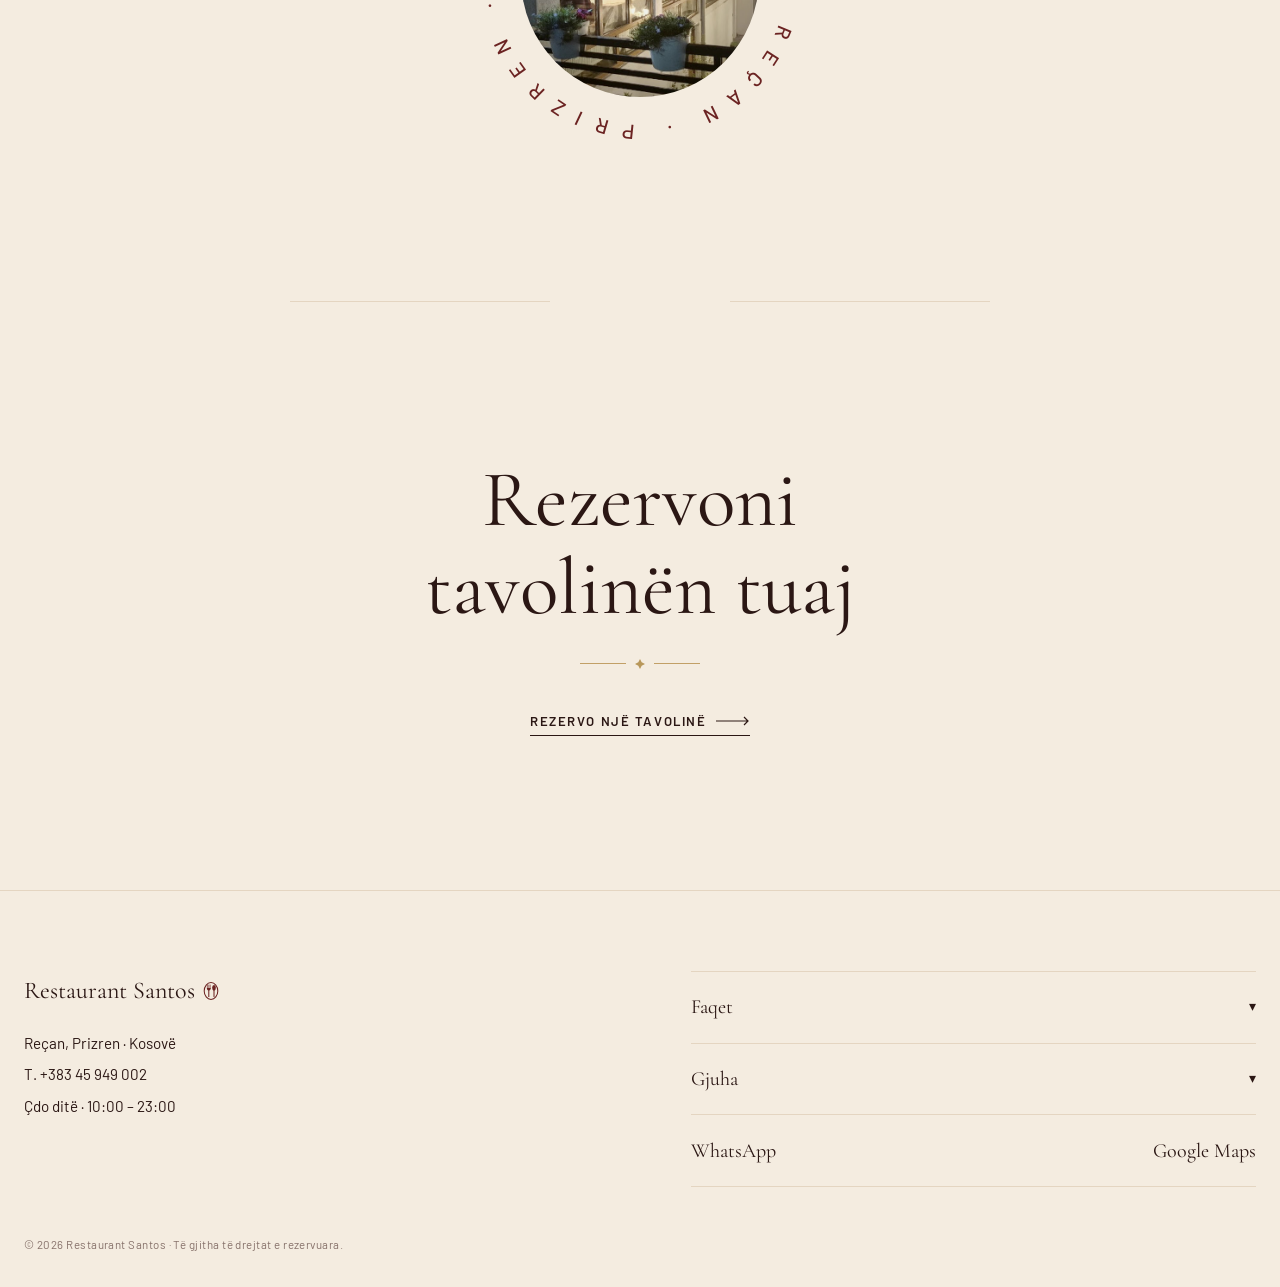
==== commit d0d53a6a: "Simplify the intro: logo loading, then an arch window opens Replaces the rising-arches sequence with" ====
--- a/index.html
+++ b/index.html
@@ -12,7 +12,7 @@
   <link rel="preconnect" href="https://fonts.googleapis.com">
   <link rel="preconnect" href="https://fonts.gstatic.com" crossorigin>
   <link href="https://fonts.googleapis.com/css2?family=Audiowide&family=Barlow+Condensed:wght@500;600;700&family=Barlow:wght@300;400;500&family=Cormorant+Garamond:ital,wght@0,400;0,500;0,600;1,400;1,500&display=swap" rel="stylesheet">
-  <link rel="stylesheet" href="assets/styles.css?v=5d0b04bc">
+  <link rel="stylesheet" href="assets/styles.css?v=8a97c9d5">
   <script>document.documentElement.className = "js";try{var r=document.referrer&&new URL(document.referrer);if(r&&r.host===location.host&&r.pathname!==location.pathname)document.documentElement.classList.add("intro-seen")}catch(e){}</script>
   <script type="application/ld+json">
   {
@@ -166,6 +166,6 @@
 
   <script src="assets/reviews.js?v=8a9b5261"></script>
   <script src="assets/menu.js?v=5e80286d"></script>
-  <script src="assets/main.js?v=c3db2819"></script>
+  <script src="assets/main.js?v=40fd50e3"></script>
 </body>
 </html>
--- a/assets/styles.css
+++ b/assets/styles.css
@@ -419,10 +419,20 @@
 /* ---------- Opening animation (home, once per visit): zoom into an arch ---------- */
 .intro-gate { position: fixed; inset: 0; z-index: 300; background: var(--wine); overflow: hidden; pointer-events: none; }
 .intro-gate .ig-wrap { position: absolute; transform-origin: 50% 100%; will-change: transform; }
-.intro-gate svg { position: absolute; overflow: visible; }
+.intro-gate > svg { position: absolute; overflow: visible; }
 .intro-gate .ig-photo { position: absolute; inset: 0; background: var(--wine); border-radius: 50% 50% 0 0 / 40% 40% 0 0; overflow: hidden; }
 .intro-gate .ig-photo img { position: absolute; inset: 0; width: 100%; height: 100%; object-fit: cover; clip-path: inset(9% 9% 0 9% round 999px 999px 0 0); }
 .no-js .intro-gate, .intro-seen .intro-gate { display: none; }
+
+/* intro: logo + loading line on burgundy */
+.ig-hole { position: absolute; border-radius: 50% 50% 0 0 / 40% 40% 0 0; pointer-events: none; }
+.ig-loader { position: absolute; inset: 0; display: flex; flex-direction: column; align-items: center; justify-content: center; gap: 2rem; z-index: 2; animation: igIn 0.7s var(--ease-out) backwards; transition: opacity 0.45s var(--ease), transform 0.6s var(--ease); }
+.ig-loader.done { opacity: 0; transform: scale(0.96); }
+.ig-loader .brand.logo { font-size: clamp(24px, 6vw, 34px); pointer-events: none; }
+.ig-bar { width: min(180px, 46vw); height: 1px; background: rgba(244, 236, 224, 0.22); overflow: hidden; }
+.ig-bar i { display: block; height: 100%; background: #e6cc94; transform: scaleX(0); transform-origin: left; animation: igLoad 1.8s cubic-bezier(0.45, 0, 0.2, 1) 0.2s forwards; }
+@keyframes igIn { from { opacity: 0; transform: translateY(10px); } }
+@keyframes igLoad { to { transform: scaleX(1); } }
 
 /* ---------- Photos: a burgundy dome rises, the photo opens out of its frame ---------- */
 .js .media { background: var(--wine); }
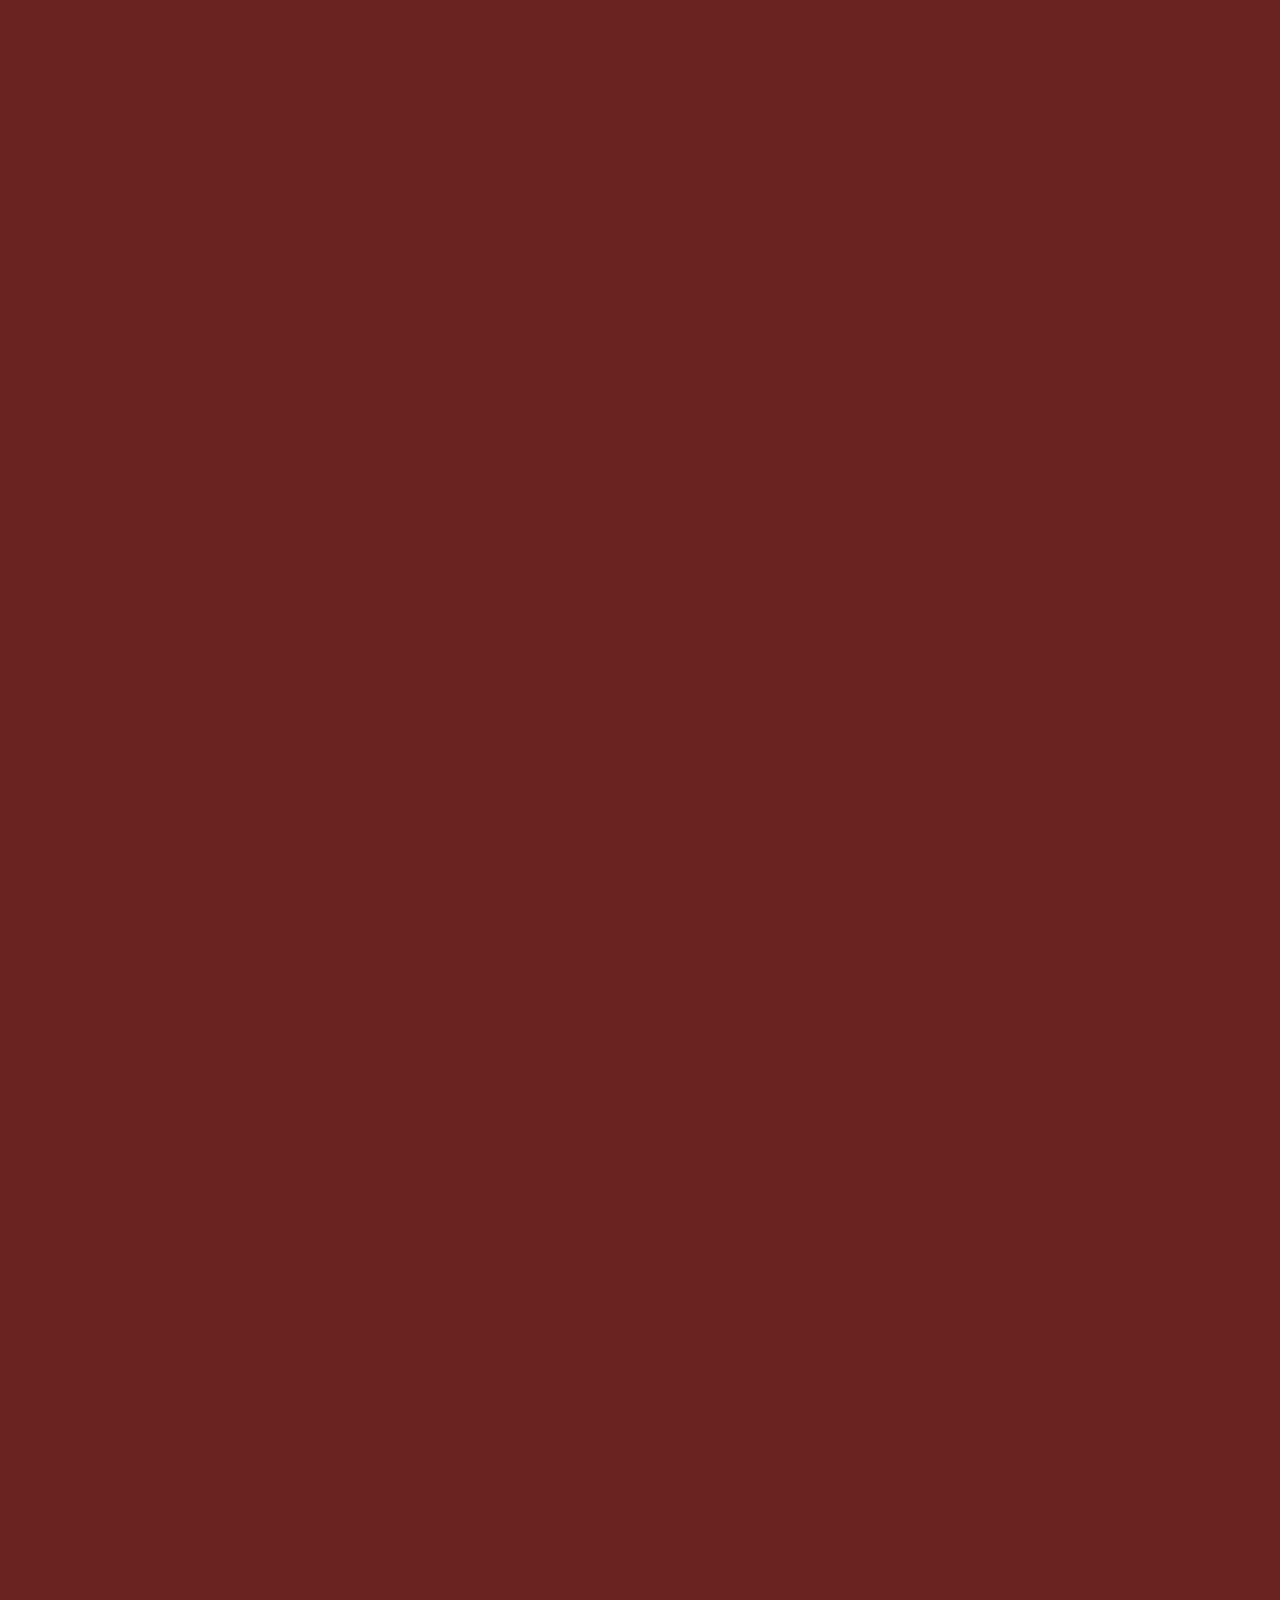
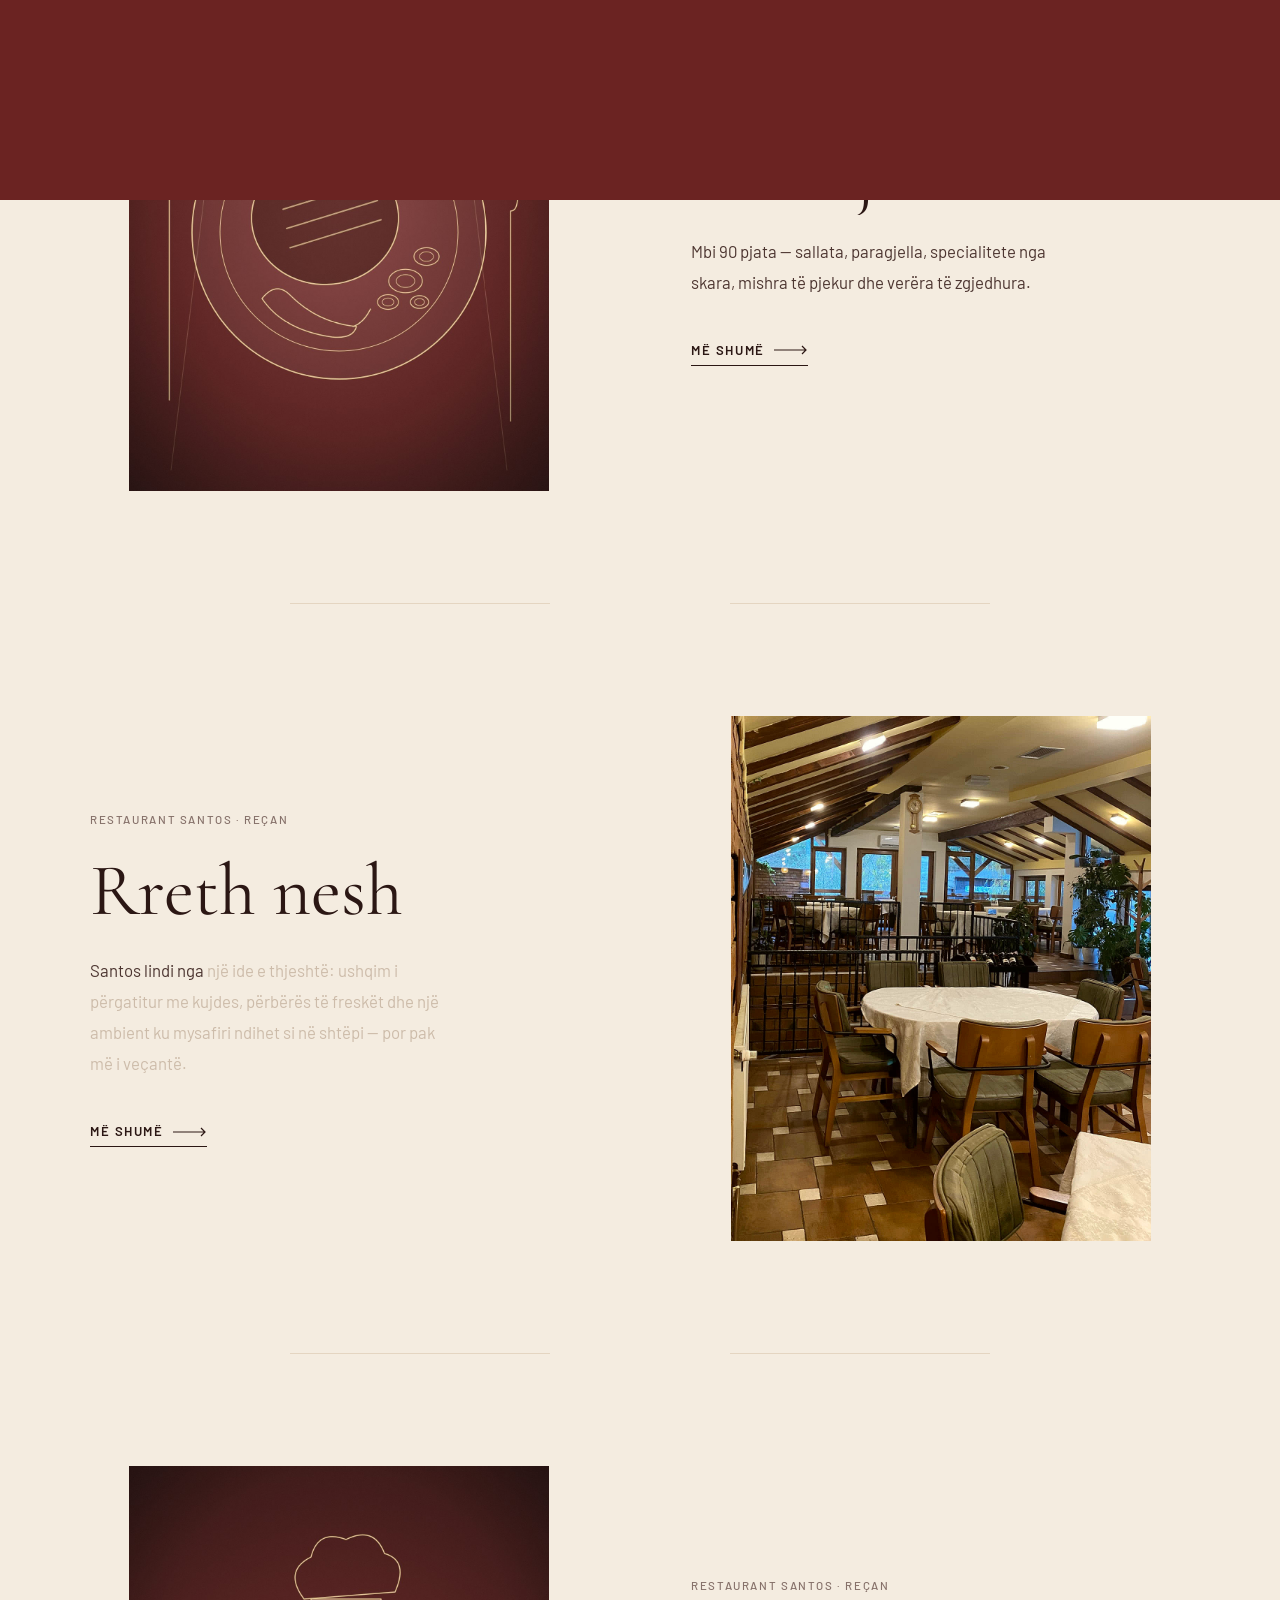
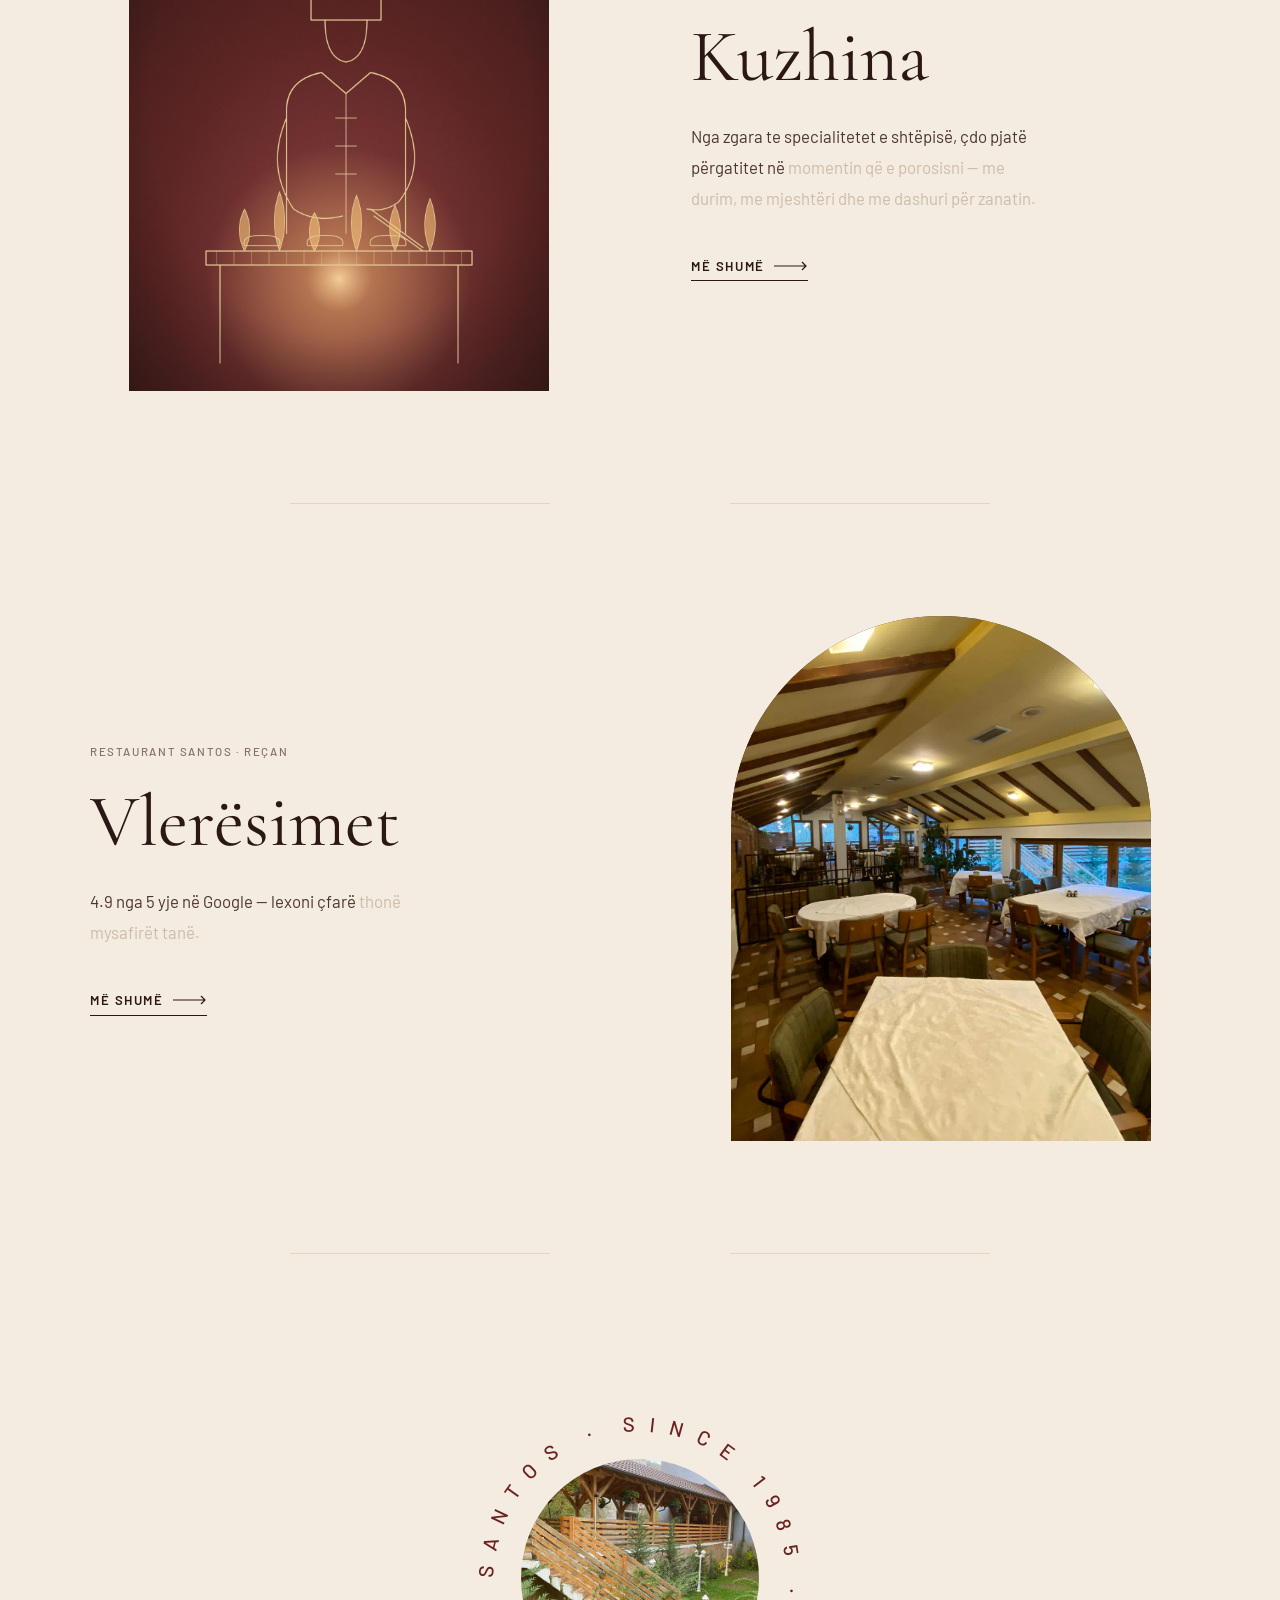
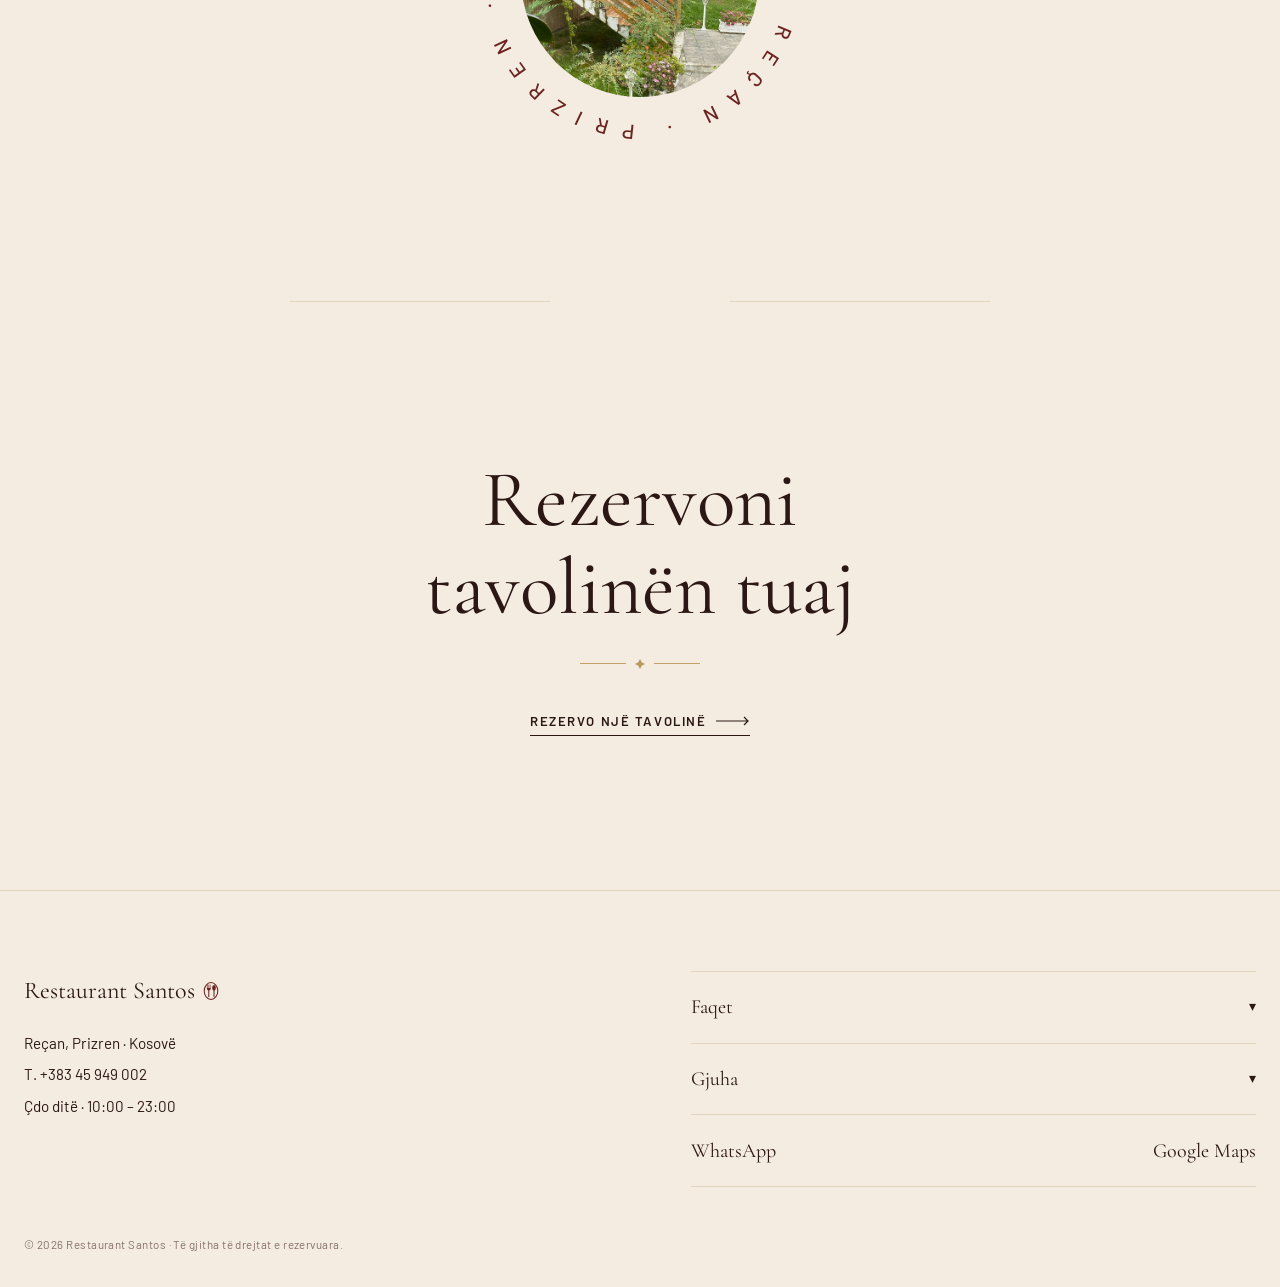
==== commit 26f2f501: "Use the restaurant's own photos Garden and covered terrace for the home arch, Contact and quote band" ====
--- a/index.html
+++ b/index.html
@@ -60,7 +60,7 @@
       <div class="container hero-content">
         <svg class="hero-emblem" viewBox="0 0 40 48" aria-hidden="true"><ellipse cx="20" cy="24" rx="17" ry="21" fill="none" stroke="currentColor" stroke-width="2.4"/><path d="M11 9v8.5M14.5 9v8.5M18 9v8.5" stroke="currentColor" stroke-width="1.6" stroke-linecap="round"/><path d="M9.8 16.5h9.4V18c0 2.6-1.6 4.3-3.4 4.9V39h-2.6V22.9c-1.8-.6-3.4-2.3-3.4-4.9z" fill="currentColor"/><ellipse cx="27.5" cy="16" rx="4.6" ry="6.8" fill="currentColor"/><rect x="26.2" y="21" width="2.6" height="18" rx="1.3" fill="currentColor"/></svg>
         <h1 class="hero-welcome" aria-label="Mirë se vini në Santos"><em data-i18n="hero.w1">Mirë se vini</em> <span data-i18n="hero.w2">në</span> <span class="u">Santos</span></h1>
-        <div class="media tone-1 hero-arch"><img src="images/hero.jpg?v=2" alt="" onerror="this.remove()"></div>
+        <div class="media tone-1 hero-arch"><img src="images/hero.jpg?v=3" alt="" onerror="this.remove()"></div>
         <p class="eyebrow reveal" data-i18n="hero.eyebrow">Restorant · Reçan, Prizren · Që nga 1985</p>
         <p class="hero-sub reveal" data-i18n="hero.sub">Shije e rafinuar, mikpritje e sinqertë, në qetësinë e Reçanit.</p>
         <div class="hero-cta reveal">
@@ -91,7 +91,7 @@
     <div class="container"><div class="rule" aria-hidden="true"><i></i><i></i></div></div>
     <section class="g-block">
       <div class="container g-grid">
-        <div class="g-media"><div class="media tone-4"><img src="images/interior.jpg" alt="" loading="lazy" onerror="this.remove()"></div></div>
+        <div class="g-media"><div class="media tone-4"><img src="images/interior.jpg?v=3" alt="" loading="lazy" onerror="this.remove()"></div></div>
         <div class="prose g-text">
           <p class="eyebrow reveal">Restaurant Santos · Reçan</p>
           <h2 class="split" data-i18n="nav.about">Rreth nesh</h2>
@@ -115,7 +115,7 @@
     <div class="container"><div class="rule" aria-hidden="true"><i></i><i></i></div></div>
     <section class="g-block">
       <div class="container g-grid">
-        <div class="g-media"><div class="media tone-2"><img src="images/about.jpg" alt="" loading="lazy" onerror="this.remove()"></div></div>
+        <div class="g-media"><div class="media tone-2"><img src="images/about.jpg?v=3" alt="" loading="lazy" onerror="this.remove()"></div></div>
         <div class="prose g-text">
           <p class="eyebrow reveal">Restaurant Santos · Reçan</p>
           <h2 class="split" data-i18n="nav.reviews">Vlerësimet</h2>
@@ -127,7 +127,7 @@
     <div class="container"><div class="rule" aria-hidden="true"><i></i><i></i></div></div>
     <section class="section g-badge">
       <div class="g-ring" aria-hidden="true">
-        <div class="g-ring-photo"><img src="images/contact.jpg?v=2" alt="" loading="lazy" onerror="this.remove()"></div>
+        <div class="g-ring-photo"><img src="images/contact.jpg?v=3" alt="" loading="lazy" onerror="this.remove()"></div>
         <div class="spin-badge"><svg viewBox="0 0 200 200"><defs><path id="ringPath" d="M100 100m-86 0a86 86 0 1 1 172 0a86 86 0 1 1 -172 0"/></defs><text font-size="12" letter-spacing="5.2" fill="#6b2322" font-family="Barlow, sans-serif" font-weight="500"><textPath href="#ringPath" textLength="530" lengthAdjust="spacing">SANTOS · SINCE 1985 · REÇAN · PRIZREN ·</textPath></text></svg></div>
       </div>
     </section>
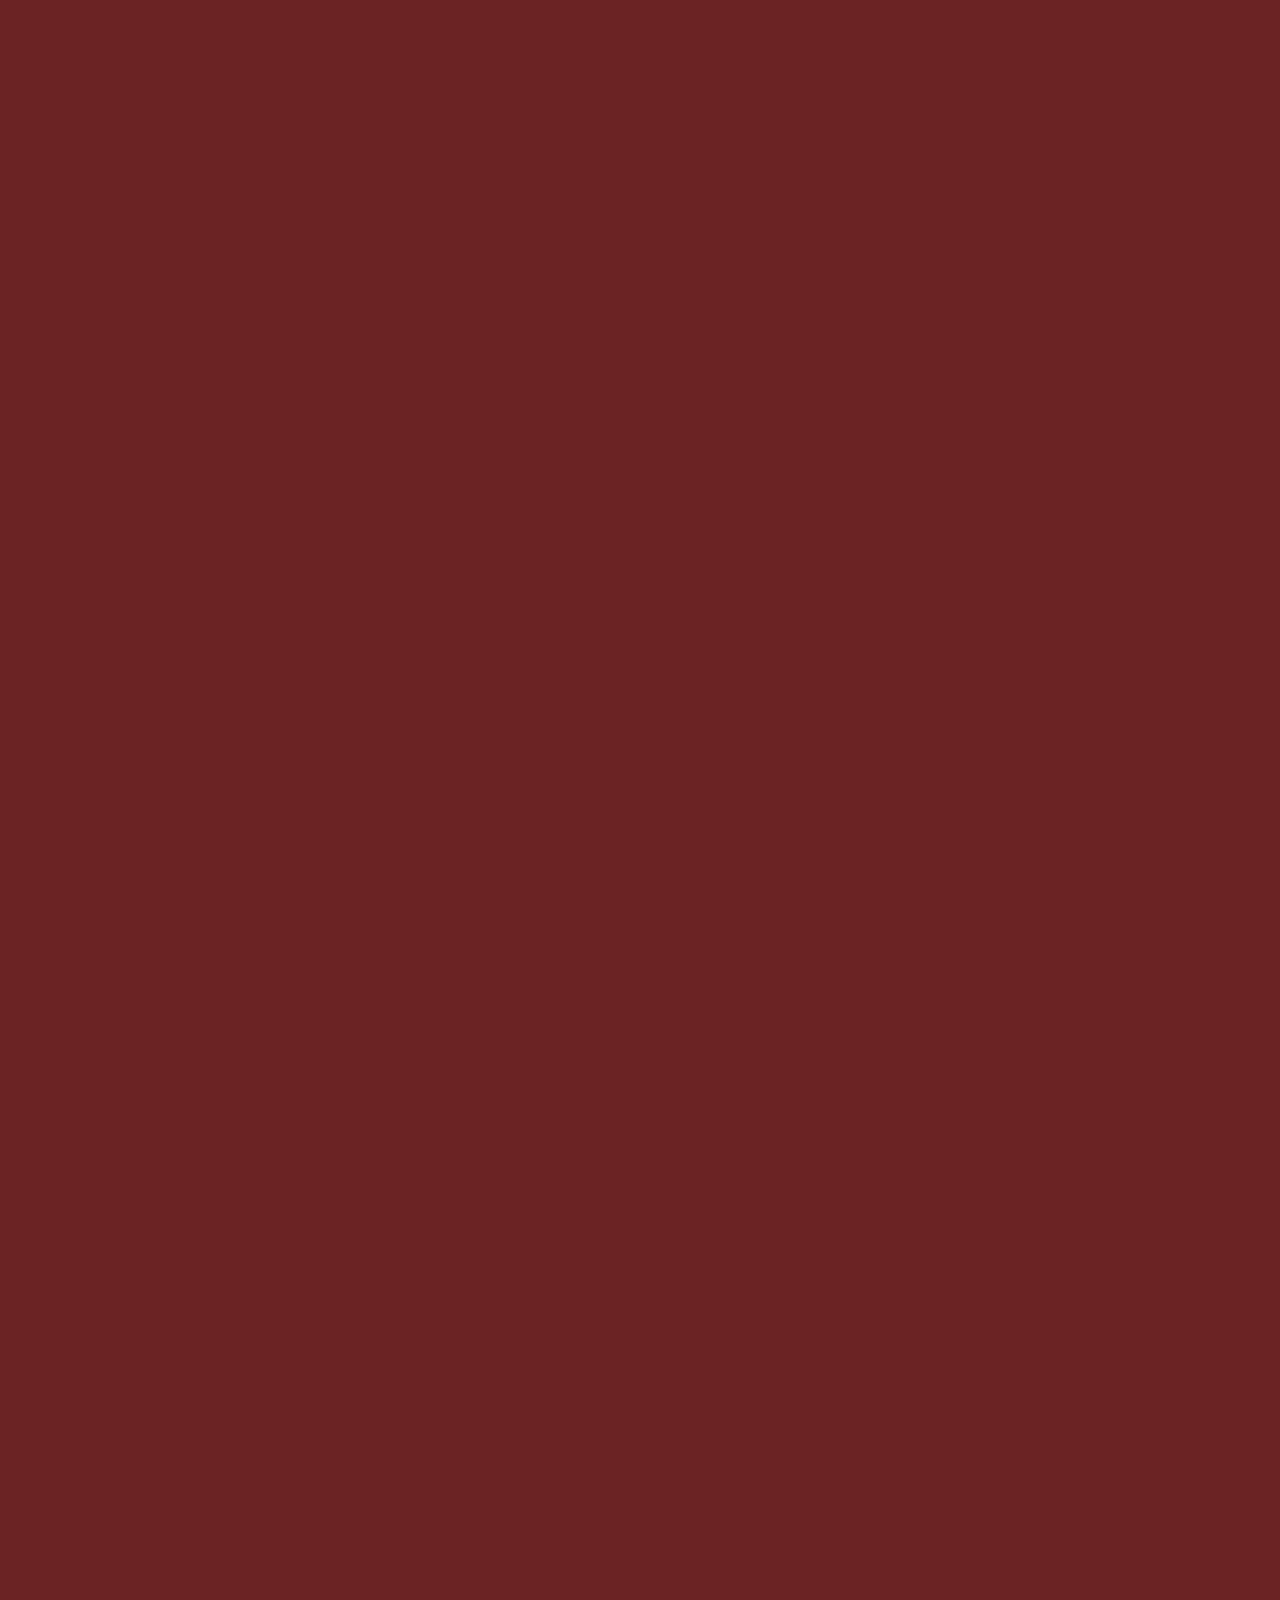
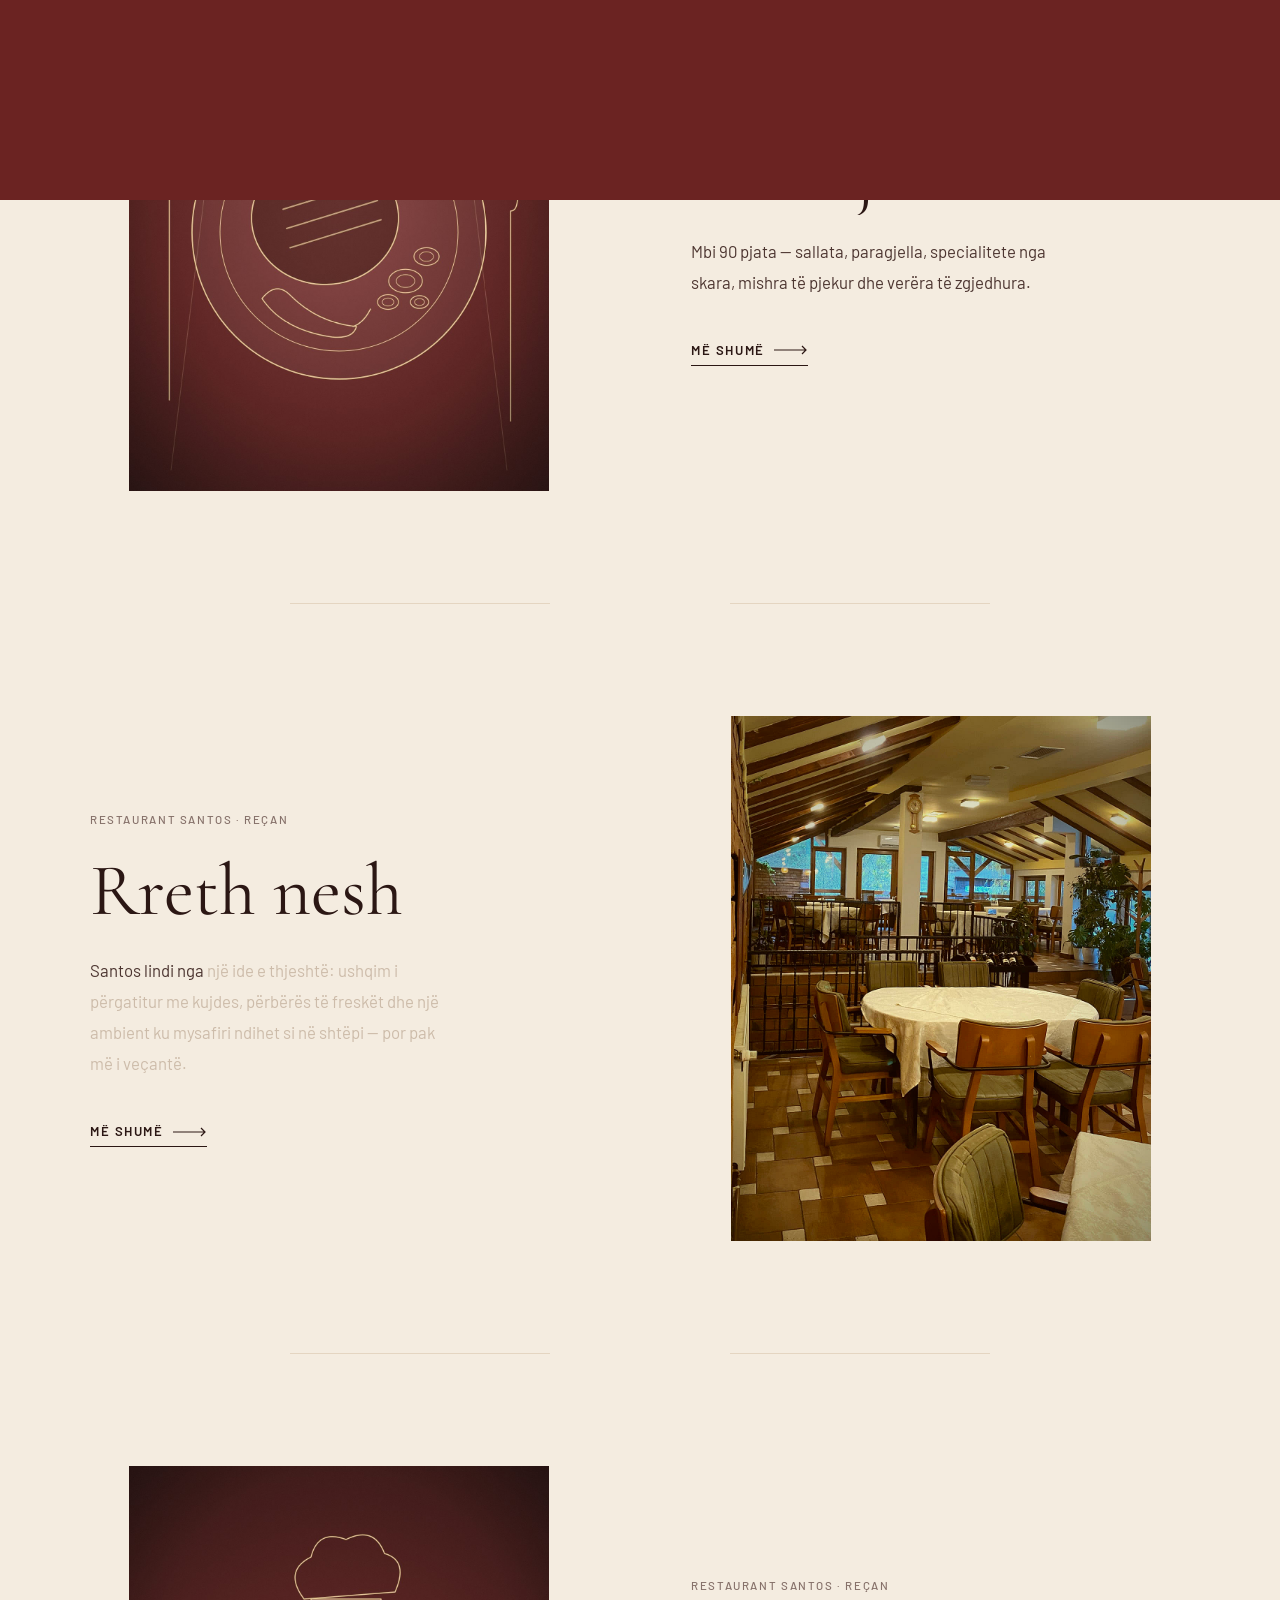
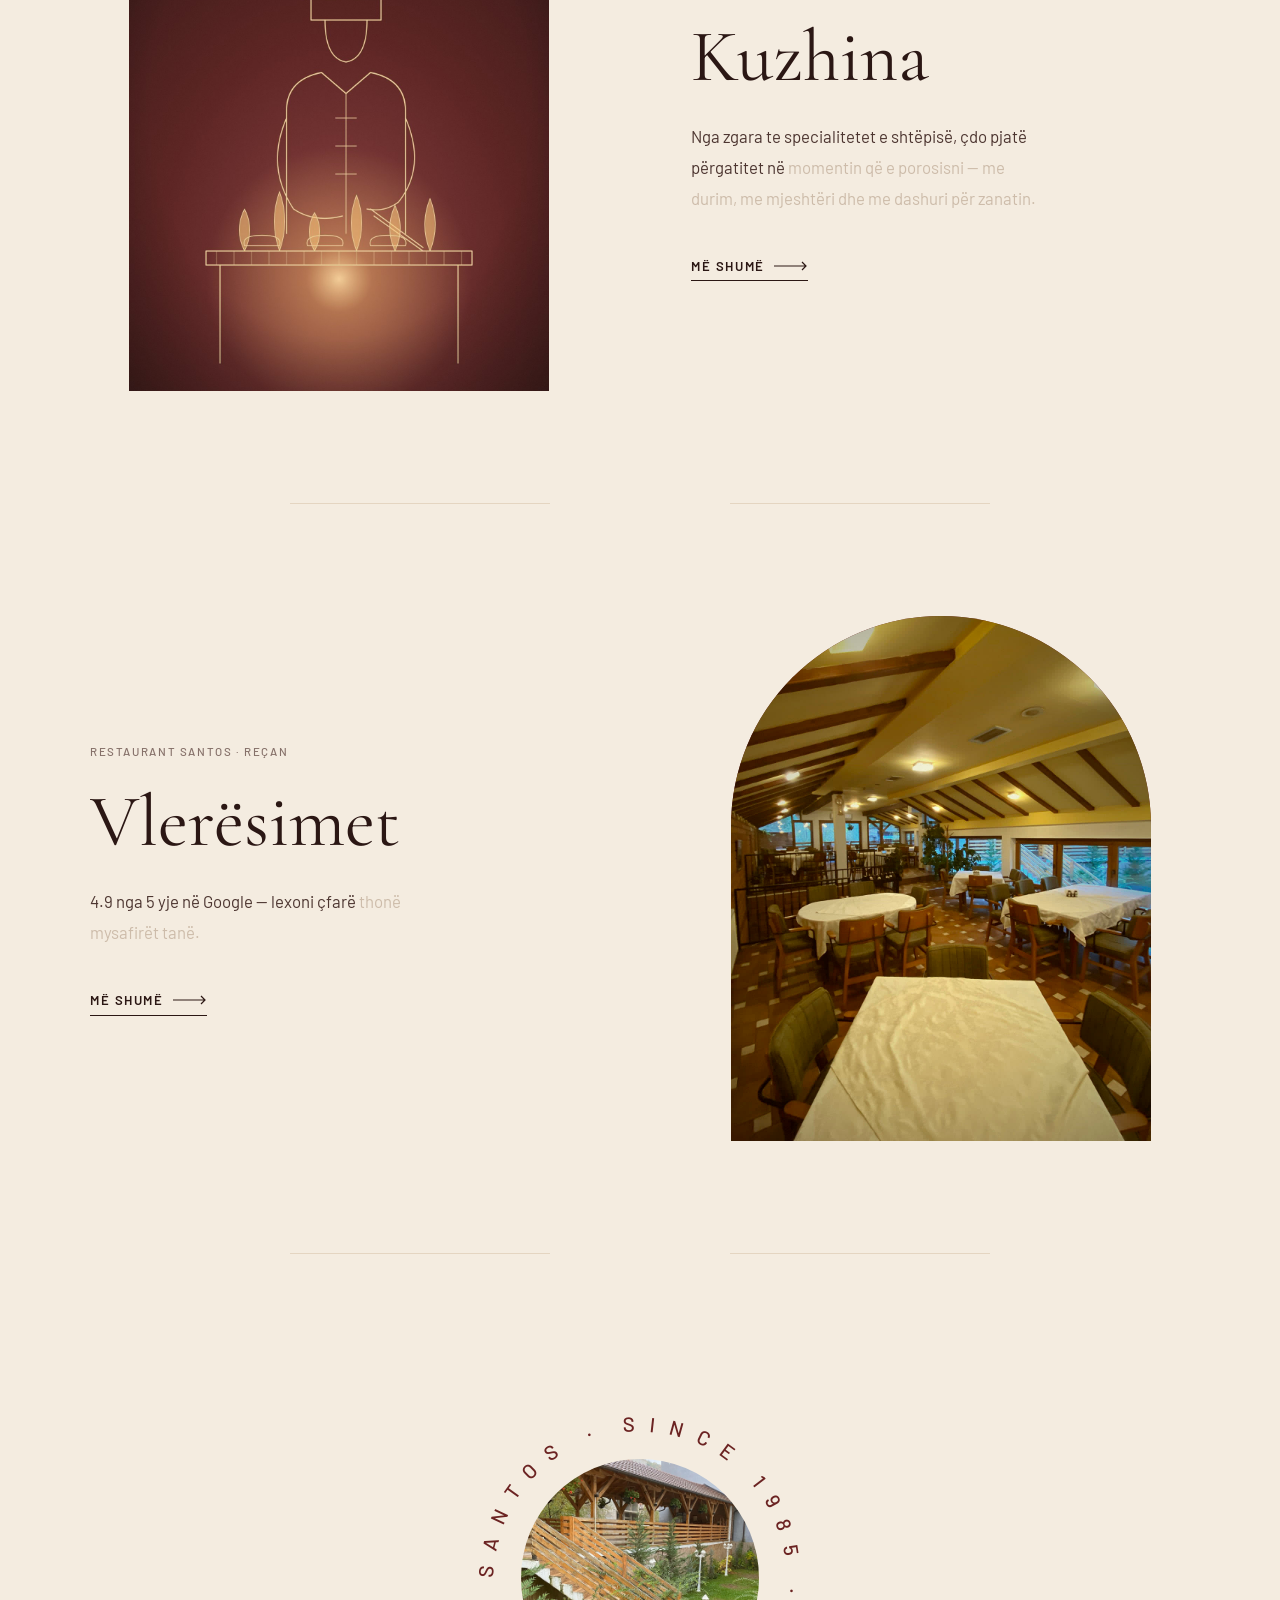
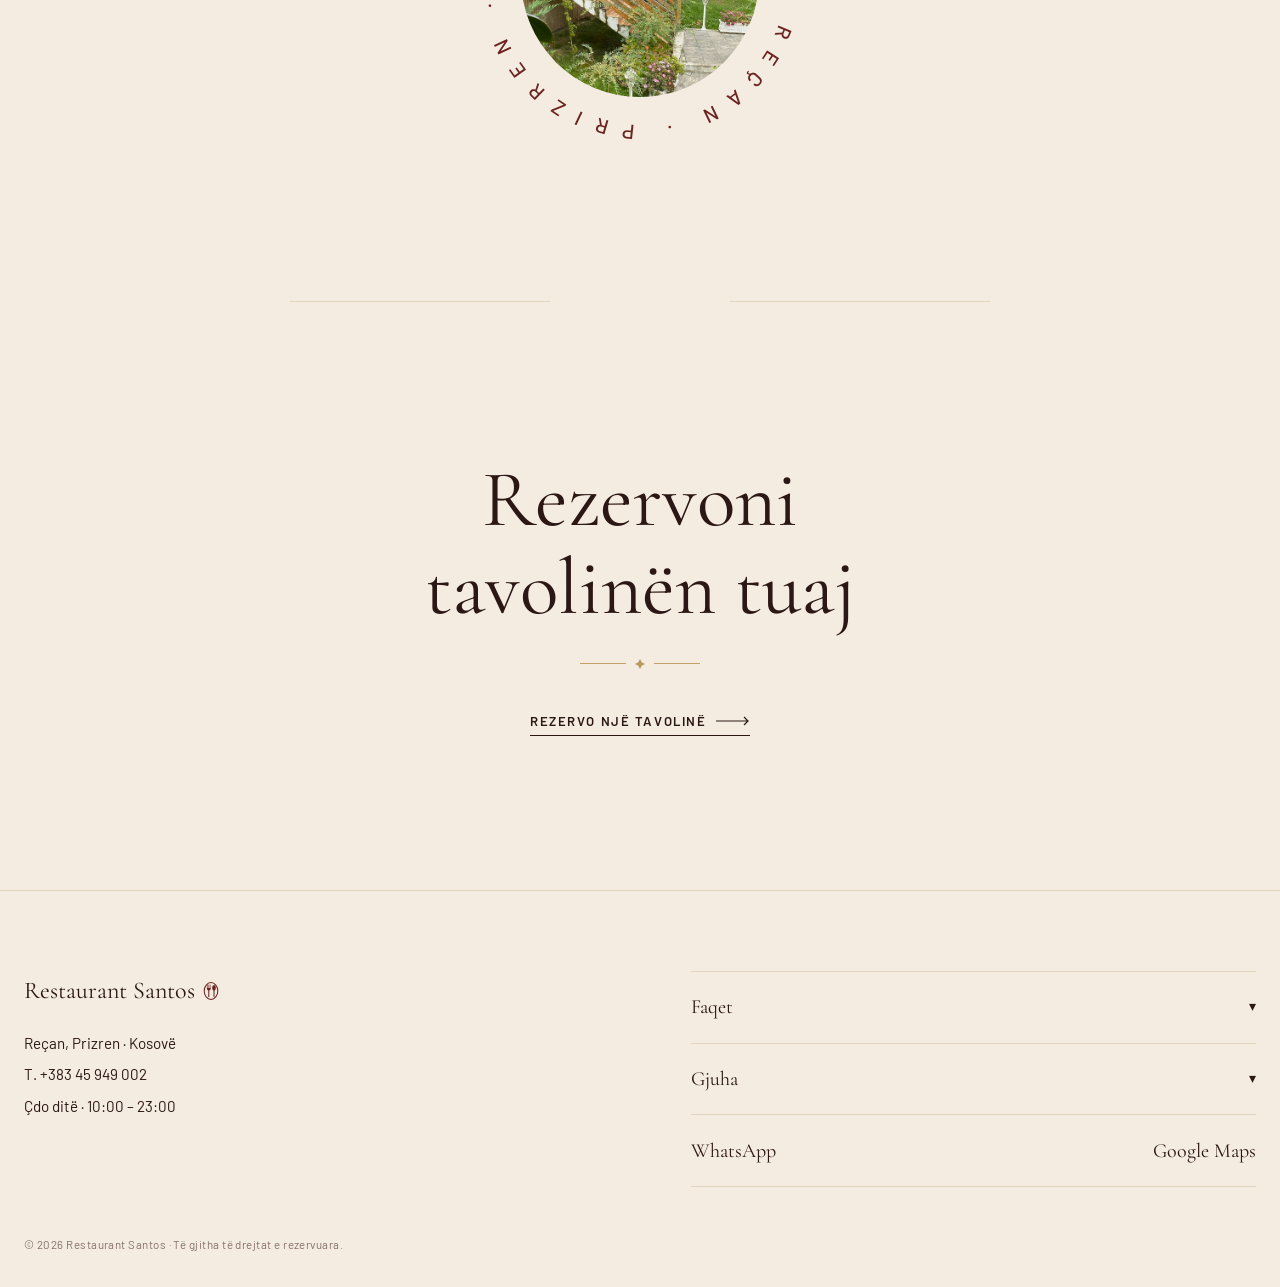
==== commit 4187c64d: "Warmer grade for the dining hall photos Co-Authored-By: Claude Opus 5.5 <noreply@anthropic.com> Clau" ====
--- a/index.html
+++ b/index.html
@@ -91,7 +91,7 @@
     <div class="container"><div class="rule" aria-hidden="true"><i></i><i></i></div></div>
     <section class="g-block">
       <div class="container g-grid">
-        <div class="g-media"><div class="media tone-4"><img src="images/interior.jpg?v=3" alt="" loading="lazy" onerror="this.remove()"></div></div>
+        <div class="g-media"><div class="media tone-4"><img src="images/interior.jpg?v=4" alt="" loading="lazy" onerror="this.remove()"></div></div>
         <div class="prose g-text">
           <p class="eyebrow reveal">Restaurant Santos · Reçan</p>
           <h2 class="split" data-i18n="nav.about">Rreth nesh</h2>
@@ -115,7 +115,7 @@
     <div class="container"><div class="rule" aria-hidden="true"><i></i><i></i></div></div>
     <section class="g-block">
       <div class="container g-grid">
-        <div class="g-media"><div class="media tone-2"><img src="images/about.jpg?v=3" alt="" loading="lazy" onerror="this.remove()"></div></div>
+        <div class="g-media"><div class="media tone-2"><img src="images/about.jpg?v=4" alt="" loading="lazy" onerror="this.remove()"></div></div>
         <div class="prose g-text">
           <p class="eyebrow reveal">Restaurant Santos · Reçan</p>
           <h2 class="split" data-i18n="nav.reviews">Vlerësimet</h2>
